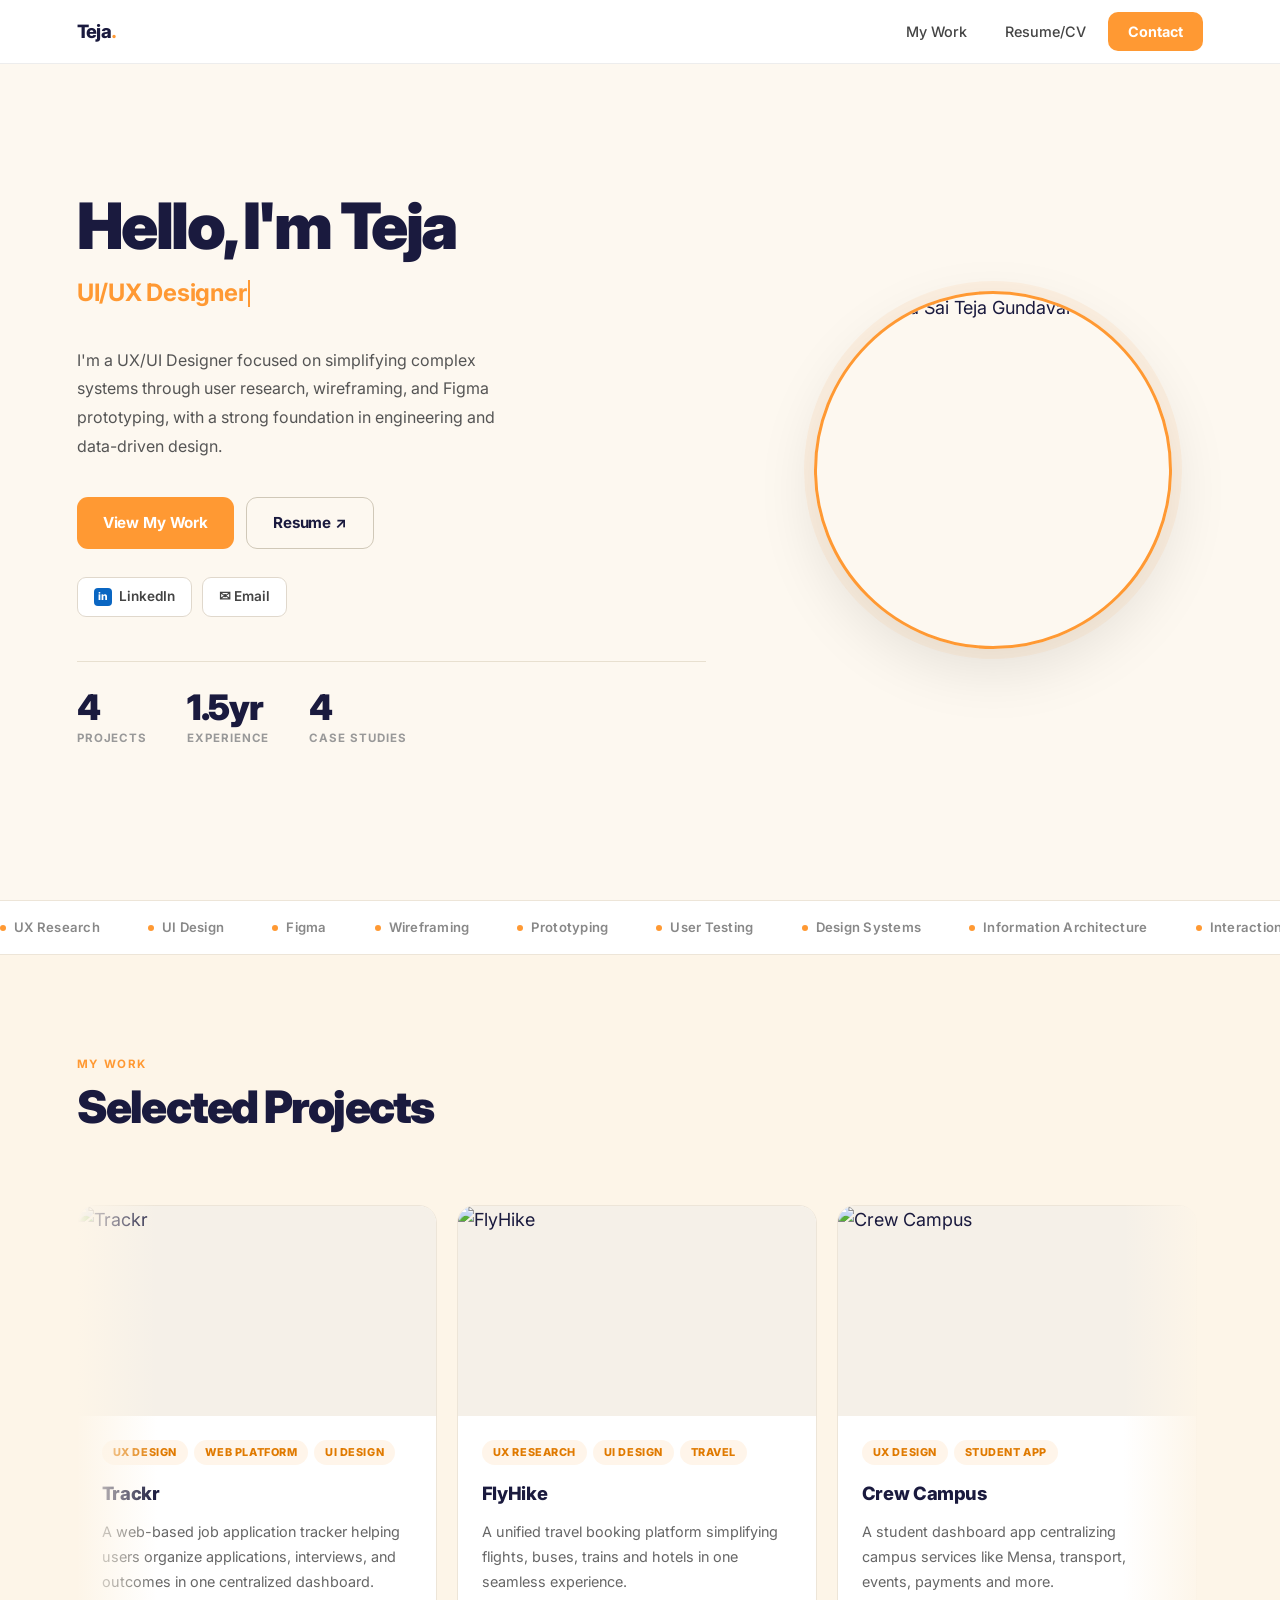
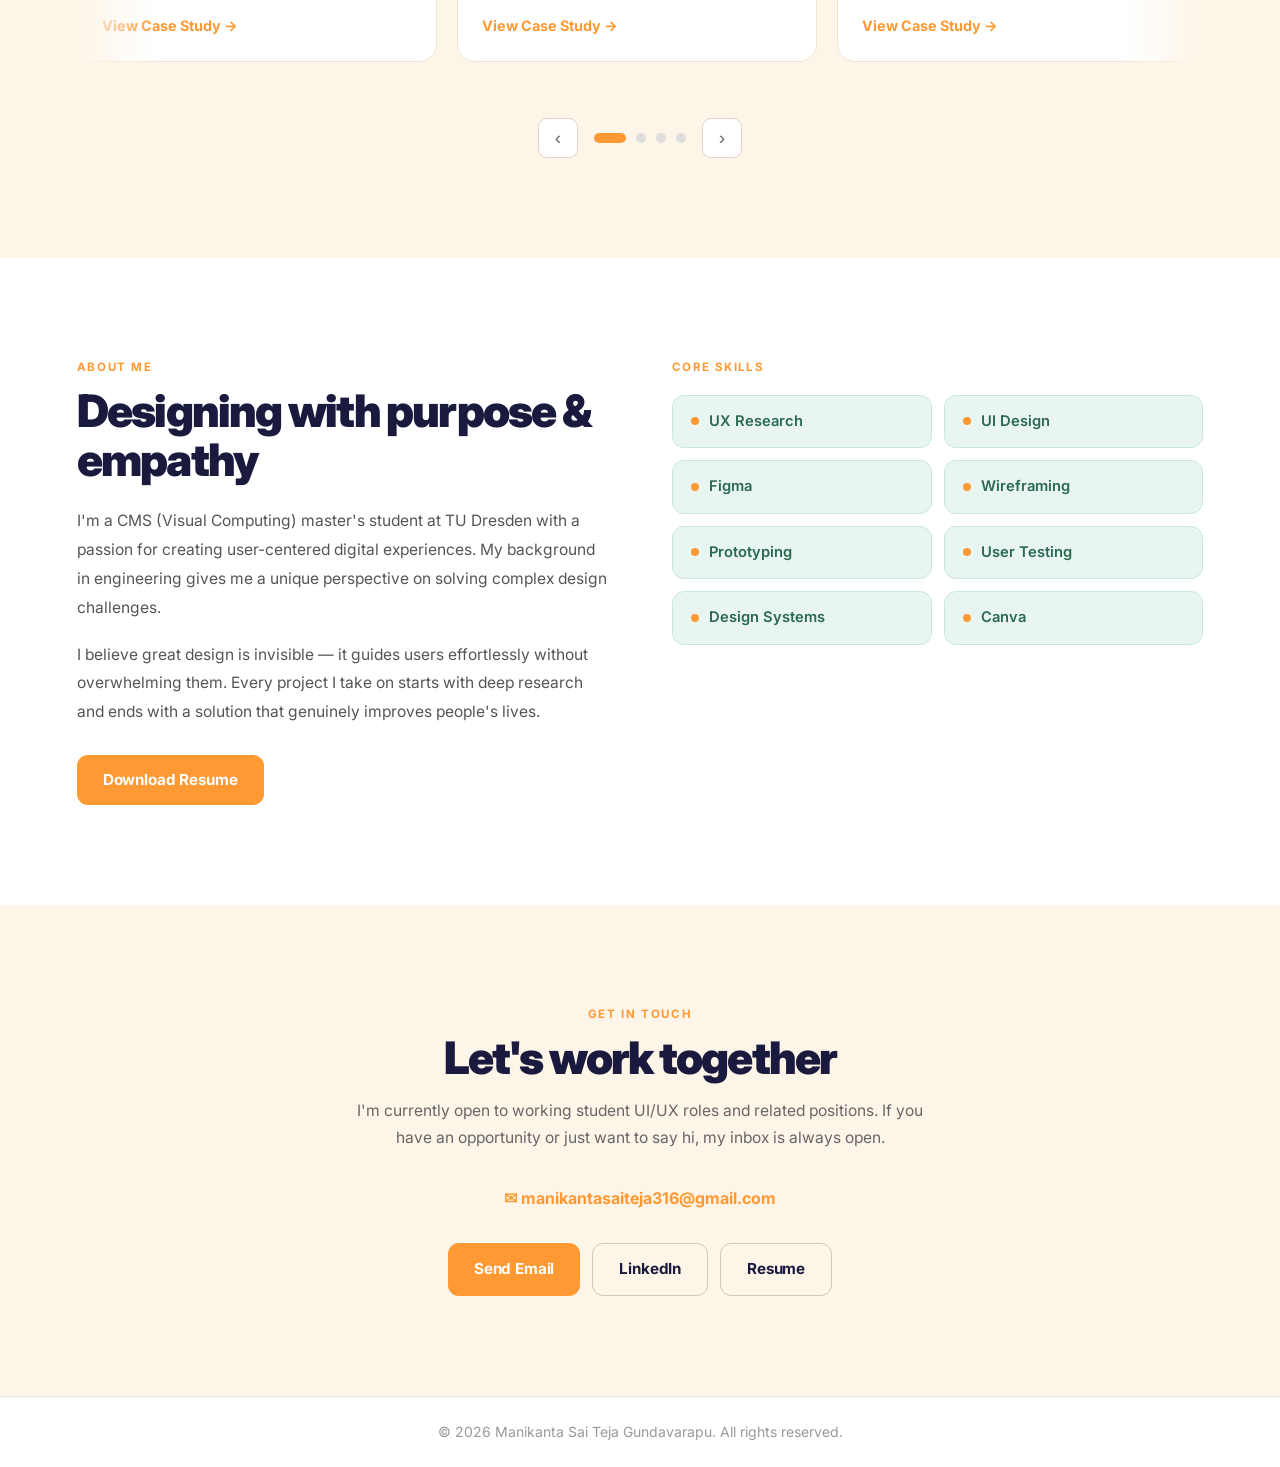
==== index.html @ d5b41d4a "Redesign portfolio: consistent light theme, new color systems for all case studies" ====
<!DOCTYPE html>
<html lang="en">
<head>
  <meta charset="UTF-8" />
  <meta name="viewport" content="width=device-width, initial-scale=1.0" />
  <title>Sai Teja — UX/UI Designer</title>
  <link rel="preconnect" href="https://fonts.googleapis.com" />
  <link rel="preconnect" href="https://fonts.gstatic.com" crossorigin />
  <link href="https://fonts.googleapis.com/css2?family=Inter:wght@300;400;500;600;700;800;900&display=swap" rel="stylesheet" />
  <style>
    *, *::before, *::after { box-sizing: border-box; margin: 0; padding: 0; }
    html { scroll-behavior: smooth; }
    body {
      font-family: 'Inter', sans-serif;
      font-size: 18px;
      background: #fdf8f0;
      color: #1a1a3e;
      line-height: 1.6;
      overflow-x: hidden;
    }
    a { color: inherit; text-decoration: none; }
    img { max-width: 100%; display: block; }

    /* ── NAV ── */
    nav {
      position: fixed;
      top: 0; left: 0; right: 0;
      z-index: 100;
      display: flex;
      align-items: center;
      justify-content: space-between;
      padding: 0 6%;
      height: 64px;
      background: #ffffff;
      border-bottom: 1px solid rgba(0,0,0,0.07);
      transition: box-shadow 0.25s ease;
    }
    nav.scrolled { box-shadow: 0 2px 20px rgba(0,0,0,0.08); }
    .nav-brand {
      font-weight: 800;
      font-size: 1.15rem;
      letter-spacing: -0.04em;
      color: #1a1a3e;
    }
    .nav-brand span { color: #FF9933; }
    .nav-links { display: flex; align-items: center; gap: 6px; }
    .nav-links a {
      padding: 7px 16px;
      border-radius: 9px;
      font-size: 0.9rem;
      font-weight: 500;
      color: #444;
      transition: color 0.2s, background 0.2s;
    }
    .nav-links a:hover { color: #1a1a3e; background: #f5f0e8; }
    .nav-links a.btn-nav {
      background: #FF9933;
      color: #fff;
      font-weight: 700;
      padding: 8px 20px;
      border-radius: 10px;
    }
    .nav-links a.btn-nav:hover { background: #e07a00; }
    .nav-hamburger {
      display: none;
      flex-direction: column;
      gap: 5px;
      cursor: pointer;
      padding: 4px;
      background: none;
      border: none;
    }
    .nav-hamburger span {
      display: block; width: 22px; height: 2px;
      background: #444; border-radius: 2px; transition: 0.25s;
    }

    /* ── HERO ── */
    .hero {
      min-height: 100vh;
      display: flex;
      align-items: center;
      padding: 100px 6% 60px;
      background: #fdf8f0;
      position: relative;
      overflow: hidden;
    }
    .hero-inner {
      max-width: 1400px;
      margin: 0 auto;
      width: 100%;
      display: grid;
      grid-template-columns: 1fr minmax(280px, 420px);
      gap: clamp(40px, 6vw, 100px);
      align-items: center;
    }
    .hero-heading {
      font-size: clamp(2.6rem, 5vw, 4.2rem);
      font-weight: 900;
      letter-spacing: -0.04em;
      line-height: 1.05;
      color: #1a1a3e;
      margin-bottom: 14px;
    }
    .hero-subtitle {
      font-size: clamp(1.1rem, 2.2vw, 1.5rem);
      color: #FF9933;
      font-weight: 700;
      margin-bottom: 24px;
      min-height: 2em;
      letter-spacing: -0.01em;
    }
    .typing-text { color: #FF9933; }
    .cursor {
      display: inline-block;
      width: 2px; height: 1.1em;
      background: #FF9933;
      margin-left: 2px;
      vertical-align: text-bottom;
      animation: blink 1s step-end infinite;
    }
    @keyframes blink { 0%,100%{opacity:1;} 50%{opacity:0;} }
    .hero-bio {
      font-size: 1rem;
      color: #555;
      max-width: 460px;
      margin-bottom: 36px;
      line-height: 1.8;
    }
    .hero-cta { display: flex; gap: 12px; flex-wrap: wrap; margin-bottom: 28px; }
    .btn {
      display: inline-flex;
      align-items: center;
      gap: 8px;
      padding: 13px 26px;
      border-radius: 11px;
      font-size: 0.95rem;
      font-weight: 700;
      cursor: pointer;
      transition: all 0.22s ease;
      border: none;
      font-family: inherit;
      letter-spacing: -0.01em;
    }
    .btn-primary { background: #FF9933; color: #fff; }
    .btn-primary:hover { background: #e07a00; transform: translateY(-2px); box-shadow: 0 8px 24px rgba(255,153,51,0.3); }
    .btn-secondary {
      background: transparent;
      color: #1a1a3e;
      border: 1.5px solid #d0c8b8;
    }
    .btn-secondary:hover { background: #f5f0e8; border-color: #FF9933; transform: translateY(-2px); }
    .hero-socials { display: flex; gap: 10px; align-items: center; margin-bottom: 44px; }
    .social-badge {
      display: inline-flex;
      align-items: center;
      gap: 7px;
      padding: 8px 16px;
      border-radius: 9px;
      background: #fff;
      border: 1px solid #e0d8cc;
      font-size: 0.85rem;
      font-weight: 600;
      color: #444;
      transition: all 0.2s;
    }
    .social-badge:hover { color: #FF9933; border-color: #FF9933; transform: translateY(-2px); }
    .li-icon {
      width: 18px; height: 18px;
      background: #0a66c2;
      border-radius: 4px;
      display: flex; align-items: center; justify-content: center;
      color: #fff; font-size: 0.65rem; font-weight: 800; flex-shrink: 0;
    }
    .hero-stats {
      display: flex;
      gap: 40px;
      padding-top: 28px;
      border-top: 1px solid #e8e0d0;
    }
    .stat-num {
      font-size: 2.2rem;
      font-weight: 900;
      color: #1a1a3e;
      letter-spacing: -0.04em;
      line-height: 1;
    }
    .stat-label {
      font-size: 0.72rem;
      color: #999;
      font-weight: 700;
      text-transform: uppercase;
      letter-spacing: 0.08em;
      margin-top: 4px;
    }
    .hero-image-wrap {
      position: relative;
      display: flex;
      justify-content: center;
      align-items: center;
    }
    .hero-img {
      width: clamp(220px, 28vw, 400px);
      height: clamp(220px, 28vw, 400px);
      border-radius: 50%;
      object-fit: cover;
      object-position: top center;
      border: 3px solid #FF9933;
      box-shadow: 0 0 0 10px rgba(255,153,51,0.08), 0 20px 60px rgba(0,0,0,0.1);
      transition: transform 0.3s ease, box-shadow 0.3s ease;
    }
    .hero-img:hover {
      transform: scale(1.03);
      box-shadow: 0 0 0 14px rgba(255,153,51,0.12), 0 24px 70px rgba(0,0,0,0.15);
    }

    /* ── MARQUEE ── */
    .marquee-wrap {
      overflow: hidden;
      border-top: 1px solid #ede5d8;
      border-bottom: 1px solid #ede5d8;
      padding: 16px 0;
      background: #fff;
    }
    .marquee-track {
      display: flex;
      gap: 48px;
      animation: marquee 30s linear infinite;
      width: max-content;
    }
    .marquee-wrap:hover .marquee-track { animation-play-state: paused; }
    @keyframes marquee { from{transform:translateX(0);} to{transform:translateX(-50%);} }
    .marquee-item {
      display: flex;
      align-items: center;
      gap: 8px;
      font-size: 0.82rem;
      font-weight: 600;
      color: #888;
      white-space: nowrap;
      letter-spacing: 0.02em;
    }
    .marquee-item::before {
      content: '';
      width: 6px; height: 6px;
      border-radius: 50%;
      background: #FF9933;
      flex-shrink: 0;
    }

    /* ── SECTIONS ── */
    section { padding: 100px 6%; }
    .section-inner { max-width: 1400px; margin: 0 auto; width: 100%; }
    .section-label {
      font-size: 0.72rem;
      font-weight: 700;
      letter-spacing: 0.14em;
      color: #FF9933;
      text-transform: uppercase;
      margin-bottom: 10px;
    }
    .section-heading {
      font-size: clamp(2rem, 3.5vw, 3rem);
      font-weight: 900;
      letter-spacing: -0.04em;
      margin-bottom: 52px;
      line-height: 1.1;
      color: #1a1a3e;
    }

    /* ── PROJECTS ── */
    #projects { background: #fdf5e8; }
    .projects-carousel-wrap {
      overflow: hidden;
      position: relative;
      padding: 20px 0;
    }
    .projects-carousel-wrap::before,
    .projects-carousel-wrap::after {
      content: '';
      position: absolute;
      top: 0; bottom: 0;
      width: 80px;
      z-index: 2;
      pointer-events: none;
    }
    .projects-carousel-wrap::before { left: 0; background: linear-gradient(90deg, #fdf5e8, transparent); }
    .projects-carousel-wrap::after  { right: 0; background: linear-gradient(270deg, #fdf5e8, transparent); }
    .projects-track {
      display: flex;
      gap: 20px;
      animation: scroll-projects 40s linear infinite;
      width: max-content;
      transition: transform 0.5s ease;
    }
    .projects-carousel-wrap:hover .projects-track { animation-play-state: paused; }
    .projects-track.manual-control { animation: none; }
    @keyframes scroll-projects { from{transform:translateX(0);} to{transform:translateX(-50%);} }
    .project-card {
      flex: 0 0 360px;
      background: #fff;
      border-radius: 18px;
      border: 1px solid #ede5d8;
      overflow: hidden;
      transition: transform 0.28s ease, box-shadow 0.28s ease;
      display: flex;
      flex-direction: column;
      position: relative;
    }
    .project-card:hover {
      transform: translateY(-8px);
      box-shadow: 0 20px 48px rgba(0,0,0,0.1);
    }
    .project-img-wrap { overflow: hidden; height: 210px; background: #f5f0e8; }
    .project-img-wrap img {
      width: 100%; height: 100%;
      object-fit: cover;
      transition: transform 0.5s ease;
    }
    .project-card:hover .project-img-wrap img { transform: scale(1.06); }
    .project-body { padding: 24px; flex: 1; display: flex; flex-direction: column; }
    .project-tags { display: flex; flex-wrap: wrap; gap: 6px; margin-bottom: 14px; }
    .tag {
      font-size: 0.68rem;
      font-weight: 800;
      padding: 4px 11px;
      border-radius: 100px;
      background: rgba(255,153,51,0.1);
      color: #e07a00;
      letter-spacing: 0.05em;
      text-transform: uppercase;
    }
    .project-title {
      font-size: 1.15rem;
      font-weight: 800;
      margin-bottom: 10px;
      letter-spacing: -0.02em;
      color: #1a1a3e;
    }
    .project-desc {
      font-size: 0.9rem;
      color: #666;
      line-height: 1.75;
      flex: 1;
      margin-bottom: 20px;
    }
    .project-link {
      display: inline-flex;
      align-items: center;
      gap: 6px;
      font-size: 0.9rem;
      font-weight: 700;
      color: #FF9933;
      transition: gap 0.2s;
    }
    .project-link:hover { gap: 12px; }
    .carousel-controls {
      display: flex;
      justify-content: center;
      align-items: center;
      gap: 16px;
      margin-top: 36px;
    }
    .carousel-nav { display: flex; gap: 10px; align-items: center; }
    .carousel-dot {
      width: 10px; height: 10px;
      border-radius: 50%;
      background: #ddd;
      border: 2px solid #ddd;
      cursor: pointer;
      transition: all 0.2s;
    }
    .carousel-dot:hover { background: #bbb; border-color: #bbb; }
    .carousel-dot.active { background: #FF9933; border-color: #FF9933; width: 32px; border-radius: 5px; }
    .carousel-btn {
      background: #fff;
      border: 1px solid #e0d8cc;
      border-radius: 9px;
      width: 40px; height: 40px;
      display: flex; align-items: center; justify-content: center;
      cursor: pointer;
      font-size: 1.2rem;
      color: #666;
      transition: all 0.2s;
    }
    .carousel-btn:hover { background: #FF9933; color: #fff; border-color: #FF9933; }

    /* ── ABOUT ── */
    #about { background: #fff; }
    .about-grid {
      display: grid;
      grid-template-columns: 1fr 1fr;
      gap: clamp(40px, 5vw, 80px);
      align-items: start;
    }
    .about-text h2 {
      font-size: clamp(2rem, 3.5vw, 2.8rem);
      font-weight: 900;
      letter-spacing: -0.04em;
      margin-bottom: 22px;
      line-height: 1.1;
      color: #1a1a3e;
    }
    .about-text p {
      font-size: 0.975rem;
      color: #555;
      line-height: 1.85;
      margin-bottom: 18px;
    }
    .about-text p a { color: #FF9933; font-weight: 600; }
    .skills-label {
      font-size: 0.72rem;
      font-weight: 700;
      letter-spacing: 0.12em;
      color: #FF9933;
      text-transform: uppercase;
      margin-bottom: 18px;
    }
    .skills-grid {
      display: grid;
      grid-template-columns: 1fr 1fr;
      gap: 12px;
    }
    .skill-item {
      display: flex;
      align-items: center;
      gap: 10px;
      padding: 14px 18px;
      border-radius: 12px;
      background: #e8f5f0;
      border: 1px solid #c8e8dc;
      font-size: 0.92rem;
      font-weight: 600;
      color: #2a6a50;
      transition: all 0.2s;
    }
    .skill-item:hover {
      background: #d4ede5;
      transform: translateX(4px);
    }
    .skill-dot {
      width: 8px; height: 8px;
      border-radius: 50%;
      background: #FF9933;
      flex-shrink: 0;
    }

    /* ── CONTACT ── */
    #contact { background: #fdf5e8; text-align: center; }
    .contact-inner { max-width: 600px; margin: 0 auto; }
    .contact-inner .section-heading { margin-bottom: 14px; }
    .contact-sub {
      color: #666;
      margin-bottom: 32px;
      font-size: 0.975rem;
      line-height: 1.75;
    }
    .contact-email {
      display: inline-flex;
      align-items: center;
      gap: 8px;
      font-size: 1rem;
      font-weight: 700;
      color: #FF9933;
      margin-bottom: 32px;
      transition: opacity 0.2s;
    }
    .contact-email:hover { opacity: 0.75; }
    .contact-buttons { display: flex; gap: 12px; justify-content: center; flex-wrap: wrap; }

    /* ── FOOTER ── */
    footer {
      padding: 24px 6%;
      text-align: center;
      border-top: 1px solid #ede5d8;
      font-size: 0.875rem;
      color: #999;
      background: #fff;
    }

    /* ── ANIMATIONS ── */
    @keyframes fadeUp { from{opacity:0;transform:translateY(28px);} to{opacity:1;transform:translateY(0);} }
    @keyframes fadeRight { from{opacity:0;transform:translateX(28px);} to{opacity:1;transform:translateX(0);} }
    @keyframes floatY { 0%,100%{transform:translateY(0);} 50%{transform:translateY(-12px);} }

    .hero-heading { animation: fadeUp 0.6s 0.1s ease both; }
    .hero-subtitle { animation: fadeUp 0.6s 0.2s ease both; }
    .hero-bio { animation: fadeUp 0.6s 0.3s ease both; }
    .hero-cta { animation: fadeUp 0.6s 0.4s ease both; }
    .hero-socials { animation: fadeUp 0.6s 0.5s ease both; }
    .hero-stats { animation: fadeUp 0.6s 0.6s ease both; }
    .hero-image-wrap { animation: fadeRight 0.8s 0.2s ease both; }
    .hero-img { animation: floatY 5s ease-in-out infinite; }

    .reveal { opacity: 0; transform: translateY(24px); transition: opacity 0.6s ease, transform 0.6s ease; }
    .reveal.visible { opacity: 1; transform: translateY(0); }
    .reveal-left { opacity: 0; transform: translateX(-24px); transition: opacity 0.6s ease, transform 0.6s ease; }
    .reveal-left.visible { opacity: 1; transform: translateX(0); }
    .reveal-right { opacity: 0; transform: translateX(24px); transition: opacity 0.6s ease, transform 0.6s ease; }
    .reveal-right.visible { opacity: 1; transform: translateX(0); }
    .stagger > * { opacity: 0; transform: translateY(20px); transition: opacity 0.5s ease, transform 0.5s ease; }
    .stagger.visible > *:nth-child(1) { opacity:1; transform:none; transition-delay:.05s; }
    .stagger.visible > *:nth-child(2) { opacity:1; transform:none; transition-delay:.12s; }
    .stagger.visible > *:nth-child(3) { opacity:1; transform:none; transition-delay:.19s; }
    .stagger.visible > *:nth-child(4) { opacity:1; transform:none; transition-delay:.26s; }
    .stagger.visible > *:nth-child(5) { opacity:1; transform:none; transition-delay:.33s; }
    .stagger.visible > *:nth-child(6) { opacity:1; transform:none; transition-delay:.40s; }
    .stagger.visible > *:nth-child(7) { opacity:1; transform:none; transition-delay:.47s; }
    .stagger.visible > *:nth-child(8) { opacity:1; transform:none; transition-delay:.54s; }

    /* ── RESPONSIVE ── */
    @media (max-width: 900px) {
      .hero-inner { grid-template-columns: 1fr; gap: 48px; }
      .hero-image-wrap { order: -1; }
      .hero-img { width: clamp(180px, 45vw, 280px); height: clamp(180px, 45vw, 280px); }
      .about-grid { grid-template-columns: 1fr; gap: 44px; }
    }
    @media (max-width: 640px) {
      .nav-hamburger { display: flex; }
      .nav-links {
        display: none;
        position: fixed;
        top: 64px; left: 0; right: 0;
        background: #fff;
        border-bottom: 1px solid #ede5d8;
        flex-direction: column;
        padding: 16px 6%;
        gap: 4px;
      }
      .nav-links.open { display: flex; }
      .nav-links a { width: 100%; padding: 12px 16px; }
      .hero-stats { gap: 24px; flex-wrap: wrap; }
      .hero-cta { flex-direction: column; }
      .btn { justify-content: center; }
      .skills-grid { grid-template-columns: 1fr; }
    }
  </style>
</head>
<body>

  <!-- NAV -->
  <nav id="mainNav">
    <a href="#" class="nav-brand">Teja<span>.</span></a>
    <button class="nav-hamburger" id="hamburger" aria-label="Toggle menu">
      <span></span><span></span><span></span>
    </button>
    <div class="nav-links" id="nav-links">
      <a href="#projects">My Work</a>
      <a href="https://drive.google.com/file/d/1WfQl97TthRZkP6kutEcEHhvJuOFtfp_x/view?usp=sharing" target="_blank" rel="noopener">Resume/CV</a>
      <a href="contact-page.html" class="btn-nav">Contact</a>
    </div>
  </nav>

  <!-- HERO -->
  <section class="hero" id="home">
    <div class="hero-inner">
      <div class="hero-content">
        <h1 class="hero-heading">Hello, I'm Teja</h1>
        <p class="hero-subtitle"><span class="typing-text" id="typing"></span><span class="cursor"></span></p>
        <p class="hero-bio">I'm a UX/UI Designer focused on simplifying complex systems through user research, wireframing, and Figma prototyping, with a strong foundation in engineering and data-driven design.</p>
        <div class="hero-cta">
          <a href="#projects" class="btn btn-primary">View My Work</a>
          <a href="https://drive.google.com/file/d/1WfQl97TthRZkP6kutEcEHhvJuOFtfp_x/view?usp=sharing" target="_blank" rel="noopener" class="btn btn-secondary">Resume &#8599;</a>
        </div>
        <div class="hero-socials">
          <a href="https://www.linkedin.com/in/saiteja191" target="_blank" rel="noopener" class="social-badge">
            <span class="li-icon">in</span> LinkedIn
          </a>
          <a href="mailto:manikantasaiteja316@gmail.com" class="social-badge">&#9993; Email</a>
        </div>
        <div class="hero-stats">
          <div class="stat">
            <div class="stat-num">4</div>
            <div class="stat-label">Projects</div>
          </div>
          <div class="stat">
            <div class="stat-num">1.5yr</div>
            <div class="stat-label">Experience</div>
          </div>
          <div class="stat">
            <div class="stat-num">4</div>
            <div class="stat-label">Case Studies</div>
          </div>
        </div>
      </div>
      <div class="hero-image-wrap">
        <img src="https://lh3.googleusercontent.com/d/1yKQyTbh4qRWd8DdRZ279RbUvQQ3BJUXC" alt="Manikanta Sai Teja Gundavarapu" class="hero-img" loading="eager" />
      </div>
    </div>
  </section>

  <!-- MARQUEE -->
  <div class="marquee-wrap" aria-hidden="true">
    <div class="marquee-track">
      <span class="marquee-item">UX Research</span>
      <span class="marquee-item">UI Design</span>
      <span class="marquee-item">Figma</span>
      <span class="marquee-item">Wireframing</span>
      <span class="marquee-item">Prototyping</span>
      <span class="marquee-item">User Testing</span>
      <span class="marquee-item">Design Systems</span>
      <span class="marquee-item">Information Architecture</span>
      <span class="marquee-item">Interaction Design</span>
      <span class="marquee-item">Visual Design</span>
      <span class="marquee-item">UX Research</span>
      <span class="marquee-item">UI Design</span>
      <span class="marquee-item">Figma</span>
      <span class="marquee-item">Wireframing</span>
      <span class="marquee-item">Prototyping</span>
      <span class="marquee-item">User Testing</span>
      <span class="marquee-item">Design Systems</span>
      <span class="marquee-item">Information Architecture</span>
      <span class="marquee-item">Interaction Design</span>
      <span class="marquee-item">Visual Design</span>
    </div>
  </div>

  <!-- PROJECTS -->
  <section id="projects">
    <div class="section-inner">
      <div class="section-label reveal">MY WORK</div>
      <h2 class="section-heading reveal">Selected Projects</h2>
      <div class="projects-carousel-wrap">
        <div class="projects-track" id="projectsTrack"></div>
      </div>
      <div class="carousel-controls">
        <button class="carousel-btn" id="prevBtn" aria-label="Previous project">&#8249;</button>
        <div class="carousel-nav" id="carouselNav"></div>
        <button class="carousel-btn" id="nextBtn" aria-label="Next project">&#8250;</button>
      </div>
    </div>
  </section>

  <!-- ABOUT -->
  <section id="about">
    <div class="section-inner">
      <div class="about-grid">
        <div class="about-text reveal-left">
          <div class="section-label">ABOUT ME</div>
          <h2>Designing with purpose &amp; empathy</h2>
          <p>I'm a CMS (Visual Computing) master's student at TU Dresden with a passion for creating user-centered digital experiences. My background in engineering gives me a unique perspective on solving complex design challenges.</p>
          <p>I believe great design is invisible — it guides users effortlessly without overwhelming them. Every project I take on starts with deep research and ends with a solution that genuinely improves people's lives.</p>
          <div style="margin-top: 28px;">
            <a href="https://drive.google.com/file/d/1WfQl97TthRZkP6kutEcEHhvJuOFtfp_x/view?usp=sharing" target="_blank" rel="noopener" class="btn btn-primary">Download Resume</a>
          </div>
        </div>
        <div class="about-skills reveal-right">
          <div class="skills-label">Core Skills</div>
          <div class="skills-grid stagger">
            <div class="skill-item"><span class="skill-dot"></span>UX Research</div>
            <div class="skill-item"><span class="skill-dot"></span>UI Design</div>
            <div class="skill-item"><span class="skill-dot"></span>Figma</div>
            <div class="skill-item"><span class="skill-dot"></span>Wireframing</div>
            <div class="skill-item"><span class="skill-dot"></span>Prototyping</div>
            <div class="skill-item"><span class="skill-dot"></span>User Testing</div>
            <div class="skill-item"><span class="skill-dot"></span>Design Systems</div>
            <div class="skill-item"><span class="skill-dot"></span>Canva</div>
          </div>
        </div>
      </div>
    </div>
  </section>

  <!-- CONTACT -->
  <section id="contact">
    <div class="section-inner">
      <div class="contact-inner reveal">
        <div class="section-label">GET IN TOUCH</div>
        <h2 class="section-heading">Let's work together</h2>
        <p class="contact-sub">I'm currently open to working student UI/UX roles and related positions. If you have an opportunity or just want to say hi, my inbox is always open.</p>
        <a href="mailto:manikantasaiteja316@gmail.com" class="contact-email">&#9993; manikantasaiteja316@gmail.com</a>
        <div class="contact-buttons">
          <a href="mailto:manikantasaiteja316@gmail.com" class="btn btn-primary">Send Email</a>
          <a href="https://www.linkedin.com/in/saiteja191" target="_blank" rel="noopener" class="btn btn-secondary">LinkedIn</a>
          <a href="https://drive.google.com/file/d/1WfQl97TthRZkP6kutEcEHhvJuOFtfp_x/view?usp=sharing" target="_blank" rel="noopener" class="btn btn-secondary">Resume</a>
        </div>
      </div>
    </div>
  </section>

  <!-- FOOTER -->
  <footer>
    <p>&copy; 2026 Manikanta Sai Teja Gundavarapu. All rights reserved.</p>
  </footer>

  <script>
    // ── Projects data ──
    const caseStudies = [
      {
        title: 'Trackr',
        image: 'trackr/images/trackrimagestrackr-hero.png.png',
        tags: ['UX Design', 'Web Platform', 'UI Design'],
        description: 'A web-based job application tracker helping users organize applications, interviews, and outcomes in one centralized dashboard.',
        link: 'trackr/index.html'
      },
      {
        title: 'FlyHike',
        image: 'flyhigh/images/flyhike-hero.png.png',
        tags: ['UX Research', 'UI Design', 'Travel'],
        description: 'A unified travel booking platform simplifying flights, buses, trains and hotels in one seamless experience.',
        link: 'flyhigh/index.html'
      },
      {
        title: 'Crew Campus',
        image: 'crew-campus/images/v92_35.png',
        tags: ['UX Design', 'Student App'],
        description: 'A student dashboard app centralizing campus services like Mensa, transport, events, payments and more.',
        link: 'crew-campus/index.html'
      },
      {
        title: 'Smart Water Management',
        image: 'watermanagement/images/water-hero.png.jpg',
        tags: ['IoT', 'UX Design', 'Research'],
        description: 'An IoT-based system monitoring water flow, detecting leaks and providing real-time quality insights.',
        link: 'watermanagement/index.html'
      }
    ];

    // ── Build carousel ──
    const projectsTrack = document.getElementById('projectsTrack');
    const carouselNav = document.getElementById('carouselNav');
    let currentIndex = 0;
    let manualTimeout;

    function createCard(project) {
      const card = document.createElement('article');
      card.className = 'project-card';
      card.innerHTML = `
        <div class="project-img-wrap"><img src="${project.image}" alt="${project.title}" loading="lazy" /></div>
        <div class="project-body">
          <div class="project-tags">${project.tags.map(t=>`<span class="tag">${t}</span>`).join('')}</div>
          <h3 class="project-title">${project.title}</h3>
          <p class="project-desc">${project.description}</p>
          <a href="${project.link}" class="project-link">View Case Study &#8594;</a>
        </div>`;
      return card;
    }

    // Duplicate for seamless loop
    [...caseStudies, ...caseStudies].forEach(p => projectsTrack.appendChild(createCard(p)));

    // Dots
    caseStudies.forEach((_, i) => {
      const dot = document.createElement('button');
      dot.className = 'carousel-dot' + (i === 0 ? ' active' : '');
      dot.setAttribute('aria-label', `Go to project ${i + 1}`);
      dot.addEventListener('click', () => { currentIndex = i; updateCarousel(); activateManual(); });
      carouselNav.appendChild(dot);
    });

    function updateCarousel() {
      const offset = -(currentIndex * (360 + 20));
      projectsTrack.style.transform = `translateX(${offset}px)`;
      document.querySelectorAll('.carousel-dot').forEach((d, i) => d.classList.toggle('active', i === currentIndex));
    }

    function activateManual() {
      projectsTrack.classList.add('manual-control');
      clearTimeout(manualTimeout);
      manualTimeout = setTimeout(() => projectsTrack.classList.remove('manual-control'), 10000);
    }

    document.getElementById('prevBtn').addEventListener('click', () => {
      currentIndex = (currentIndex - 1 + caseStudies.length) % caseStudies.length;
      updateCarousel(); activateManual();
    });
    document.getElementById('nextBtn').addEventListener('click', () => {
      currentIndex = (currentIndex + 1) % caseStudies.length;
      updateCarousel(); activateManual();
    });
    document.addEventListener('keydown', e => {
      if (e.key === 'ArrowLeft') document.getElementById('prevBtn').click();
      if (e.key === 'ArrowRight') document.getElementById('nextBtn').click();
    });

    // ── Scroll reveal ──
    const obs = new IntersectionObserver(entries => {
      entries.forEach(e => { if (e.isIntersecting) { e.target.classList.add('visible'); obs.unobserve(e.target); } });
    }, { threshold: 0.12 });
    document.querySelectorAll('.reveal, .reveal-left, .reveal-right, .stagger').forEach(el => obs.observe(el));

    // ── Nav scroll shadow ──
    window.addEventListener('scroll', () => {
      document.getElementById('mainNav').classList.toggle('scrolled', window.scrollY > 40);
    }, { passive: true });

    // ── Hamburger ──
    const hamburger = document.getElementById('hamburger');
    const navLinks = document.getElementById('nav-links');
    hamburger.addEventListener('click', () => navLinks.classList.toggle('open'));
    navLinks.querySelectorAll('a').forEach(a => a.addEventListener('click', () => navLinks.classList.remove('open')));

    // ── Typing animation ──
    const roles = ['UI/UX Designer', 'UX Researcher', 'UI/UX Developer', 'Product Designer'];
    let ri = 0, ci = 0, del = false;
    const typingEl = document.getElementById('typing');
    function type() {
      const cur = roles[ri];
      if (!del) {
        typingEl.textContent = cur.slice(0, ++ci);
        if (ci === cur.length) { del = true; setTimeout(type, 1800); return; }
      } else {
        typingEl.textContent = cur.slice(0, --ci);
        if (ci === 0) { del = false; ri = (ri + 1) % roles.length; setTimeout(type, 400); return; }
      }
      setTimeout(type, del ? 60 : 90);
    }
    type();

    // ── Smooth scroll ──
    document.querySelectorAll('a[href^="#"]').forEach(a => {
      a.addEventListener('click', e => {
        const t = document.querySelector(a.getAttribute('href'));
        if (t) { e.preventDefault(); t.scrollIntoView({ behavior: 'smooth' }); }
      });
    });
  </script>
</body>
</html>
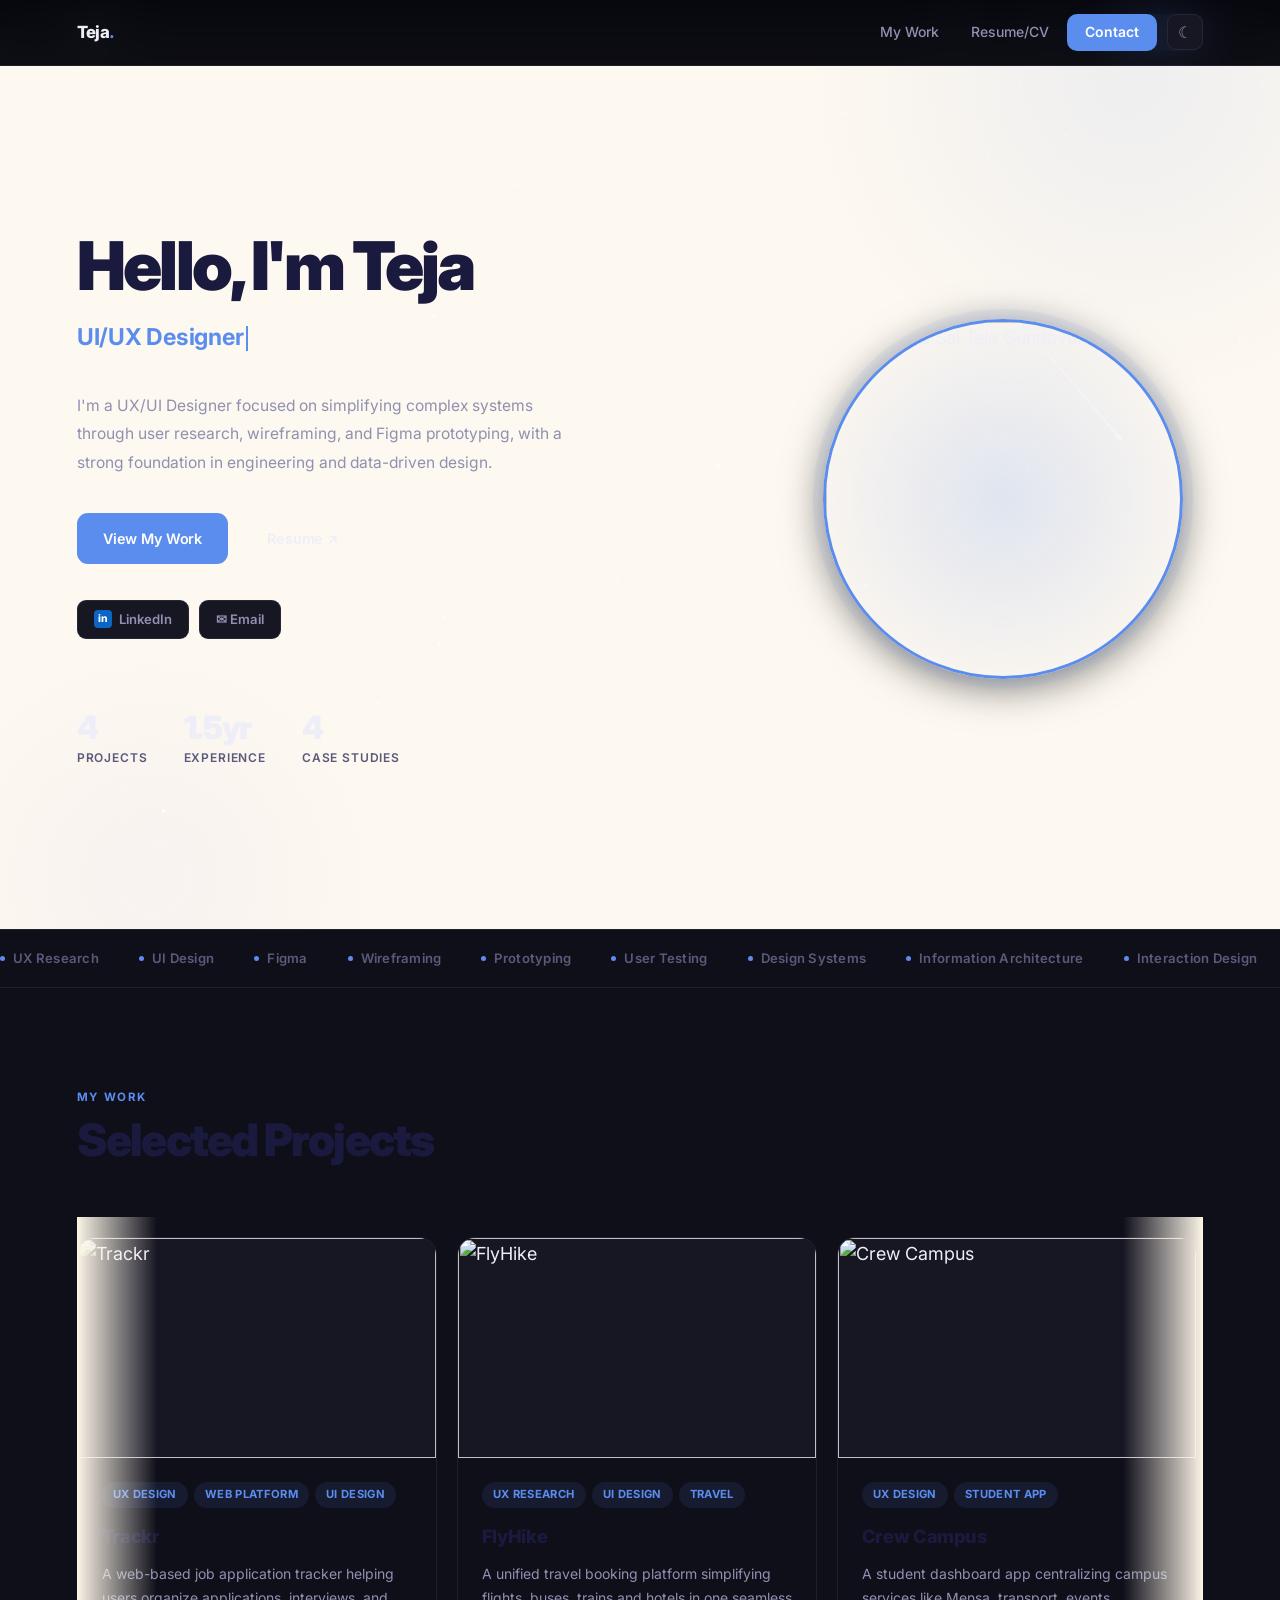
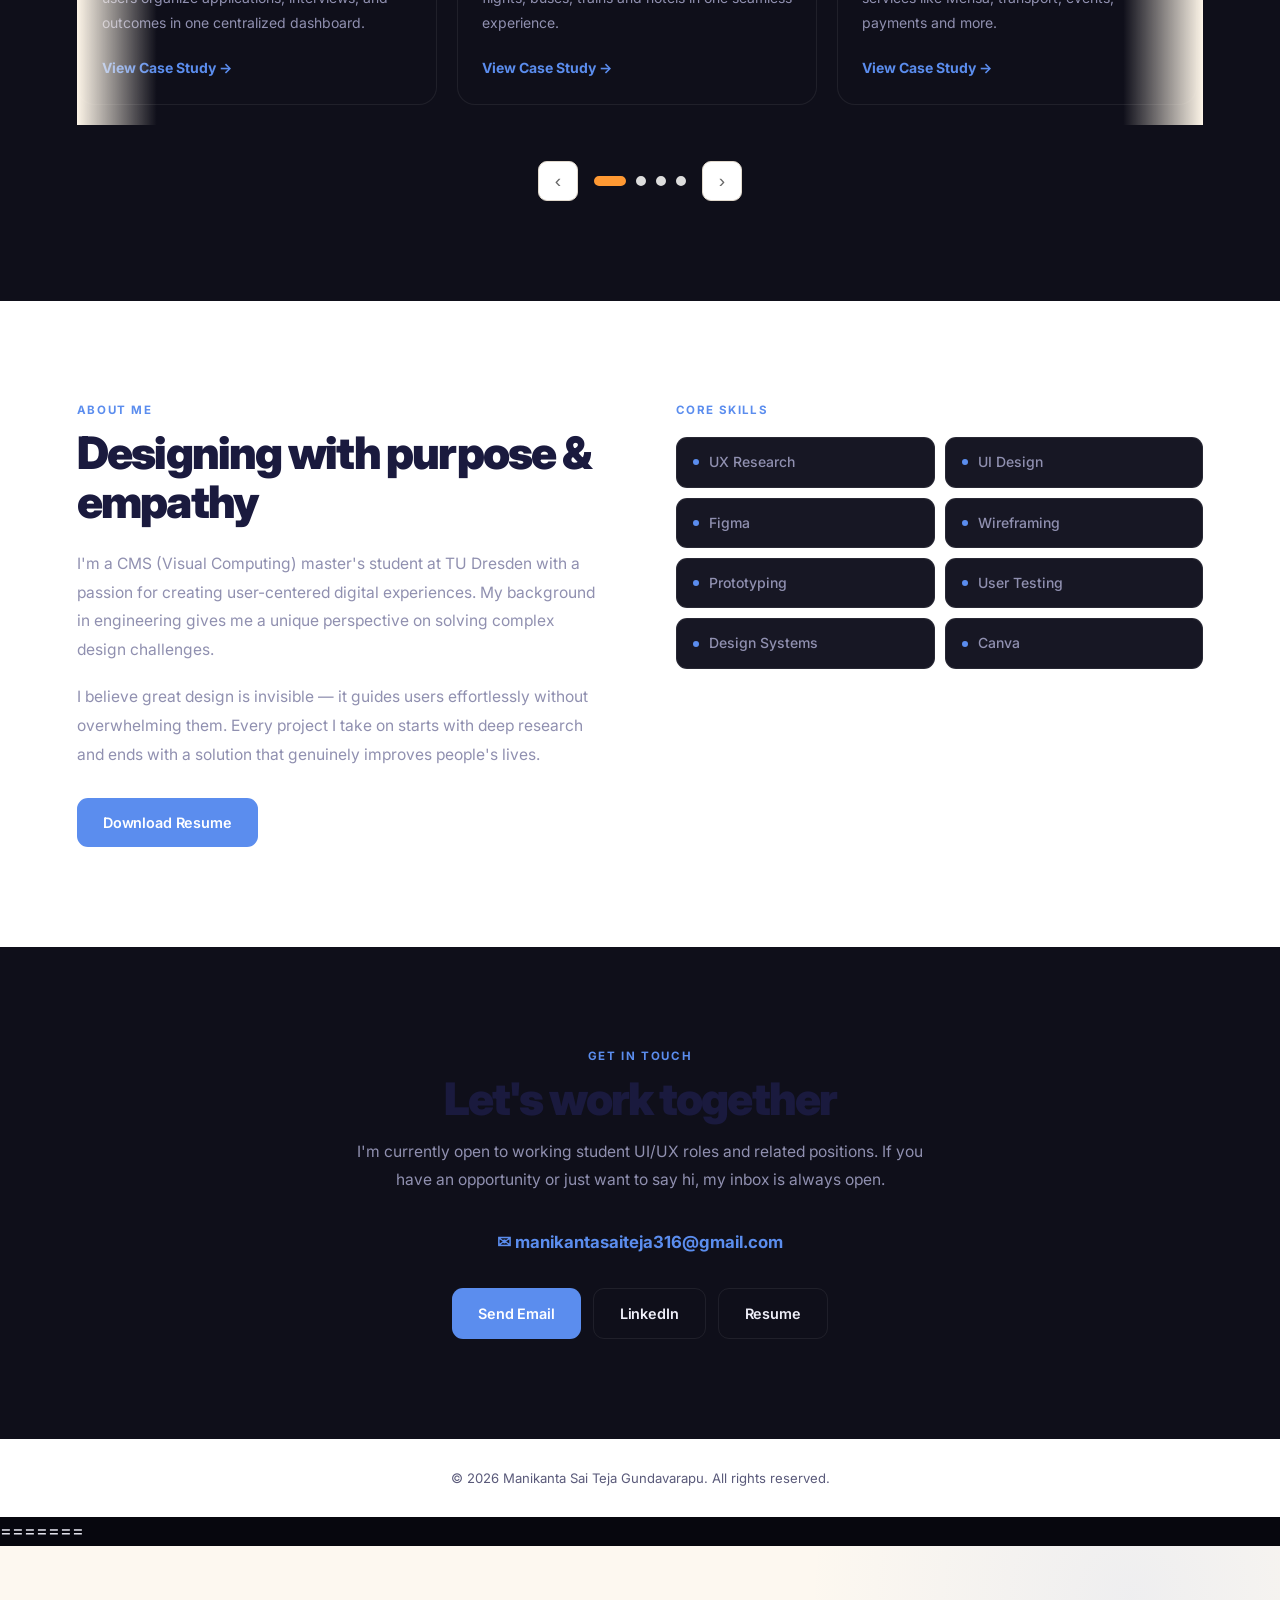
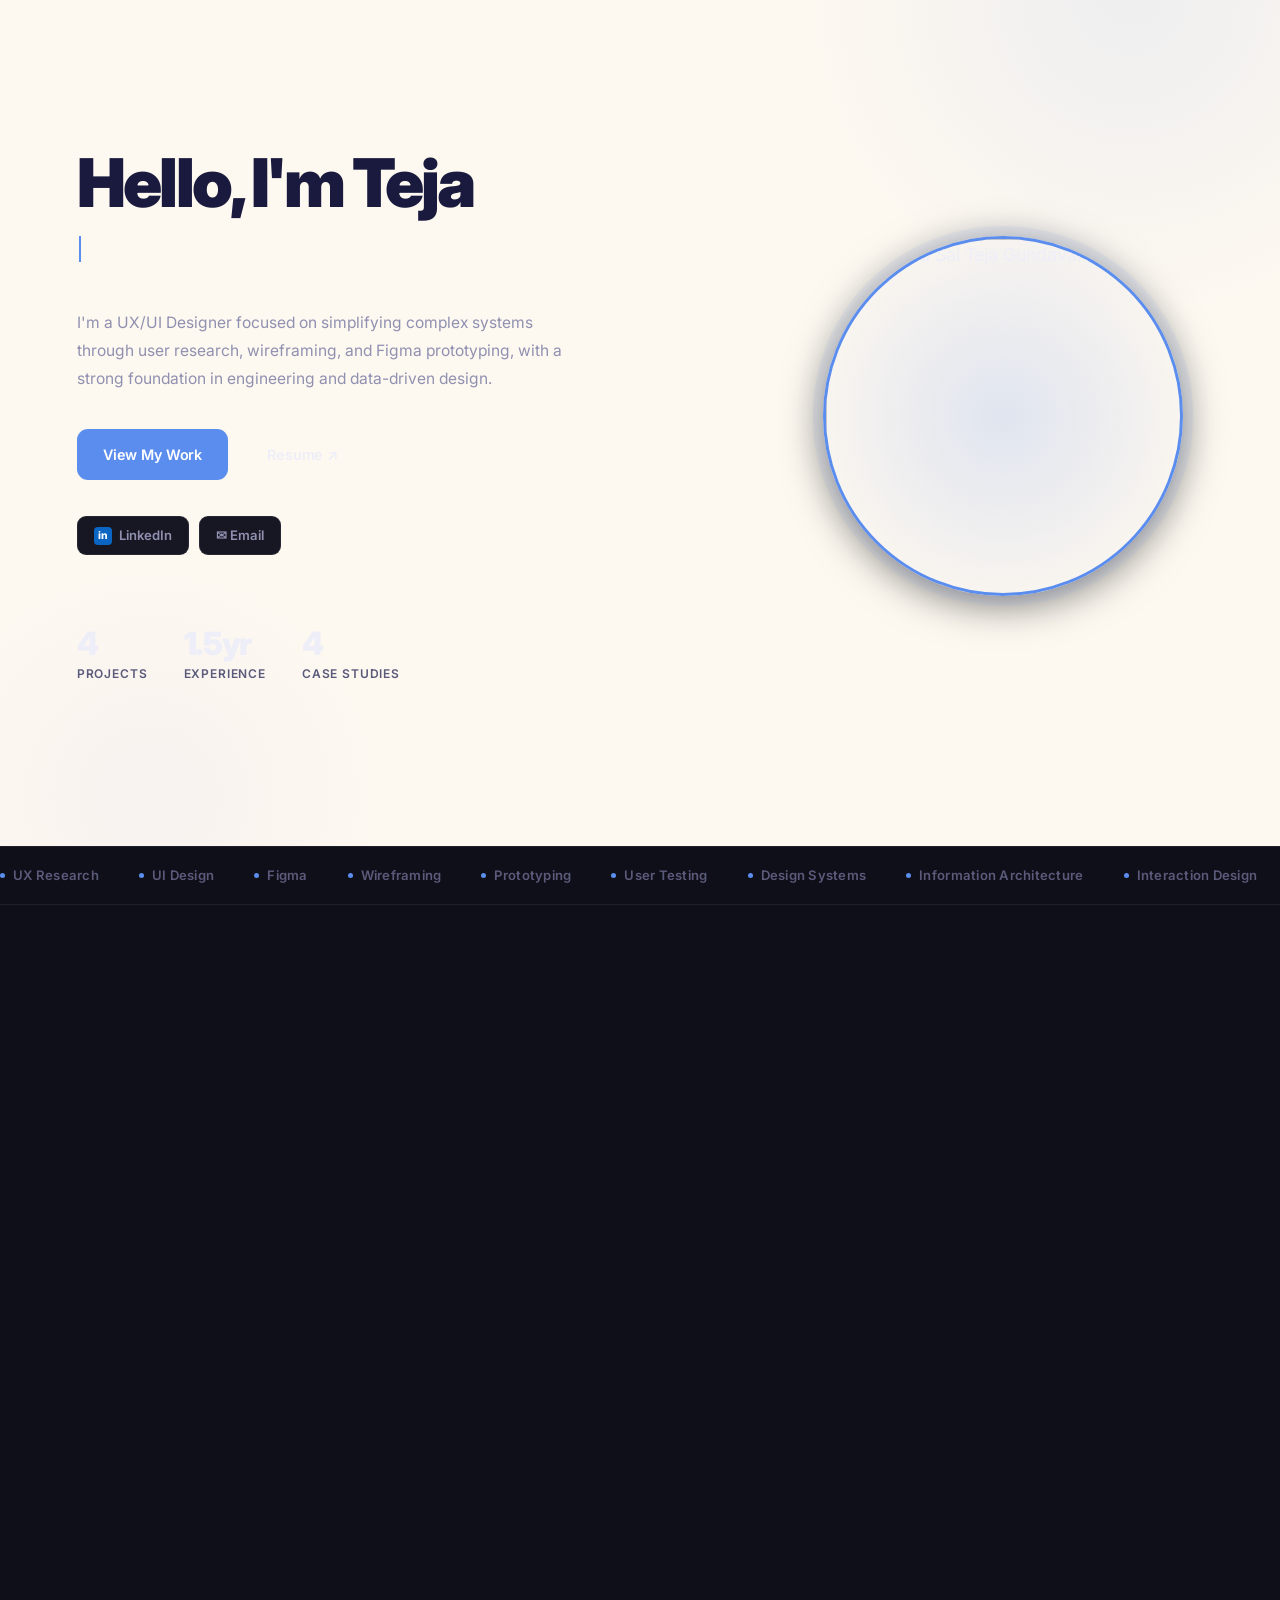
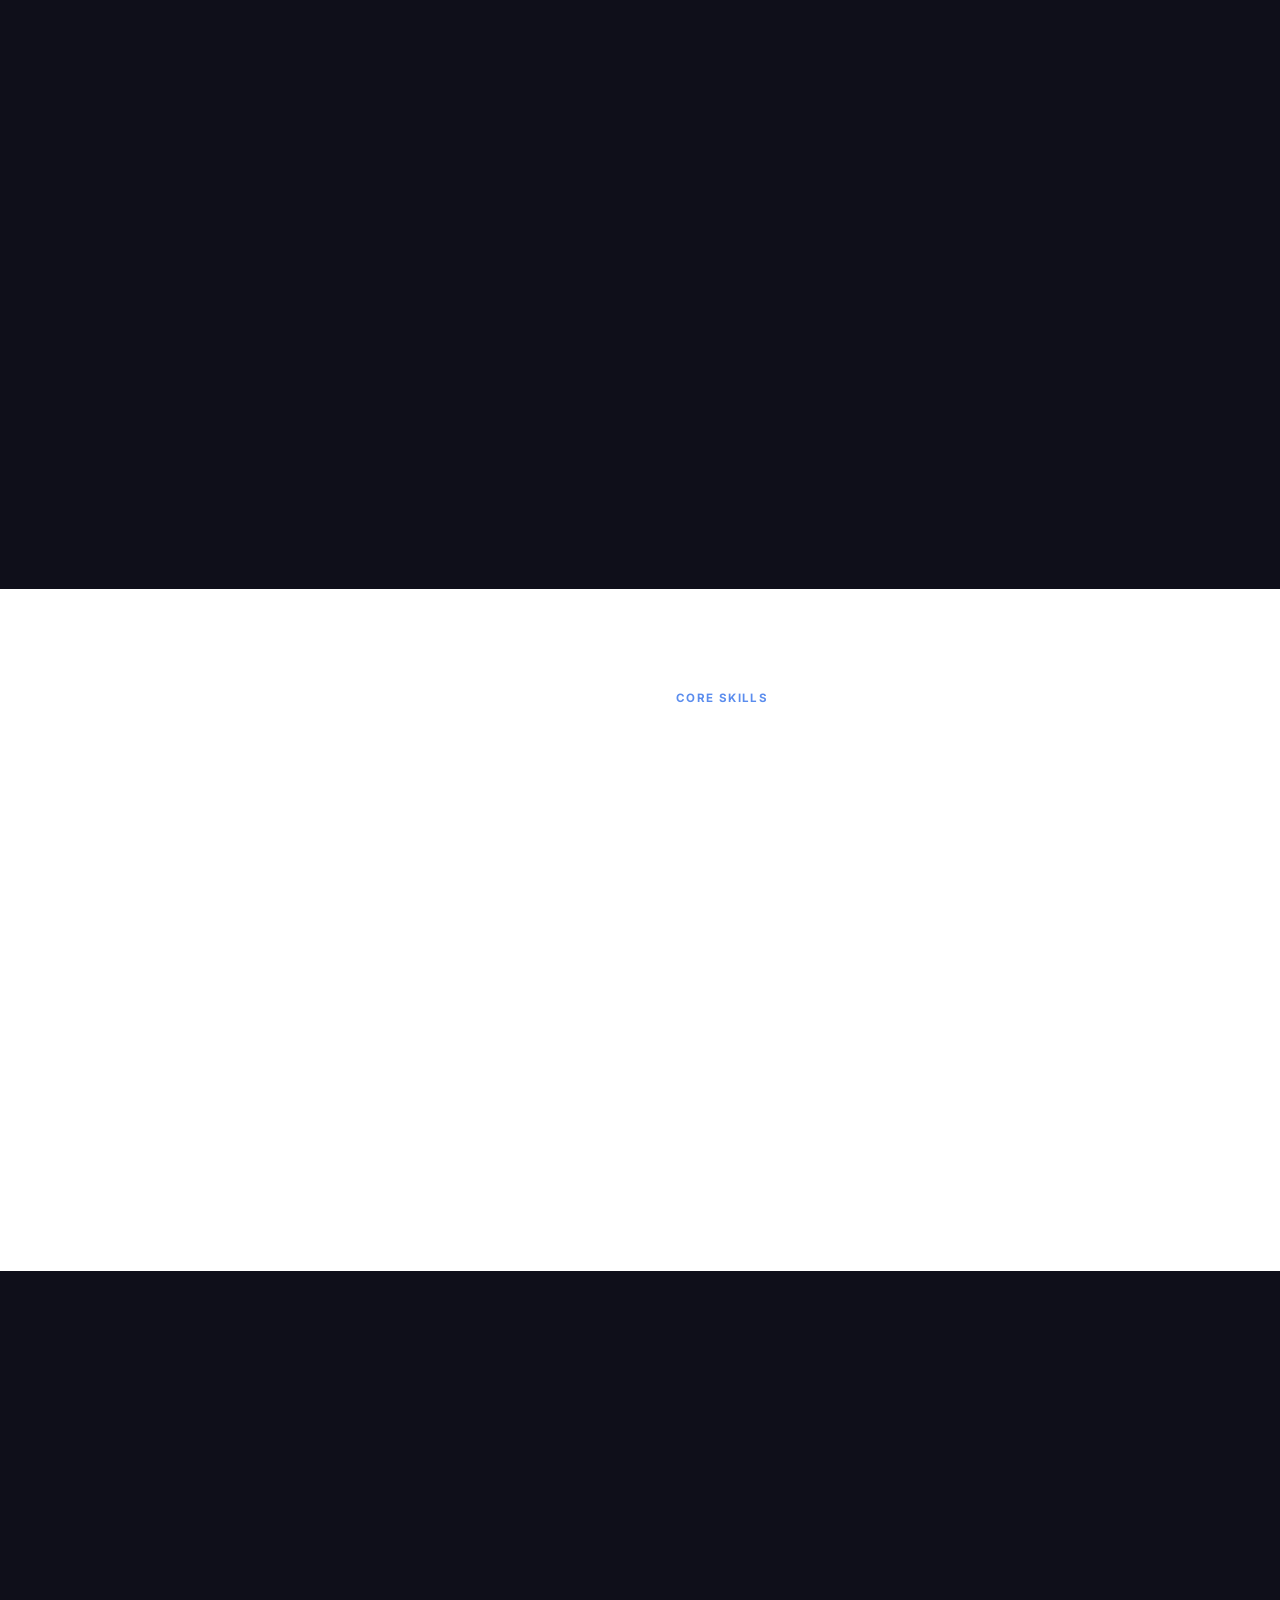
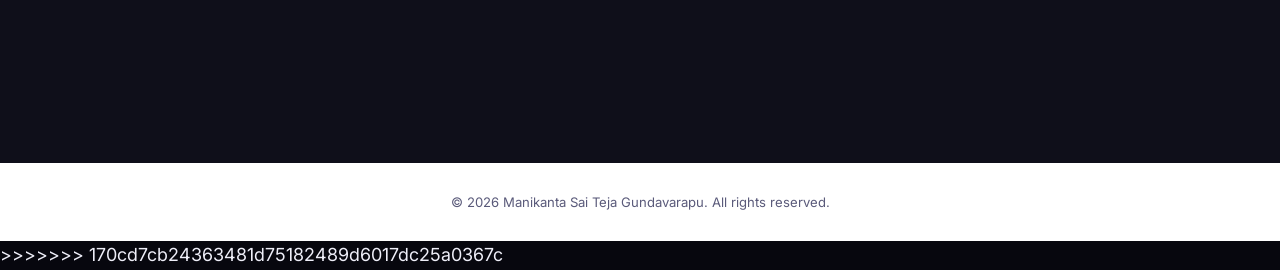
==== commit b10d94ca: "updates" ====
--- a/index.html
+++ b/index.html
@@ -1,3 +1,4 @@
+<<<<<<< HEAD
 <!DOCTYPE html>
 <html lang="en">
 <head>
@@ -817,3 +818,408 @@
   </script>
 </body>
 </html>
+=======
+﻿<!DOCTYPE html>
+<html lang="en" data-theme="dark">
+<head>
+  <meta charset="UTF-8" />
+  <meta name="viewport" content="width=device-width, initial-scale=1.0" />
+  <title>Sai Teja — UX/UI Designer</title>
+  <link rel="preconnect" href="https://fonts.googleapis.com" />
+  <link rel="preconnect" href="https://fonts.gstatic.com" crossorigin />
+  <link href="https://fonts.googleapis.com/css2?family=Inter:wght@300;400;500;600;700;800;900&display=swap" rel="stylesheet" />
+  <style>
+    :root{--bg:#07070e;--bg2:#0f0f1a;--bg3:#171724;--border:rgba(255,255,255,0.07);--accent:#5b8dee;--accent2:#4070d4;--accent-glow:rgba(91,141,238,0.25);--text:#eeeef8;--text2:#9090b0;--text3:#5a5a7a;--card:#0f0f1a;--shadow:0 8px 40px rgba(0,0,0,0.5);--radius:18px;--transition:0.28s cubic-bezier(0.4,0,0.2,1);}
+    [data-theme="light"]{--bg:#fffdf8;--bg2:#fff5e6;--bg3:#e8f5e9;--border:rgba(19,136,8,0.15);--accent:#FF9933;--accent2:#e07a00;--accent-glow:rgba(255,153,51,0.25);--text:#000080;--text2:#1a4a1a;--text3:#5a8a5a;--card:#ffffff;--shadow:0 8px 40px rgba(255,153,51,0.12);}
+    *,*::before,*::after{box-sizing:border-box;margin:0;padding:0;}
+    html{scroll-behavior:smooth;}
+    body{font-family:'Inter',sans-serif;background:var(--bg);color:var(--text);line-height:1.6;transition:background var(--transition),color var(--transition);overflow-x:hidden;}
+    a{color:inherit;text-decoration:none;}
+    img{max-width:100%;display:block;}
+    nav{position:fixed;top:0;left:0;right:0;z-index:100;display:flex;align-items:center;justify-content:space-between;padding:0 6%;height:66px;background:rgba(7,7,14,0.82);backdrop-filter:blur(20px);-webkit-backdrop-filter:blur(20px);border-bottom:1px solid var(--border);transition:background var(--transition);}
+    [data-theme="light"] nav{background:rgba(255,253,248,0.93);border-bottom:2px solid rgba(255,153,51,0.3);}
+    .nav-brand{font-weight:800;font-size:1.05rem;letter-spacing:-0.04em;color:var(--text);}
+    .nav-brand span{color:var(--accent);}
+    .nav-links{display:flex;align-items:center;gap:4px;}
+    .nav-links a{padding:7px 14px;border-radius:9px;font-size:0.875rem;font-weight:500;color:var(--text2);transition:color var(--transition),background var(--transition);}
+    .nav-links a:hover{color:var(--text);background:var(--bg3);}
+    .nav-links a.btn-nav{background:var(--accent);color:#fff;padding:7px 18px;font-weight:600;}
+    .nav-links a.btn-nav:hover{background:var(--accent2);}
+    .theme-toggle{background:var(--bg3);border:1px solid var(--border);border-radius:9px;width:36px;height:36px;display:flex;align-items:center;justify-content:center;cursor:pointer;font-size:1rem;color:var(--text2);transition:background var(--transition),color var(--transition);margin-left:6px;}
+    .theme-toggle:hover{background:var(--bg2);color:var(--text);}
+    .nav-hamburger{display:none;flex-direction:column;gap:5px;cursor:pointer;padding:4px;background:none;border:none;}
+    .nav-hamburger span{display:block;width:22px;height:2px;background:var(--text2);border-radius:2px;transition:var(--transition);}
+    .hero{min-height:100vh;display:flex;align-items:center;padding:100px 6% 60px;position:relative;overflow:hidden;}
+    .hero::before{content:'';position:absolute;top:-300px;right:-200px;width:700px;height:700px;border-radius:50%;background:radial-gradient(circle,rgba(91,141,238,0.09) 0%,transparent 65%);pointer-events:none;z-index:0;}
+    .hero::after{content:'';position:absolute;bottom:-200px;left:-100px;width:500px;height:500px;border-radius:50%;background:radial-gradient(circle,rgba(167,139,250,0.06) 0%,transparent 65%);pointer-events:none;z-index:0;}
+    .hero-inner{max-width:1200px;margin:0 auto;width:100%;display:grid;grid-template-columns:1fr 400px;gap:64px;align-items:center;position:relative;z-index:1;}
+    .hero-badge{display:inline-flex;align-items:center;gap:8px;background:rgba(34,197,94,0.1);border:1px solid rgba(34,197,94,0.25);color:#22c55e;border-radius:100px;padding:6px 16px;font-size:0.78rem;font-weight:700;letter-spacing:0.04em;margin-bottom:28px;text-transform:uppercase;}
+    .hero-badge::before{content:'';width:7px;height:7px;border-radius:50%;background:#22c55e;animation:pulse 2s infinite;}
+    @keyframes pulse{0%,100%{opacity:1;transform:scale(1);}50%{opacity:0.4;transform:scale(1.4);}}
+    .hero-heading{font-size:clamp(2.6rem,5.5vw,4.2rem);font-weight:900;letter-spacing:-0.04em;line-height:1.05;margin-bottom:18px;}
+    .hero-heading .wave{display:inline-block;animation:wave 2.5s infinite;transform-origin:70% 70%;}
+    @keyframes wave{0%,60%,100%{transform:rotate(0deg);}10%,30%{transform:rotate(20deg);}20%{transform:rotate(-10deg);}40%{transform:rotate(15deg);}50%{transform:rotate(-5deg);}}
+    .hero-subtitle{font-size:clamp(1.1rem,2.5vw,1.45rem);color:var(--text2);margin-bottom:22px;min-height:2.2em;font-weight:400;letter-spacing:-0.01em;}
+    .typing-text{color:var(--accent);font-weight:700;}
+    .cursor{display:inline-block;width:2px;height:1.1em;background:var(--accent);margin-left:2px;vertical-align:text-bottom;animation:blink 1s step-end infinite;}
+    @keyframes blink{0%,100%{opacity:1;}50%{opacity:0;}}
+    .hero-bio{font-size:0.975rem;color:var(--text2);max-width:500px;margin-bottom:36px;line-height:1.8;}
+    .hero-cta{display:flex;gap:12px;flex-wrap:wrap;margin-bottom:36px;}
+    .btn{display:inline-flex;align-items:center;gap:8px;padding:13px 26px;border-radius:11px;font-size:0.9rem;font-weight:600;cursor:pointer;transition:all var(--transition);border:none;font-family:inherit;letter-spacing:-0.01em;}
+    .btn-primary{background:var(--accent);color:#fff;}
+    .btn-primary:hover{background:var(--accent2);transform:translateY(-2px);box-shadow:0 8px 28px var(--accent-glow);}
+    .btn-secondary{background:transparent;color:var(--text);border:1.5px solid var(--border);}
+    .btn-secondary:hover{background:var(--bg3);border-color:var(--accent);transform:translateY(-2px);}
+    .hero-socials{display:flex;gap:10px;align-items:center;margin-bottom:44px;}
+    .social-badge{display:inline-flex;align-items:center;gap:7px;padding:8px 16px;border-radius:9px;background:var(--bg3);border:1px solid var(--border);font-size:0.82rem;font-weight:600;color:var(--text2);transition:all var(--transition);}
+    .social-badge:hover{color:var(--accent);border-color:var(--accent);transform:translateY(-2px);}
+    .li-icon{width:18px;height:18px;background:#0a66c2;border-radius:4px;display:flex;align-items:center;justify-content:center;color:#fff;font-size:0.65rem;font-weight:800;flex-shrink:0;}
+    .hero-stats{display:flex;gap:36px;padding-top:28px;border-top:1px solid var(--border);}
+    .stat-num{font-size:2rem;font-weight:900;color:var(--text);letter-spacing:-0.04em;line-height:1;}
+    .stat-label{font-size:0.75rem;color:var(--text3);font-weight:600;text-transform:uppercase;letter-spacing:0.07em;margin-top:4px;}
+    .hero-image-wrap{position:relative;display:flex;justify-content:center;align-items:center;}
+    .hero-image-wrap::before{content:'';position:absolute;inset:-24px;border-radius:50%;background:radial-gradient(circle,rgba(91,141,238,0.18) 0%,transparent 70%);}
+    .hero-img{width:360px;height:360px;border-radius:50%;object-fit:cover;object-position:top center;border:3px solid var(--accent);box-shadow:0 0 0 10px rgba(91,141,238,0.08),var(--shadow);position:relative;z-index:1;transition:transform var(--transition),box-shadow var(--transition);}
+    .hero-img:hover{transform:scale(1.03);box-shadow:0 0 0 14px rgba(91,141,238,0.12),var(--shadow);}
+    .marquee-wrap{overflow:hidden;border-top:1px solid var(--border);border-bottom:1px solid var(--border);padding:18px 0;background:var(--bg2);}
+    .marquee-track{display:flex;gap:40px;animation:marquee 28s linear infinite;width:max-content;}
+    .marquee-wrap:hover .marquee-track{animation-play-state:paused;}
+    @keyframes marquee{from{transform:translateX(0);}to{transform:translateX(-50%);}}
+    .marquee-item{display:flex;align-items:center;gap:8px;font-size:0.82rem;font-weight:600;color:var(--text3);white-space:nowrap;letter-spacing:0.02em;}
+    .marquee-item::before{content:'';width:5px;height:5px;border-radius:50%;background:var(--accent);flex-shrink:0;}
+    section{padding:100px 6%;}
+    .section-inner{max-width:1200px;margin:0 auto;}
+    .section-label{font-size:0.72rem;font-weight:700;letter-spacing:0.14em;color:var(--accent);text-transform:uppercase;margin-bottom:10px;}
+    .section-heading{font-size:clamp(1.9rem,3.5vw,2.8rem);font-weight:900;letter-spacing:-0.04em;margin-bottom:52px;line-height:1.1;}
+    #projects{background:var(--bg2);}
+    .projects-grid{display:grid;grid-template-columns:repeat(3,1fr);gap:20px;}
+    .project-card{background:var(--card);border-radius:var(--radius);border:1px solid var(--border);overflow:hidden;transition:transform var(--transition),box-shadow var(--transition),border-color var(--transition);display:flex;flex-direction:column;}
+    .project-card:hover{transform:translateY(-8px);box-shadow:0 24px 56px rgba(0,0,0,0.35);border-color:rgba(91,141,238,0.4);}
+    .project-img-wrap{overflow:hidden;height:220px;background:var(--bg3);}
+    .project-img-wrap img{width:100%;height:100%;object-fit:cover;transition:transform 0.55s ease;}
+    .project-card:hover .project-img-wrap img{transform:scale(1.07);}
+    .project-body{padding:24px;flex:1;display:flex;flex-direction:column;}
+    .project-tags{display:flex;flex-wrap:wrap;gap:6px;margin-bottom:14px;}
+    .tag{font-size:0.7rem;font-weight:700;padding:4px 11px;border-radius:100px;background:rgba(91,141,238,0.1);color:var(--accent);letter-spacing:0.03em;text-transform:uppercase;}
+    [data-theme="light"] .tag{background:rgba(255,153,51,0.12);color:#e07a00;}
+    .project-title{font-size:1.15rem;font-weight:800;margin-bottom:10px;letter-spacing:-0.02em;}
+    .project-desc{font-size:0.875rem;color:var(--text2);line-height:1.75;flex:1;margin-bottom:22px;}
+    .project-link{display:inline-flex;align-items:center;gap:6px;font-size:0.875rem;font-weight:700;color:var(--accent);transition:gap var(--transition);}
+    .project-link:hover{gap:12px;}
+    .about-grid{display:grid;grid-template-columns:1fr 1fr;gap:72px;align-items:start;}
+    .about-text h2{font-size:clamp(1.9rem,3.5vw,2.8rem);font-weight:900;letter-spacing:-0.04em;margin-bottom:22px;line-height:1.1;}
+    .about-text p{font-size:0.975rem;color:var(--text2);line-height:1.85;margin-bottom:18px;}
+    .skills-label{font-size:0.72rem;font-weight:700;letter-spacing:0.12em;color:var(--accent);text-transform:uppercase;margin-bottom:18px;}
+    .skills-grid{display:grid;grid-template-columns:1fr 1fr;gap:10px;}
+    .skill-item{display:flex;align-items:center;gap:10px;padding:13px 16px;border-radius:11px;background:var(--bg3);border:1px solid var(--border);font-size:0.875rem;font-weight:500;color:var(--text2);transition:all var(--transition);}
+    .skill-item:hover{color:var(--text);border-color:var(--accent);background:var(--bg2);transform:translateX(4px);}
+    .skill-dot{width:6px;height:6px;border-radius:50%;background:var(--accent);flex-shrink:0;}
+    #contact{background:var(--bg2);text-align:center;}
+    .contact-inner{max-width:580px;margin:0 auto;}
+    .contact-inner .section-heading{margin-bottom:14px;}
+    .contact-sub{color:var(--text2);margin-bottom:36px;font-size:0.975rem;line-height:1.75;}
+    .contact-email{display:inline-flex;align-items:center;gap:8px;font-size:1.05rem;font-weight:700;color:var(--accent);margin-bottom:32px;transition:opacity var(--transition);}
+    .contact-email:hover{opacity:0.75;}
+    .contact-buttons{display:flex;gap:12px;justify-content:center;flex-wrap:wrap;}
+    footer{padding:28px 6%;text-align:center;border-top:1px solid var(--border);font-size:0.82rem;color:var(--text3);}
+    @media(max-width:900px){.hero-inner{grid-template-columns:1fr;gap:48px;}.hero-image-wrap{order:-1;}.hero-img{width:240px;height:240px;}.projects-grid{grid-template-columns:1fr 1fr;}.about-grid{grid-template-columns:1fr;gap:44px;}}
+    @media(max-width:640px){.nav-hamburger{display:flex;}.nav-links{display:none;position:fixed;top:66px;left:0;right:0;background:var(--bg2);border-bottom:1px solid var(--border);flex-direction:column;padding:16px 6%;gap:4px;}.nav-links.open{display:flex;}.nav-links a{width:100%;padding:12px 16px;}.projects-grid{grid-template-columns:1fr;}.hero-stats{gap:20px;flex-wrap:wrap;}.hero-cta{flex-direction:column;}.btn{justify-content:center;}.skills-grid{grid-template-columns:1fr;}}
+  
+    /* ── ENTRANCE ANIMATIONS ── */
+    @keyframes fadeUp{from{opacity:0;transform:translateY(32px);}to{opacity:1;transform:translateY(0);}}
+    @keyframes fadeRight{from{opacity:0;transform:translateX(28px);}to{opacity:1;transform:translateX(0);}}
+    @keyframes floatY{0%,100%{transform:translateY(0);}50%{transform:translateY(-12px);}}
+    @keyframes shimmer{0%{background-position:-200% 0;}100%{background-position:200% 0;}}
+
+    .hero-badge{animation:fadeUp .6s ease both;}
+    .hero-heading{animation:fadeUp .7s .1s ease both;}
+    .hero-subtitle{animation:fadeUp .7s .2s ease both;}
+    .hero-bio{animation:fadeUp .7s .3s ease both;}
+    .hero-cta{animation:fadeUp .7s .4s ease both;}
+    .hero-socials{animation:fadeUp .7s .5s ease both;}
+    .hero-stats{animation:fadeUp .7s .6s ease both;}
+    .hero-image-wrap{animation:fadeRight .9s .2s ease both;}
+    .hero-img{animation:floatY 5s ease-in-out infinite;}
+
+    .reveal{opacity:0;transform:translateY(28px);transition:opacity .65s ease,transform .65s ease;}
+    .reveal.visible{opacity:1;transform:translateY(0);}
+    .reveal-left{opacity:0;transform:translateX(-28px);transition:opacity .65s ease,transform .65s ease;}
+    .reveal-left.visible{opacity:1;transform:translateX(0);}
+    .reveal-right{opacity:0;transform:translateX(28px);transition:opacity .65s ease,transform .65s ease;}
+    .reveal-right.visible{opacity:1;transform:translateX(0);}
+
+    .stagger>*{opacity:0;transform:translateY(24px);transition:opacity .55s ease,transform .55s ease;}
+    .stagger.visible>*:nth-child(1){opacity:1;transform:none;transition-delay:.05s;}
+    .stagger.visible>*:nth-child(2){opacity:1;transform:none;transition-delay:.15s;}
+    .stagger.visible>*:nth-child(3){opacity:1;transform:none;transition-delay:.25s;}
+    .stagger.visible>*:nth-child(4){opacity:1;transform:none;transition-delay:.35s;}
+    .stagger.visible>*:nth-child(5){opacity:1;transform:none;transition-delay:.45s;}
+
+    .project-card::after{content:'';position:absolute;top:0;left:-100%;width:60%;height:100%;background:linear-gradient(90deg,transparent,rgba(255,255,255,0.04),transparent);transform:skewX(-20deg);transition:left .6s ease;}
+    .project-card:hover::after{left:150%;}
+    .project-card{position:relative;overflow:hidden;}
+
+    .skill-item::before{content:'';position:absolute;left:0;top:0;bottom:0;width:3px;background:var(--accent);transform:scaleY(0);transform-origin:bottom;transition:transform .3s ease;}
+    .skill-item:hover::before{transform:scaleY(1);}
+    .skill-item{position:relative;overflow:hidden;}
+
+    .stat:hover .stat-num{color:var(--accent);}
+    nav.scrolled{background:rgba(7,7,14,0.97)!important;}
+    [data-theme="light"] nav.scrolled{background:rgba(255,253,248,0.99)!important;}
+  </style>
+</head>
+<body>
+  <nav>
+    <a href="#" class="nav-brand">Teja<span>.</span></a>
+    <div class="nav-hamburger" id="hamburger" aria-label="Toggle menu" role="button" tabindex="0">
+      <span></span><span></span><span></span>
+    </div>
+    <div class="nav-links" id="nav-links">
+      <a href="#projects">My Work</a>
+      <a href="https://drive.google.com/file/d/1WfQl97TthRZkP6kutEcEHhvJuOFtfp_x/view?usp=sharing" target="_blank" rel="noopener">Resume/CV</a>
+      <a href="contact.html" class="btn-nav">Contact</a>
+      <button class="theme-toggle" id="themeToggle" aria-label="Toggle theme">&#9790;</button>
+    </div>
+  </nav>
+
+  <section class="hero" id="home">
+    <div class="hero-inner">
+      <div class="hero-content">
+        <h1 class="hero-heading">Hello, I'm Teja</h1>
+        <p class="hero-subtitle"><span class="typing-text" id="typing"></span><span class="cursor"></span></p>
+        <p class="hero-bio">I'm a UX/UI Designer focused on simplifying complex systems through user research, wireframing, and Figma prototyping, with a strong foundation in engineering and data-driven design.</p>
+        <div class="hero-cta">
+          <a href="#projects" class="btn btn-primary">View My Work</a>
+          <a href="https://drive.google.com/file/d/1WfQl97TthRZkP6kutEcEHhvJuOFtfp_x/view?usp=sharing" target="_blank" rel="noopener" class="btn btn-secondary">Resume &#8599;</a>
+        </div>
+        <div class="hero-socials">
+          <a href="https://www.linkedin.com/in/saiteja191" target="_blank" rel="noopener" class="social-badge">
+            <span class="li-icon">in</span> LinkedIn
+          </a>
+          <a href="mailto:manikantasaiteja316@gmail.com" class="social-badge">&#9993; Email</a>
+        </div>
+        <div class="hero-stats">
+          <div class="stat"><div class="stat-num">4</div><div class="stat-label">Projects</div></div>
+          <div class="stat"><div class="stat-num">1.5yr</div><div class="stat-label">Experience</div></div>
+          <div class="stat"><div class="stat-num">4</div><div class="stat-label">Case Studies</div></div>
+        </div>
+      </div>
+      <div class="hero-image-wrap">
+        <img src="https://lh3.googleusercontent.com/d/1yKQyTbh4qRWd8DdRZ279RbUvQQ3BJUXC" alt="Manikanta Sai Teja Gundavarapu" class="hero-img" loading="eager" />
+      </div>
+    </div>
+  </section>
+
+  <div class="marquee-wrap" aria-hidden="true">
+    <div class="marquee-track">
+      <span class="marquee-item">UX Research</span><span class="marquee-item">UI Design</span><span class="marquee-item">Figma</span><span class="marquee-item">Wireframing</span><span class="marquee-item">Prototyping</span><span class="marquee-item">User Testing</span><span class="marquee-item">Design Systems</span><span class="marquee-item">Information Architecture</span><span class="marquee-item">Interaction Design</span><span class="marquee-item">Visual Design</span>
+      <span class="marquee-item">UX Research</span><span class="marquee-item">UI Design</span><span class="marquee-item">Figma</span><span class="marquee-item">Wireframing</span><span class="marquee-item">Prototyping</span><span class="marquee-item">User Testing</span><span class="marquee-item">Design Systems</span><span class="marquee-item">Information Architecture</span><span class="marquee-item">Interaction Design</span><span class="marquee-item">Visual Design</span>
+    </div>
+  </div>
+
+  <section id="projects">
+    <div class="section-inner">
+      <div class="section-label reveal">MY WORK</div>
+      <h2 class="section-heading reveal">Selected Projects</h2>
+      <div class="projects-grid stagger">
+        <article class="project-card">
+          <div class="project-img-wrap"><img src="trackr/images/trackrimagestrackr-hero.png.png" alt="Trackr" loading="lazy" /></div>
+          <div class="project-body">
+            <div class="project-tags"><span class="tag">UX Design</span><span class="tag">Web Platform</span><span class="tag">UI Design</span></div>
+            <h3 class="project-title">Trackr</h3>
+            <p class="project-desc">A web-based job application tracker helping users organize applications, interviews, and outcomes in one centralized dashboard.</p>
+            <a href="trackr/index.html" class="project-link">View Case Study &#8594;</a>
+          </div>
+        </article>
+        <article class="project-card">
+          <div class="project-img-wrap"><img src="flyhigh/images/flyhike-hero.png.png" alt="FlyHike" loading="lazy" /></div>
+          <div class="project-body">
+            <div class="project-tags"><span class="tag">UX Research</span><span class="tag">UI Design</span><span class="tag">Travel</span></div>
+            <h3 class="project-title">FlyHike</h3>
+            <p class="project-desc">A unified travel booking platform simplifying flights, buses, trains and hotels in one seamless experience.</p>
+            <a href="flyhigh/index.html" class="project-link">View Case Study &#8594;</a>
+          </div>
+        </article>
+        <article class="project-card">
+          <div class="project-img-wrap"><img src="crew-campus/images/v92_35.png" alt="Crew Campus" loading="lazy" /></div>
+          <div class="project-body">
+            <div class="project-tags"><span class="tag">UX Design</span><span class="tag">Student App</span></div>
+            <h3 class="project-title">Crew Campus</h3>
+            <p class="project-desc">A student dashboard app centralizing campus services like Mensa, transport, events, payments and more.</p>
+            <a href="crew-campus/index.html" class="project-link">View Case Study &#8594;</a>
+          </div>
+        </article>
+        <article class="project-card">
+          <div class="project-img-wrap"><img src="watermanagement/images/water-hero.png.jpg" alt="Smart Water Management" loading="lazy" /></div>
+          <div class="project-body">
+            <div class="project-tags"><span class="tag">IoT</span><span class="tag">UX Design</span><span class="tag">Research</span></div>
+            <h3 class="project-title">Smart Water Management</h3>
+            <p class="project-desc">An IoT-based system monitoring water flow, detecting leaks and providing real-time quality insights.</p>
+            <a href="watermanagement/index.html" class="project-link">View Case Study &#8594;</a>
+          </div>
+        </article>
+      </div>
+    </div>
+  </section>
+
+  <section id="about">
+    <div class="section-inner">
+      <div class="about-grid">
+        <div class="about-text reveal-left">
+          <div class="section-label reveal">ABOUT ME</div>
+          <h2>Designing with purpose &amp; empathy</h2>
+          <p>I'm a CMS (Visual Computing) master's student at TU Dresden with a passion for creating user-centered digital experiences. My background in engineering gives me a unique perspective on solving complex design challenges.</p>
+          <p>I believe great design is invisible — it guides users effortlessly without overwhelming them. Every project I take on starts with deep research and ends with a solution that genuinely improves people's lives.</p>
+          <div class="hero-cta" style="margin-top:28px;">
+            <a href="https://drive.google.com/file/d/1WfQl97TthRZkP6kutEcEHhvJuOFtfp_x/view?usp=sharing" target="_blank" rel="noopener" class="btn btn-primary">Download Resume</a>
+          </div>
+        </div>
+        <div class="about-skills">
+          <div class="skills-label">Core Skills</div>
+          <div class="skills-grid stagger">
+            <div class="skill-item"><span class="skill-dot"></span>UX Research</div>
+            <div class="skill-item"><span class="skill-dot"></span>UI Design</div>
+            <div class="skill-item"><span class="skill-dot"></span>Figma</div>
+            <div class="skill-item"><span class="skill-dot"></span>Wireframing</div>
+            <div class="skill-item"><span class="skill-dot"></span>Prototyping</div>
+            <div class="skill-item"><span class="skill-dot"></span>User Testing</div>
+            <div class="skill-item"><span class="skill-dot"></span>Design Systems</div>
+            <div class="skill-item"><span class="skill-dot"></span>Canva</div>
+          </div>
+        </div>
+      </div>
+    </div>
+  </section>
+
+  <section id="contact">
+    <div class="section-inner">
+      <div class="contact-inner reveal">
+        <div class="section-label reveal">GET IN TOUCH</div>
+        <h2 class="section-heading">Let's work together</h2>
+        <p class="contact-sub">I'm currently open to working student UI/UX roles and related positions. If you have an opportunity or just want to say hi, my inbox is always open.</p>
+        <a href="mailto:manikantasaiteja316@gmail.com" class="contact-email">&#9993; manikantasaiteja316@gmail.com</a>
+        <div class="contact-buttons">
+          <a href="mailto:manikantasaiteja316@gmail.com" class="btn btn-primary">Send Email</a>
+          <a href="https://www.linkedin.com/in/saiteja191" target="_blank" rel="noopener" class="btn btn-secondary">LinkedIn</a>
+          <a href="https://drive.google.com/file/d/1WfQl97TthRZkP6kutEcEHhvJuOFtfp_x/view?usp=sharing" target="_blank" rel="noopener" class="btn btn-secondary">Resume</a>
+        </div>
+      </div>
+    </div>
+  </section>
+
+  <footer>
+    <p>&copy; 2026 Manikanta Sai Teja Gundavarapu. All rights reserved.</p>
+  </footer>
+
+  <script>
+    const html = document.documentElement;
+    const toggle = document.getElementById('themeToggle');
+    
+    // Scroll reveal
+    const obs = new IntersectionObserver((entries) => {
+      entries.forEach(e => { if(e.isIntersecting){ e.target.classList.add('visible'); obs.unobserve(e.target); }});
+    }, {threshold: 0.12});
+    document.querySelectorAll('.reveal,.reveal-left,.reveal-right,.stagger').forEach(el => obs.observe(el));
+
+    // Nav scroll effect
+    window.addEventListener('scroll', () => {
+      document.querySelector('nav').classList.toggle('scrolled', window.scrollY > 40);
+    }, {passive: true});
+    const saved = localStorage.getItem('theme') || 'dark';
+    html.setAttribute('data-theme', saved);
+    toggle.innerHTML = saved === 'dark' ? '&#9790;' : '&#9728;';
+    toggle.addEventListener('click', () => {
+      const next = html.getAttribute('data-theme') === 'dark' ? 'light' : 'dark';
+      html.setAttribute('data-theme', next);
+      localStorage.setItem('theme', next);
+      toggle.innerHTML = next === 'dark' ? '&#9790;' : '&#9728;';
+    });
+    const hamburger = document.getElementById('hamburger');
+    const navLinks = document.getElementById('nav-links');
+    hamburger.addEventListener('click', () => navLinks.classList.toggle('open'));
+    hamburger.addEventListener('keydown', e => { if(e.key==='Enter'||e.key===' ') navLinks.classList.toggle('open'); });
+    navLinks.querySelectorAll('a').forEach(a => a.addEventListener('click', () => navLinks.classList.remove('open')));
+    const roles = ['UI/UX Designer','UX Researcher','UI/UX Developer','Product Designer'];
+    let ri=0,ci=0,del=false;
+    const el = document.getElementById('typing');
+    function type(){
+      const cur=roles[ri];
+      if(!del){el.textContent=cur.slice(0,++ci);if(ci===cur.length){del=true;setTimeout(type,1800);return;}}
+      else{el.textContent=cur.slice(0,--ci);if(ci===0){del=false;ri=(ri+1)%roles.length;setTimeout(type,400);return;}}
+      setTimeout(type,del?60:90);
+    }
+    type();
+    document.querySelectorAll('a[href^="#"]').forEach(a=>{
+      a.addEventListener('click',e=>{const t=document.querySelector(a.getAttribute('href'));if(t){e.preventDefault();t.scrollIntoView({behavior:'smooth'});}});
+    });
+  </script>
+
+  <!-- Stars canvas -->
+  <canvas id="stars" style="position:fixed;top:0;left:0;width:100%;height:100%;pointer-events:none;z-index:0;opacity:0;transition:opacity 1s ease;"></canvas>
+  <script>
+    const canvas = document.getElementById('stars');
+    const ctx = canvas.getContext('2d');
+    let stars = [];
+    function resize(){ canvas.width=window.innerWidth; canvas.height=window.innerHeight; }
+    function initStars(){
+      stars=[];
+      const n=Math.floor((canvas.width*canvas.height)/5000);
+      for(let i=0;i<n;i++) stars.push({x:Math.random()*canvas.width,y:Math.random()*canvas.height,r:Math.random()*1.3+0.2,a:Math.random(),s:Math.random()*0.008+0.003,d:Math.random()>0.5?1:-1});
+    }
+    // Shooting stars
+    let shooters = [];
+    function spawnShooter(){
+      shooters.push({
+        x: Math.random()*canvas.width*0.8,
+        y: Math.random()*canvas.height*0.4,
+        len: Math.random()*120+60,
+        speed: Math.random()*8+6,
+        angle: Math.PI/4 + (Math.random()-0.5)*0.3,
+        alpha: 1,
+        width: Math.random()*1.5+0.5
+      });
+    }
+    setInterval(()=>{ if(document.documentElement.getAttribute("data-theme")!=="light") spawnShooter(); }, 2200);
+
+    function draw(){
+      ctx.clearRect(0,0,canvas.width,canvas.height);
+      // Twinkling stars
+      stars.forEach(s=>{
+        s.a+=s.s*s.d; if(s.a>=1||s.a<=0) s.d*=-1;
+        ctx.beginPath(); ctx.arc(s.x,s.y,s.r,0,Math.PI*2);
+        ctx.fillStyle=`rgba(255,255,255,${s.a})`; ctx.fill();
+      });
+      // Shooting stars
+      shooters = shooters.filter(s=>s.alpha>0);
+      shooters.forEach(s=>{
+        const tx = s.x + Math.cos(s.angle)*s.len;
+        const ty = s.y + Math.sin(s.angle)*s.len;
+        const grad = ctx.createLinearGradient(s.x,s.y,tx,ty);
+        grad.addColorStop(0,`rgba(255,255,255,0)`);
+        grad.addColorStop(0.3,`rgba(255,255,255,${s.alpha*0.6})`);
+        grad.addColorStop(1,`rgba(255,255,255,${s.alpha})`);
+        ctx.beginPath();
+        ctx.moveTo(s.x,s.y);
+        ctx.lineTo(tx,ty);
+        ctx.strokeStyle=grad;
+        ctx.lineWidth=s.width;
+        ctx.stroke();
+        // Bright head dot
+        ctx.beginPath();
+        ctx.arc(tx,ty,s.width*1.2,0,Math.PI*2);
+        ctx.fillStyle=`rgba(255,255,255,${s.alpha})`;
+        ctx.fill();
+        s.x += Math.cos(s.angle)*s.speed;
+        s.y += Math.sin(s.angle)*s.speed;
+        s.alpha -= 0.018;
+      });
+      requestAnimationFrame(draw);
+    }
+    function updateVisibility(){ canvas.style.opacity=document.documentElement.getAttribute('data-theme')!=='light'?'1':'0'; }
+    resize(); initStars(); draw(); updateVisibility();
+    window.addEventListener('resize',()=>{resize();initStars();},{passive:true});
+    new MutationObserver(updateVisibility).observe(document.documentElement,{attributes:true,attributeFilter:['data-theme']});
+  </script>
+</body>
+</html>
+>>>>>>> 170cd7cb24363481d75182489d6017dc25a0367c
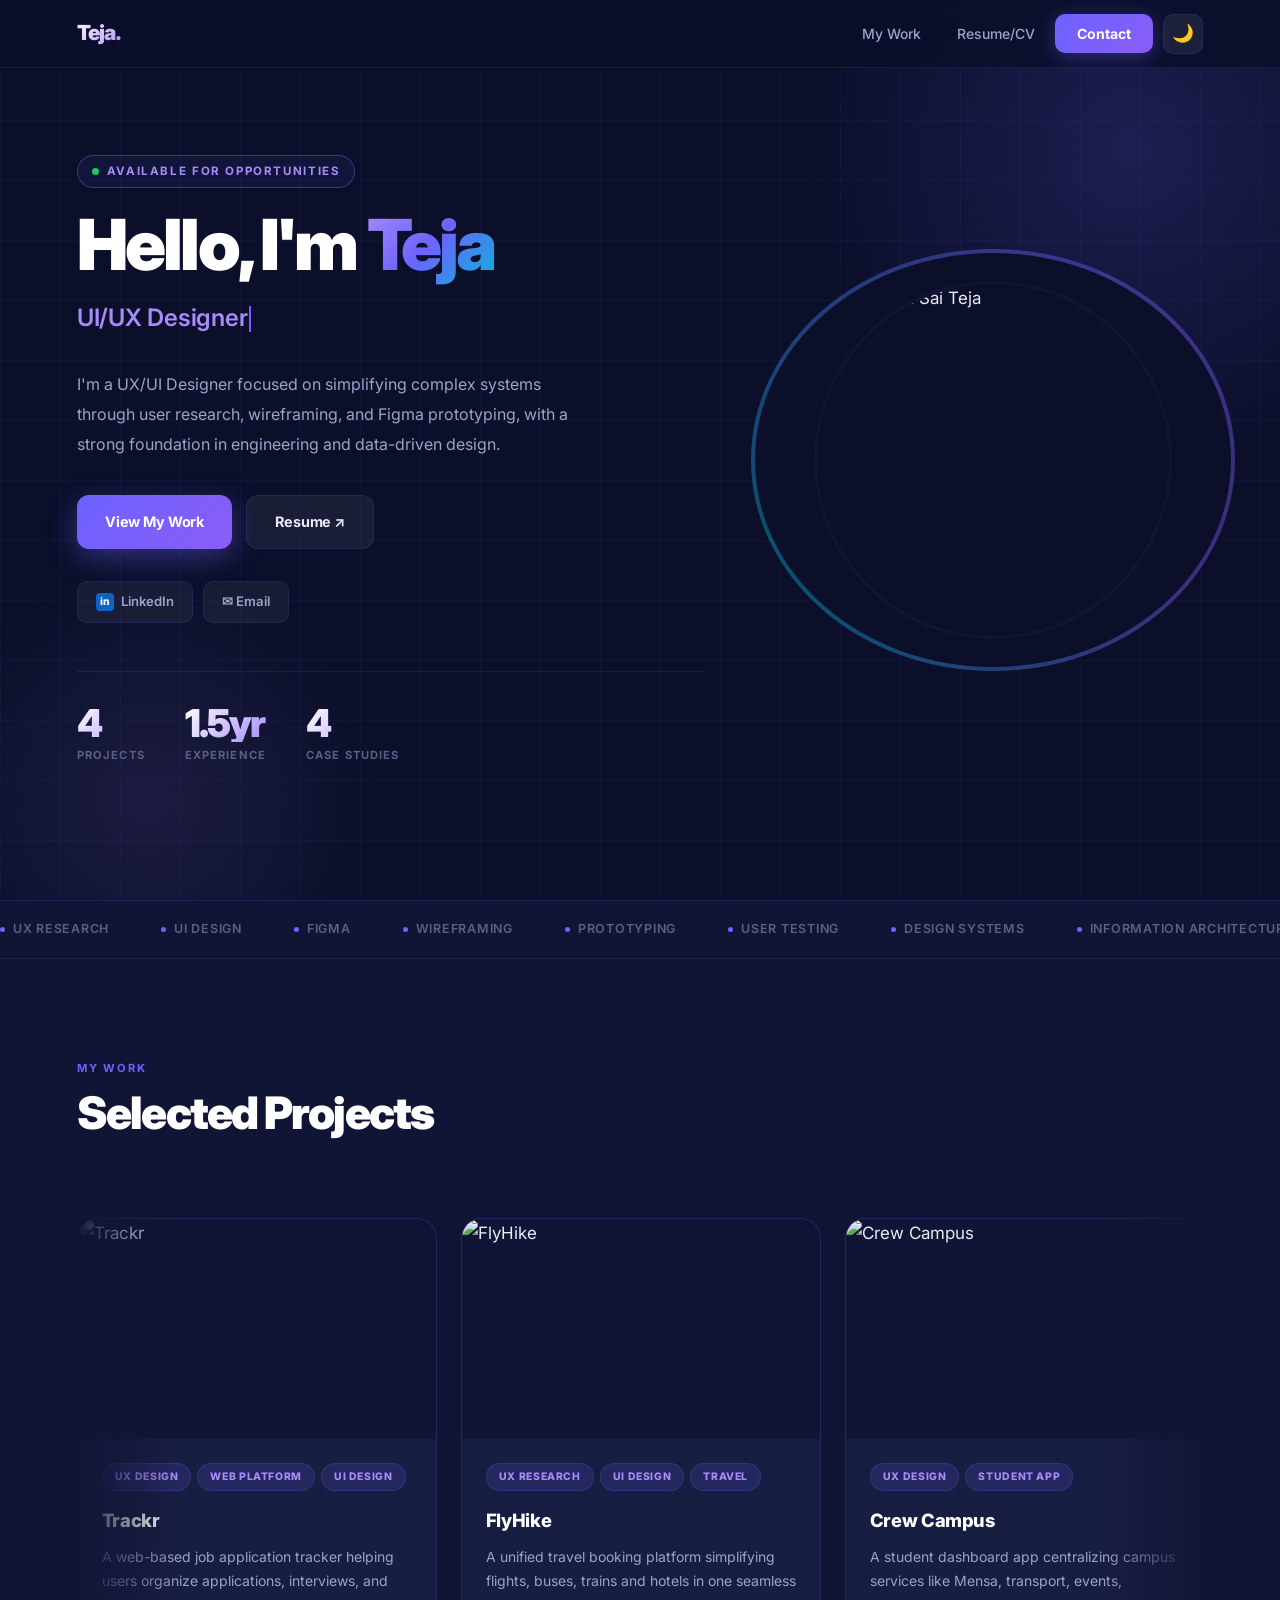
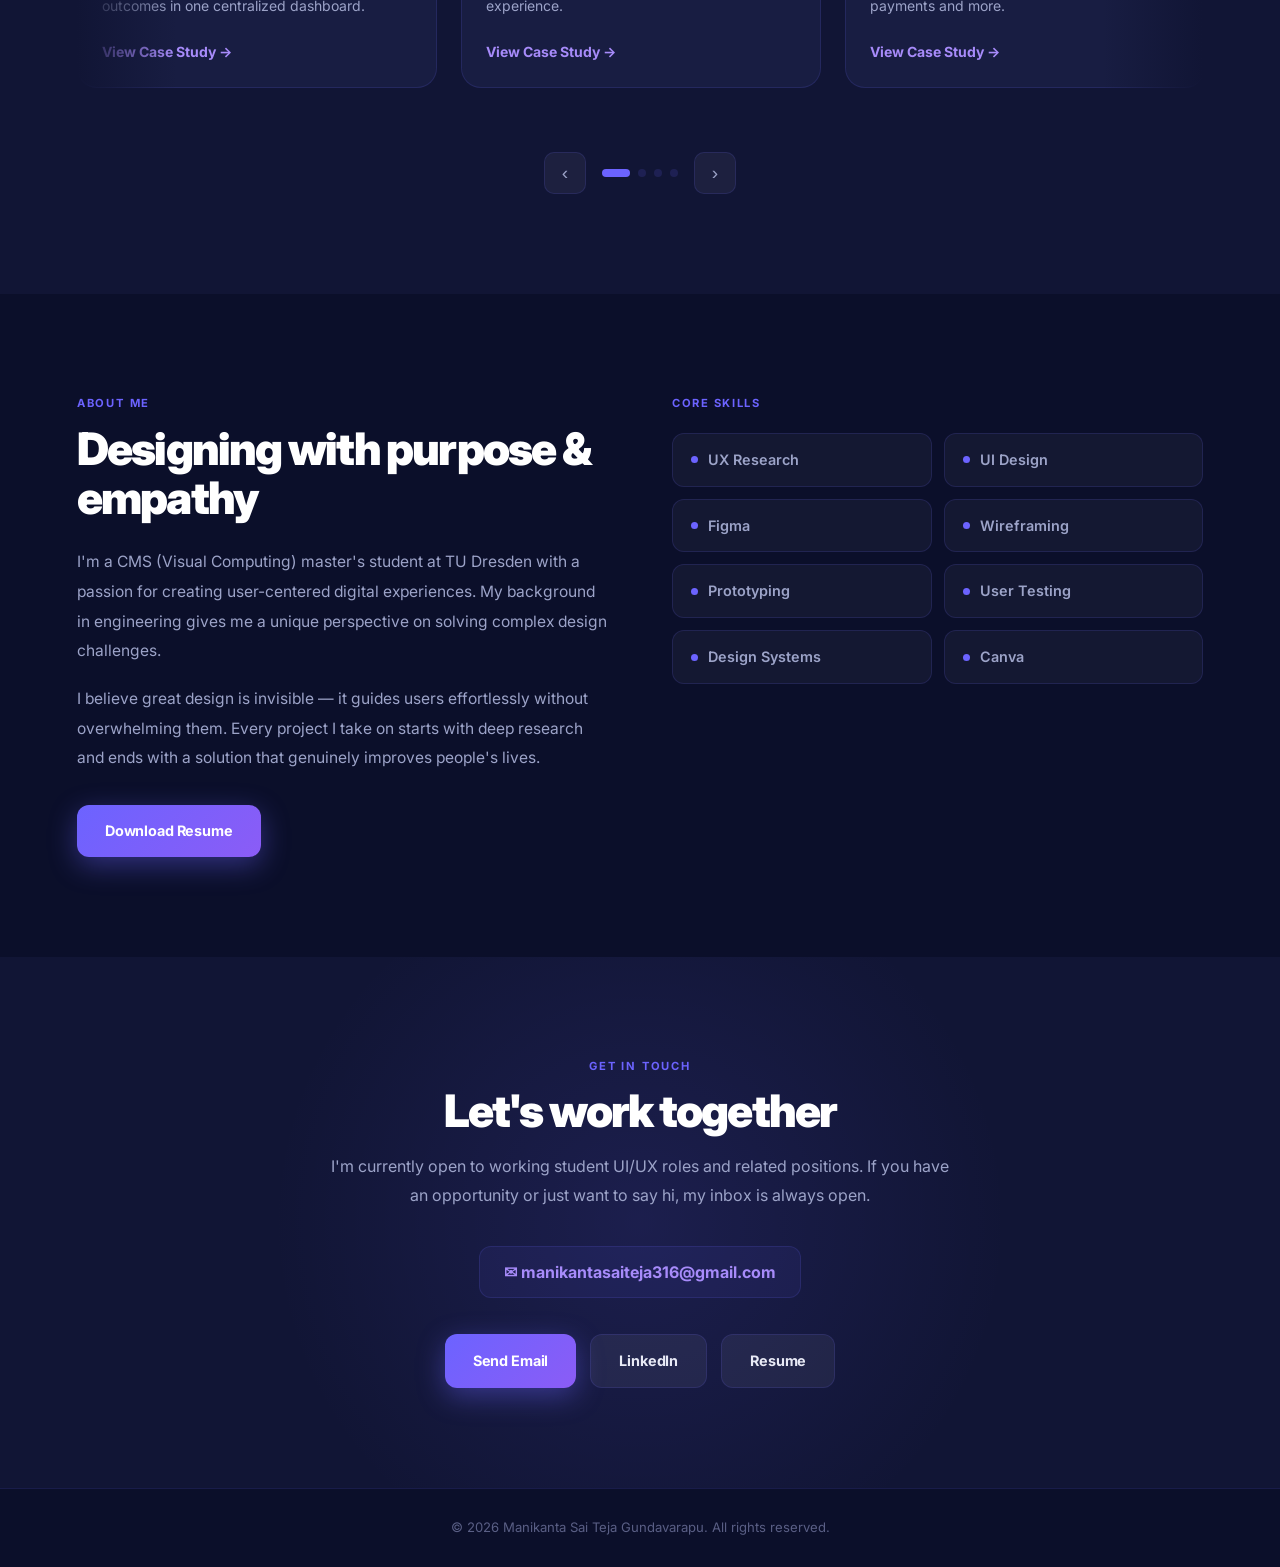
==== commit 1b59c11a: "error changes" ====
--- a/index.html
+++ b/index.html
@@ -1,4 +1,3 @@
-<<<<<<< HEAD
 <!DOCTYPE html>
 <html lang="en">
 <head>
@@ -9,20 +8,98 @@
   <link rel="preconnect" href="https://fonts.gstatic.com" crossorigin />
   <link href="https://fonts.googleapis.com/css2?family=Inter:wght@300;400;500;600;700;800;900&display=swap" rel="stylesheet" />
   <style>
+    :root {
+      --navy:   #0b0f2a;
+      --navy2:  #111535;
+      --navy3:  #181d42;
+      --accent: #6c63ff;
+      --accent2:#a78bfa;
+      --gold:   #f59e0b;
+      --text:   #e8eaf6;
+      --text2:  #9ca3c8;
+      --text3:  #5a5f85;
+      --border: rgba(108,99,255,0.15);
+      --card:   rgba(255,255,255,0.04);
+      --radius: 16px;
+      --tr:     0.25s cubic-bezier(0.4,0,0.2,1);
+    }
+    [data-theme="light"] {
+      --navy:   #f8f8ff;
+      --navy2:  #f0f0fa;
+      --navy3:  #e8e8f5;
+      --accent: #6c63ff;
+      --accent2:#5b52e0;
+      --gold:   #f59e0b;
+      --text:   #0d0f2a;
+      --text2:  #3a3d60;
+      --text3:  #8a8db0;
+      --border: rgba(108,99,255,0.18);
+      --card:   rgba(108,99,255,0.05);
+    }
     *, *::before, *::after { box-sizing: border-box; margin: 0; padding: 0; }
     html { scroll-behavior: smooth; }
     body {
       font-family: 'Inter', sans-serif;
-      font-size: 18px;
-      background: #fdf8f0;
-      color: #1a1a3e;
-      line-height: 1.6;
+      font-size: 17px;
+      background: var(--navy);
+      color: var(--text);
+      line-height: 1.65;
       overflow-x: hidden;
     }
     a { color: inherit; text-decoration: none; }
     img { max-width: 100%; display: block; }
 
-    /* ── NAV ── */
+    /* ── THEME TOGGLE ── */
+    .theme-toggle {
+      background: rgba(255,255,255,0.07);
+      border: 1px solid var(--border);
+      border-radius: 10px;
+      width: 40px; height: 40px;
+      display: flex; align-items: center; justify-content: center;
+      cursor: pointer;
+      font-size: 1.1rem;
+      color: var(--text2);
+      transition: all var(--tr);
+      margin-left: 6px;
+      flex-shrink: 0;
+    }
+    .theme-toggle:hover { background: rgba(108,99,255,0.15); color: var(--text); }
+
+    /* light mode — hero grid bg uses lighter tint */
+    [data-theme="light"] .hero::before {
+      background-image:
+        linear-gradient(rgba(108,99,255,0.08) 1px, transparent 1px),
+        linear-gradient(90deg, rgba(108,99,255,0.08) 1px, transparent 1px);
+    }
+    [data-theme="light"] .hero::after {
+      background: radial-gradient(circle, rgba(108,99,255,0.12) 0%, transparent 65%);
+    }
+    [data-theme="light"] .hero-glow2 {
+      background: radial-gradient(circle, rgba(167,139,250,0.08) 0%, transparent 65%);
+    }
+    [data-theme="light"] .hero-heading { color: var(--text); }
+    [data-theme="light"] .hero-image-wrap::after { background: var(--navy); }
+    [data-theme="light"] .project-title { color: var(--text); }
+    [data-theme="light"] .section-heading { color: var(--text); }
+    [data-theme="light"] .about-text h2 { color: var(--text); }
+    [data-theme="light"] nav { background: rgba(248,248,255,0.92); }
+    [data-theme="light"] nav.scrolled { background: rgba(248,248,255,0.99); box-shadow: 0 4px 24px rgba(108,99,255,0.1); }
+    [data-theme="light"] .nav-brand {
+      background: linear-gradient(135deg, var(--text) 0%, var(--accent) 100%);
+      -webkit-background-clip: text;
+      -webkit-text-fill-color: transparent;
+      background-clip: text;
+    }
+    [data-theme="light"] .nav-links { background: transparent; }
+    [data-theme="light"] .nav-links.open { background: var(--navy2); }
+    [data-theme="light"] .marquee-wrap { background: var(--navy2); }
+    [data-theme="light"] .stat-num {
+      background: linear-gradient(135deg, var(--text) 0%, var(--accent) 100%);
+      -webkit-background-clip: text;
+      -webkit-text-fill-color: transparent;
+      background-clip: text;
+    }
+    [data-theme="light"] footer { background: var(--navy2); }
     nav {
       position: fixed;
       top: 0; left: 0; right: 0;
@@ -31,37 +108,47 @@
       align-items: center;
       justify-content: space-between;
       padding: 0 6%;
-      height: 64px;
-      background: #ffffff;
-      border-bottom: 1px solid rgba(0,0,0,0.07);
-      transition: box-shadow 0.25s ease;
-    }
-    nav.scrolled { box-shadow: 0 2px 20px rgba(0,0,0,0.08); }
+      height: 68px;
+      background: rgba(11,15,42,0.85);
+      backdrop-filter: blur(20px);
+      -webkit-backdrop-filter: blur(20px);
+      border-bottom: 1px solid var(--border);
+      transition: background var(--tr), box-shadow var(--tr);
+    }
+    nav.scrolled {
+      background: rgba(11,15,42,0.97);
+      box-shadow: 0 4px 32px rgba(0,0,0,0.4);
+    }
     .nav-brand {
-      font-weight: 800;
-      font-size: 1.15rem;
-      letter-spacing: -0.04em;
-      color: #1a1a3e;
-    }
-    .nav-brand span { color: #FF9933; }
-    .nav-links { display: flex; align-items: center; gap: 6px; }
+      font-weight: 900;
+      font-size: 1.3rem;
+      letter-spacing: -0.05em;
+      background: linear-gradient(135deg, #fff 0%, var(--accent2) 100%);
+      -webkit-background-clip: text;
+      -webkit-text-fill-color: transparent;
+      background-clip: text;
+    }
+    .nav-links { display: flex; align-items: center; gap: 4px; }
     .nav-links a {
-      padding: 7px 16px;
-      border-radius: 9px;
-      font-size: 0.9rem;
+      padding: 8px 16px;
+      border-radius: 10px;
+      font-size: 0.875rem;
       font-weight: 500;
-      color: #444;
-      transition: color 0.2s, background 0.2s;
-    }
-    .nav-links a:hover { color: #1a1a3e; background: #f5f0e8; }
+      color: var(--text2);
+      transition: color var(--tr), background var(--tr);
+    }
+    .nav-links a:hover { color: var(--text); background: rgba(108,99,255,0.12); }
     .nav-links a.btn-nav {
-      background: #FF9933;
+      background: linear-gradient(135deg, var(--accent) 0%, #8b5cf6 100%);
       color: #fff;
       font-weight: 700;
-      padding: 8px 20px;
-      border-radius: 10px;
-    }
-    .nav-links a.btn-nav:hover { background: #e07a00; }
+      padding: 8px 22px;
+      box-shadow: 0 4px 20px rgba(108,99,255,0.35);
+    }
+    .nav-links a.btn-nav:hover {
+      transform: translateY(-1px);
+      box-shadow: 0 6px 28px rgba(108,99,255,0.5);
+    }
     .nav-hamburger {
       display: none;
       flex-direction: column;
@@ -73,7 +160,7 @@
     }
     .nav-hamburger span {
       display: block; width: 22px; height: 2px;
-      background: #444; border-radius: 2px; transition: 0.25s;
+      background: var(--text2); border-radius: 2px; transition: var(--tr);
     }
 
     /* ── HERO ── */
@@ -81,41 +168,100 @@
       min-height: 100vh;
       display: flex;
       align-items: center;
-      padding: 100px 6% 60px;
-      background: #fdf8f0;
+      padding: 100px 6% 80px;
       position: relative;
       overflow: hidden;
+      background: var(--navy);
+    }
+    /* grid bg */
+    .hero::before {
+      content: '';
+      position: absolute;
+      inset: 0;
+      background-image:
+        linear-gradient(rgba(108,99,255,0.06) 1px, transparent 1px),
+        linear-gradient(90deg, rgba(108,99,255,0.06) 1px, transparent 1px);
+      background-size: 60px 60px;
+      pointer-events: none;
+    }
+    /* glow orbs */
+    .hero::after {
+      content: '';
+      position: absolute;
+      top: -200px; right: -200px;
+      width: 700px; height: 700px;
+      border-radius: 50%;
+      background: radial-gradient(circle, rgba(108,99,255,0.18) 0%, transparent 65%);
+      pointer-events: none;
+    }
+    .hero-glow2 {
+      position: absolute;
+      bottom: -150px; left: -100px;
+      width: 500px; height: 500px;
+      border-radius: 50%;
+      background: radial-gradient(circle, rgba(167,139,250,0.1) 0%, transparent 65%);
+      pointer-events: none;
     }
     .hero-inner {
       max-width: 1400px;
       margin: 0 auto;
       width: 100%;
       display: grid;
-      grid-template-columns: 1fr minmax(280px, 420px);
-      gap: clamp(40px, 6vw, 100px);
-      align-items: center;
-    }
+      grid-template-columns: 1fr minmax(300px, 420px);
+      gap: clamp(48px, 6vw, 100px);
+      align-items: center;
+      position: relative;
+      z-index: 1;
+    }
+    .hero-eyebrow {
+      display: inline-flex;
+      align-items: center;
+      gap: 8px;
+      font-size: 0.72rem;
+      font-weight: 700;
+      letter-spacing: 0.14em;
+      text-transform: uppercase;
+      color: var(--accent2);
+      margin-bottom: 20px;
+      padding: 6px 14px;
+      border-radius: 100px;
+      border: 1px solid rgba(167,139,250,0.3);
+      background: rgba(108,99,255,0.08);
+    }
+    .hero-eyebrow::before {
+      content: '';
+      width: 7px; height: 7px;
+      border-radius: 50%;
+      background: #22c55e;
+      animation: pulse 2s infinite;
+    }
+    @keyframes pulse { 0%,100%{opacity:1;transform:scale(1);} 50%{opacity:0.4;transform:scale(1.5);} }
     .hero-heading {
-      font-size: clamp(2.6rem, 5vw, 4.2rem);
+      font-size: clamp(2.8rem, 5.5vw, 5rem);
       font-weight: 900;
       letter-spacing: -0.04em;
       line-height: 1.05;
-      color: #1a1a3e;
-      margin-bottom: 14px;
+      color: #fff;
+      margin-bottom: 16px;
+    }
+    .hero-heading .grad {
+      background: linear-gradient(135deg, var(--accent2) 0%, var(--accent) 50%, #06b6d4 100%);
+      -webkit-background-clip: text;
+      -webkit-text-fill-color: transparent;
+      background-clip: text;
     }
     .hero-subtitle {
       font-size: clamp(1.1rem, 2.2vw, 1.5rem);
-      color: #FF9933;
-      font-weight: 700;
+      font-weight: 600;
+      color: var(--accent2);
       margin-bottom: 24px;
       min-height: 2em;
       letter-spacing: -0.01em;
     }
-    .typing-text { color: #FF9933; }
     .cursor {
       display: inline-block;
       width: 2px; height: 1.1em;
-      background: #FF9933;
+      background: var(--accent);
       margin-left: 2px;
       vertical-align: text-bottom;
       animation: blink 1s step-end infinite;
@@ -123,110 +269,144 @@
     @keyframes blink { 0%,100%{opacity:1;} 50%{opacity:0;} }
     .hero-bio {
       font-size: 1rem;
-      color: #555;
-      max-width: 460px;
+      color: var(--text2);
+      max-width: 500px;
       margin-bottom: 36px;
-      line-height: 1.8;
-    }
-    .hero-cta { display: flex; gap: 12px; flex-wrap: wrap; margin-bottom: 28px; }
+      line-height: 1.85;
+    }
+    .hero-cta { display: flex; gap: 14px; flex-wrap: wrap; margin-bottom: 32px; }
     .btn {
       display: inline-flex;
       align-items: center;
       gap: 8px;
-      padding: 13px 26px;
-      border-radius: 11px;
-      font-size: 0.95rem;
+      padding: 14px 28px;
+      border-radius: 12px;
+      font-size: 0.9rem;
       font-weight: 700;
       cursor: pointer;
-      transition: all 0.22s ease;
+      transition: all var(--tr);
       border: none;
       font-family: inherit;
       letter-spacing: -0.01em;
     }
-    .btn-primary { background: #FF9933; color: #fff; }
-    .btn-primary:hover { background: #e07a00; transform: translateY(-2px); box-shadow: 0 8px 24px rgba(255,153,51,0.3); }
+    .btn-primary {
+      background: linear-gradient(135deg, var(--accent) 0%, #8b5cf6 100%);
+      color: #fff;
+      box-shadow: 0 8px 28px rgba(108,99,255,0.4);
+    }
+    .btn-primary:hover {
+      transform: translateY(-2px);
+      box-shadow: 0 12px 36px rgba(108,99,255,0.55);
+    }
     .btn-secondary {
-      background: transparent;
-      color: #1a1a3e;
-      border: 1.5px solid #d0c8b8;
-    }
-    .btn-secondary:hover { background: #f5f0e8; border-color: #FF9933; transform: translateY(-2px); }
-    .hero-socials { display: flex; gap: 10px; align-items: center; margin-bottom: 44px; }
+      background: rgba(255,255,255,0.06);
+      color: var(--text);
+      border: 1px solid var(--border);
+    }
+    .btn-secondary:hover {
+      background: rgba(108,99,255,0.12);
+      border-color: rgba(108,99,255,0.4);
+      transform: translateY(-2px);
+    }
+    .hero-socials { display: flex; gap: 10px; margin-bottom: 48px; }
     .social-badge {
       display: inline-flex;
       align-items: center;
       gap: 7px;
-      padding: 8px 16px;
-      border-radius: 9px;
-      background: #fff;
-      border: 1px solid #e0d8cc;
-      font-size: 0.85rem;
+      padding: 9px 18px;
+      border-radius: 10px;
+      background: rgba(255,255,255,0.05);
+      border: 1px solid var(--border);
+      font-size: 0.82rem;
       font-weight: 600;
-      color: #444;
-      transition: all 0.2s;
-    }
-    .social-badge:hover { color: #FF9933; border-color: #FF9933; transform: translateY(-2px); }
+      color: var(--text2);
+      transition: all var(--tr);
+    }
+    .social-badge:hover { color: var(--accent2); border-color: rgba(108,99,255,0.4); transform: translateY(-2px); }
     .li-icon {
       width: 18px; height: 18px;
       background: #0a66c2;
       border-radius: 4px;
       display: flex; align-items: center; justify-content: center;
-      color: #fff; font-size: 0.65rem; font-weight: 800; flex-shrink: 0;
+      color: #fff; font-size: 0.65rem; font-weight: 800;
     }
     .hero-stats {
       display: flex;
       gap: 40px;
-      padding-top: 28px;
-      border-top: 1px solid #e8e0d0;
+      padding-top: 32px;
+      border-top: 1px solid var(--border);
     }
     .stat-num {
-      font-size: 2.2rem;
+      font-size: 2.4rem;
       font-weight: 900;
-      color: #1a1a3e;
-      letter-spacing: -0.04em;
+      color: #fff;
+      letter-spacing: -0.05em;
       line-height: 1;
+      background: linear-gradient(135deg, #fff 0%, var(--accent2) 100%);
+      -webkit-background-clip: text;
+      -webkit-text-fill-color: transparent;
+      background-clip: text;
     }
     .stat-label {
-      font-size: 0.72rem;
-      color: #999;
+      font-size: 0.7rem;
+      color: var(--text3);
       font-weight: 700;
       text-transform: uppercase;
-      letter-spacing: 0.08em;
+      letter-spacing: 0.1em;
       margin-top: 4px;
     }
+
+    /* hero image */
     .hero-image-wrap {
       position: relative;
       display: flex;
       justify-content: center;
       align-items: center;
     }
+    .hero-image-wrap::before {
+      content: '';
+      position: absolute;
+      inset: -32px;
+      border-radius: 50%;
+      background: conic-gradient(from 0deg, var(--accent), #8b5cf6, #06b6d4, var(--accent));
+      animation: spin 8s linear infinite;
+      opacity: 0.4;
+    }
+    .hero-image-wrap::after {
+      content: '';
+      position: absolute;
+      inset: -28px;
+      border-radius: 50%;
+      background: var(--navy);
+    }
+    @keyframes spin { to { transform: rotate(360deg); } }
     .hero-img {
-      width: clamp(220px, 28vw, 400px);
-      height: clamp(220px, 28vw, 400px);
+      width: clamp(240px, 28vw, 380px);
+      height: clamp(240px, 28vw, 380px);
       border-radius: 50%;
       object-fit: cover;
       object-position: top center;
-      border: 3px solid #FF9933;
-      box-shadow: 0 0 0 10px rgba(255,153,51,0.08), 0 20px 60px rgba(0,0,0,0.1);
-      transition: transform 0.3s ease, box-shadow 0.3s ease;
-    }
-    .hero-img:hover {
-      transform: scale(1.03);
-      box-shadow: 0 0 0 14px rgba(255,153,51,0.12), 0 24px 70px rgba(0,0,0,0.15);
-    }
+      position: relative;
+      z-index: 1;
+      border: 3px solid var(--navy2);
+      transition: transform var(--tr);
+      animation: floatY 5s ease-in-out infinite;
+    }
+    .hero-img:hover { transform: scale(1.04); animation-play-state: paused; }
+    @keyframes floatY { 0%,100%{transform:translateY(0);} 50%{transform:translateY(-14px);} }
 
     /* ── MARQUEE ── */
     .marquee-wrap {
       overflow: hidden;
-      border-top: 1px solid #ede5d8;
-      border-bottom: 1px solid #ede5d8;
-      padding: 16px 0;
-      background: #fff;
+      border-top: 1px solid var(--border);
+      border-bottom: 1px solid var(--border);
+      padding: 18px 0;
+      background: var(--navy2);
     }
     .marquee-track {
       display: flex;
-      gap: 48px;
-      animation: marquee 30s linear infinite;
+      gap: 52px;
+      animation: marquee 28s linear infinite;
       width: max-content;
     }
     .marquee-wrap:hover .marquee-track { animation-play-state: paused; }
@@ -235,17 +415,18 @@
       display: flex;
       align-items: center;
       gap: 8px;
-      font-size: 0.82rem;
+      font-size: 0.78rem;
       font-weight: 600;
-      color: #888;
+      color: var(--text3);
       white-space: nowrap;
-      letter-spacing: 0.02em;
+      letter-spacing: 0.06em;
+      text-transform: uppercase;
     }
     .marquee-item::before {
       content: '';
-      width: 6px; height: 6px;
+      width: 5px; height: 5px;
       border-radius: 50%;
-      background: #FF9933;
+      background: var(--accent);
       flex-shrink: 0;
     }
 
@@ -253,43 +434,43 @@
     section { padding: 100px 6%; }
     .section-inner { max-width: 1400px; margin: 0 auto; width: 100%; }
     .section-label {
-      font-size: 0.72rem;
+      font-size: 0.7rem;
       font-weight: 700;
-      letter-spacing: 0.14em;
-      color: #FF9933;
+      letter-spacing: 0.16em;
+      color: var(--accent);
       text-transform: uppercase;
-      margin-bottom: 10px;
+      margin-bottom: 12px;
     }
     .section-heading {
       font-size: clamp(2rem, 3.5vw, 3rem);
       font-weight: 900;
       letter-spacing: -0.04em;
-      margin-bottom: 52px;
+      margin-bottom: 56px;
       line-height: 1.1;
-      color: #1a1a3e;
+      color: #fff;
     }
 
     /* ── PROJECTS ── */
-    #projects { background: #fdf5e8; }
+    #projects { background: var(--navy2); }
     .projects-carousel-wrap {
       overflow: hidden;
       position: relative;
-      padding: 20px 0;
+      padding: 24px 0;
     }
     .projects-carousel-wrap::before,
     .projects-carousel-wrap::after {
       content: '';
       position: absolute;
       top: 0; bottom: 0;
-      width: 80px;
+      width: 100px;
       z-index: 2;
       pointer-events: none;
     }
-    .projects-carousel-wrap::before { left: 0; background: linear-gradient(90deg, #fdf5e8, transparent); }
-    .projects-carousel-wrap::after  { right: 0; background: linear-gradient(270deg, #fdf5e8, transparent); }
+    .projects-carousel-wrap::before { left: 0; background: linear-gradient(90deg, var(--navy2), transparent); }
+    .projects-carousel-wrap::after  { right: 0; background: linear-gradient(270deg, var(--navy2), transparent); }
     .projects-track {
       display: flex;
-      gap: 20px;
+      gap: 24px;
       animation: scroll-projects 40s linear infinite;
       width: max-content;
       transition: transform 0.5s ease;
@@ -297,125 +478,142 @@
     .projects-carousel-wrap:hover .projects-track { animation-play-state: paused; }
     .projects-track.manual-control { animation: none; }
     @keyframes scroll-projects { from{transform:translateX(0);} to{transform:translateX(-50%);} }
+
     .project-card {
       flex: 0 0 360px;
-      background: #fff;
-      border-radius: 18px;
-      border: 1px solid #ede5d8;
+      background: var(--navy3);
+      border-radius: 20px;
+      border: 1px solid var(--border);
       overflow: hidden;
-      transition: transform 0.28s ease, box-shadow 0.28s ease;
+      transition: transform var(--tr), box-shadow var(--tr), border-color var(--tr);
       display: flex;
       flex-direction: column;
       position: relative;
     }
+    .project-card::before {
+      content: '';
+      position: absolute;
+      top: 0; left: 0; right: 0;
+      height: 2px;
+      background: linear-gradient(90deg, var(--accent), #8b5cf6, #06b6d4);
+      opacity: 0;
+      transition: opacity var(--tr);
+    }
     .project-card:hover {
-      transform: translateY(-8px);
-      box-shadow: 0 20px 48px rgba(0,0,0,0.1);
-    }
-    .project-img-wrap { overflow: hidden; height: 210px; background: #f5f0e8; }
+      transform: translateY(-10px);
+      box-shadow: 0 24px 60px rgba(0,0,0,0.4), 0 0 0 1px rgba(108,99,255,0.3);
+      border-color: rgba(108,99,255,0.3);
+    }
+    .project-card:hover::before { opacity: 1; }
+    .project-img-wrap { overflow: hidden; height: 220px; background: var(--navy2); }
     .project-img-wrap img {
       width: 100%; height: 100%;
       object-fit: cover;
-      transition: transform 0.5s ease;
-    }
-    .project-card:hover .project-img-wrap img { transform: scale(1.06); }
+      transition: transform 0.55s ease;
+    }
+    .project-card:hover .project-img-wrap img { transform: scale(1.08); }
     .project-body { padding: 24px; flex: 1; display: flex; flex-direction: column; }
     .project-tags { display: flex; flex-wrap: wrap; gap: 6px; margin-bottom: 14px; }
     .tag {
-      font-size: 0.68rem;
+      font-size: 0.65rem;
       font-weight: 800;
-      padding: 4px 11px;
+      padding: 4px 12px;
       border-radius: 100px;
-      background: rgba(255,153,51,0.1);
-      color: #e07a00;
-      letter-spacing: 0.05em;
+      background: rgba(108,99,255,0.15);
+      color: var(--accent2);
+      letter-spacing: 0.06em;
       text-transform: uppercase;
+      border: 1px solid rgba(108,99,255,0.2);
     }
     .project-title {
       font-size: 1.15rem;
       font-weight: 800;
       margin-bottom: 10px;
       letter-spacing: -0.02em;
-      color: #1a1a3e;
+      color: #fff;
     }
     .project-desc {
-      font-size: 0.9rem;
-      color: #666;
+      font-size: 0.875rem;
+      color: var(--text2);
       line-height: 1.75;
       flex: 1;
-      margin-bottom: 20px;
+      margin-bottom: 22px;
     }
     .project-link {
       display: inline-flex;
       align-items: center;
       gap: 6px;
-      font-size: 0.9rem;
+      font-size: 0.875rem;
       font-weight: 700;
-      color: #FF9933;
-      transition: gap 0.2s;
-    }
-    .project-link:hover { gap: 12px; }
+      color: var(--accent2);
+      transition: gap var(--tr), color var(--tr);
+    }
+    .project-link:hover { gap: 12px; color: #fff; }
+
     .carousel-controls {
       display: flex;
       justify-content: center;
       align-items: center;
       gap: 16px;
-      margin-top: 36px;
-    }
-    .carousel-nav { display: flex; gap: 10px; align-items: center; }
+      margin-top: 40px;
+    }
+    .carousel-nav { display: flex; gap: 8px; align-items: center; }
     .carousel-dot {
-      width: 10px; height: 10px;
+      width: 8px; height: 8px;
       border-radius: 50%;
-      background: #ddd;
-      border: 2px solid #ddd;
+      background: var(--border);
+      border: none;
       cursor: pointer;
-      transition: all 0.2s;
-    }
-    .carousel-dot:hover { background: #bbb; border-color: #bbb; }
-    .carousel-dot.active { background: #FF9933; border-color: #FF9933; width: 32px; border-radius: 5px; }
+      transition: all var(--tr);
+    }
+    .carousel-dot:hover { background: var(--text3); }
+    .carousel-dot.active { background: var(--accent); width: 28px; border-radius: 4px; }
     .carousel-btn {
-      background: #fff;
-      border: 1px solid #e0d8cc;
-      border-radius: 9px;
-      width: 40px; height: 40px;
+      background: rgba(255,255,255,0.05);
+      border: 1px solid var(--border);
+      border-radius: 10px;
+      width: 42px; height: 42px;
       display: flex; align-items: center; justify-content: center;
       cursor: pointer;
       font-size: 1.2rem;
-      color: #666;
-      transition: all 0.2s;
-    }
-    .carousel-btn:hover { background: #FF9933; color: #fff; border-color: #FF9933; }
+      color: var(--text2);
+      transition: all var(--tr);
+    }
+    .carousel-btn:hover {
+      background: var(--accent);
+      color: #fff;
+      border-color: var(--accent);
+    }
 
     /* ── ABOUT ── */
-    #about { background: #fff; }
+    #about { background: var(--navy); }
     .about-grid {
       display: grid;
       grid-template-columns: 1fr 1fr;
-      gap: clamp(40px, 5vw, 80px);
+      gap: clamp(48px, 5vw, 88px);
       align-items: start;
     }
     .about-text h2 {
       font-size: clamp(2rem, 3.5vw, 2.8rem);
       font-weight: 900;
       letter-spacing: -0.04em;
-      margin-bottom: 22px;
+      margin-bottom: 24px;
       line-height: 1.1;
-      color: #1a1a3e;
+      color: #fff;
     }
     .about-text p {
       font-size: 0.975rem;
-      color: #555;
-      line-height: 1.85;
+      color: var(--text2);
+      line-height: 1.9;
       margin-bottom: 18px;
     }
-    .about-text p a { color: #FF9933; font-weight: 600; }
     .skills-label {
-      font-size: 0.72rem;
+      font-size: 0.7rem;
       font-weight: 700;
-      letter-spacing: 0.12em;
-      color: #FF9933;
+      letter-spacing: 0.14em;
+      color: var(--accent);
       text-transform: uppercase;
-      margin-bottom: 18px;
+      margin-bottom: 20px;
     }
     .skills-grid {
       display: grid;
@@ -428,33 +626,58 @@
       gap: 10px;
       padding: 14px 18px;
       border-radius: 12px;
-      background: #e8f5f0;
-      border: 1px solid #c8e8dc;
-      font-size: 0.92rem;
+      background: var(--card);
+      border: 1px solid var(--border);
+      font-size: 0.9rem;
       font-weight: 600;
-      color: #2a6a50;
-      transition: all 0.2s;
-    }
-    .skill-item:hover {
-      background: #d4ede5;
-      transform: translateX(4px);
-    }
+      color: var(--text2);
+      transition: all var(--tr);
+      position: relative;
+      overflow: hidden;
+    }
+    .skill-item::before {
+      content: '';
+      position: absolute;
+      left: 0; top: 0; bottom: 0;
+      width: 3px;
+      background: linear-gradient(180deg, var(--accent), var(--accent2));
+      transform: scaleY(0);
+      transform-origin: bottom;
+      transition: transform var(--tr);
+    }
+    .skill-item:hover { color: #fff; border-color: rgba(108,99,255,0.4); background: rgba(108,99,255,0.1); }
+    .skill-item:hover::before { transform: scaleY(1); }
     .skill-dot {
-      width: 8px; height: 8px;
+      width: 7px; height: 7px;
       border-radius: 50%;
-      background: #FF9933;
+      background: var(--accent);
       flex-shrink: 0;
     }
 
     /* ── CONTACT ── */
-    #contact { background: #fdf5e8; text-align: center; }
-    .contact-inner { max-width: 600px; margin: 0 auto; }
-    .contact-inner .section-heading { margin-bottom: 14px; }
+    #contact {
+      background: var(--navy2);
+      text-align: center;
+      position: relative;
+      overflow: hidden;
+    }
+    #contact::before {
+      content: '';
+      position: absolute;
+      top: 50%; left: 50%;
+      transform: translate(-50%, -50%);
+      width: 800px; height: 800px;
+      border-radius: 50%;
+      background: radial-gradient(circle, rgba(108,99,255,0.12) 0%, transparent 65%);
+      pointer-events: none;
+    }
+    .contact-inner { max-width: 620px; margin: 0 auto; position: relative; z-index: 1; }
+    .contact-inner .section-heading { margin-bottom: 16px; }
     .contact-sub {
-      color: #666;
-      margin-bottom: 32px;
-      font-size: 0.975rem;
-      line-height: 1.75;
+      color: var(--text2);
+      margin-bottom: 36px;
+      font-size: 1rem;
+      line-height: 1.8;
     }
     .contact-email {
       display: inline-flex;
@@ -462,77 +685,84 @@
       gap: 8px;
       font-size: 1rem;
       font-weight: 700;
-      color: #FF9933;
-      margin-bottom: 32px;
-      transition: opacity 0.2s;
-    }
-    .contact-email:hover { opacity: 0.75; }
-    .contact-buttons { display: flex; gap: 12px; justify-content: center; flex-wrap: wrap; }
+      color: var(--accent2);
+      margin-bottom: 36px;
+      padding: 12px 24px;
+      border-radius: 12px;
+      border: 1px solid var(--border);
+      background: rgba(108,99,255,0.08);
+      transition: all var(--tr);
+    }
+    .contact-email:hover {
+      background: rgba(108,99,255,0.16);
+      border-color: rgba(108,99,255,0.4);
+      transform: translateY(-2px);
+    }
+    .contact-buttons { display: flex; gap: 14px; justify-content: center; flex-wrap: wrap; }
 
     /* ── FOOTER ── */
     footer {
-      padding: 24px 6%;
+      padding: 28px 6%;
       text-align: center;
-      border-top: 1px solid #ede5d8;
-      font-size: 0.875rem;
-      color: #999;
-      background: #fff;
+      border-top: 1px solid var(--border);
+      font-size: 0.82rem;
+      color: var(--text3);
+      background: var(--navy);
     }
 
     /* ── ANIMATIONS ── */
-    @keyframes fadeUp { from{opacity:0;transform:translateY(28px);} to{opacity:1;transform:translateY(0);} }
-    @keyframes fadeRight { from{opacity:0;transform:translateX(28px);} to{opacity:1;transform:translateX(0);} }
-    @keyframes floatY { 0%,100%{transform:translateY(0);} 50%{transform:translateY(-12px);} }
-
-    .hero-heading { animation: fadeUp 0.6s 0.1s ease both; }
-    .hero-subtitle { animation: fadeUp 0.6s 0.2s ease both; }
-    .hero-bio { animation: fadeUp 0.6s 0.3s ease both; }
-    .hero-cta { animation: fadeUp 0.6s 0.4s ease both; }
-    .hero-socials { animation: fadeUp 0.6s 0.5s ease both; }
-    .hero-stats { animation: fadeUp 0.6s 0.6s ease both; }
-    .hero-image-wrap { animation: fadeRight 0.8s 0.2s ease both; }
-    .hero-img { animation: floatY 5s ease-in-out infinite; }
-
-    .reveal { opacity: 0; transform: translateY(24px); transition: opacity 0.6s ease, transform 0.6s ease; }
-    .reveal.visible { opacity: 1; transform: translateY(0); }
-    .reveal-left { opacity: 0; transform: translateX(-24px); transition: opacity 0.6s ease, transform 0.6s ease; }
-    .reveal-left.visible { opacity: 1; transform: translateX(0); }
-    .reveal-right { opacity: 0; transform: translateX(24px); transition: opacity 0.6s ease, transform 0.6s ease; }
-    .reveal-right.visible { opacity: 1; transform: translateX(0); }
-    .stagger > * { opacity: 0; transform: translateY(20px); transition: opacity 0.5s ease, transform 0.5s ease; }
-    .stagger.visible > *:nth-child(1) { opacity:1; transform:none; transition-delay:.05s; }
-    .stagger.visible > *:nth-child(2) { opacity:1; transform:none; transition-delay:.12s; }
-    .stagger.visible > *:nth-child(3) { opacity:1; transform:none; transition-delay:.19s; }
-    .stagger.visible > *:nth-child(4) { opacity:1; transform:none; transition-delay:.26s; }
-    .stagger.visible > *:nth-child(5) { opacity:1; transform:none; transition-delay:.33s; }
-    .stagger.visible > *:nth-child(6) { opacity:1; transform:none; transition-delay:.40s; }
-    .stagger.visible > *:nth-child(7) { opacity:1; transform:none; transition-delay:.47s; }
-    .stagger.visible > *:nth-child(8) { opacity:1; transform:none; transition-delay:.54s; }
+    @keyframes fadeUp   { from{opacity:0;transform:translateY(28px);}  to{opacity:1;transform:translateY(0);} }
+    @keyframes fadeRight{ from{opacity:0;transform:translateX(28px);}  to{opacity:1;transform:translateX(0);} }
+
+    .hero-eyebrow   { animation: fadeUp 0.5s 0.05s ease both; }
+    .hero-heading   { animation: fadeUp 0.6s 0.15s ease both; }
+    .hero-subtitle  { animation: fadeUp 0.6s 0.25s ease both; }
+    .hero-bio       { animation: fadeUp 0.6s 0.35s ease both; }
+    .hero-cta       { animation: fadeUp 0.6s 0.45s ease both; }
+    .hero-socials   { animation: fadeUp 0.6s 0.55s ease both; }
+    .hero-stats     { animation: fadeUp 0.6s 0.65s ease both; }
+    .hero-image-wrap{ animation: fadeRight 0.9s 0.2s ease both; }
+
+    .reveal       { opacity:0; transform:translateY(24px);  transition:opacity .65s ease,transform .65s ease; }
+    .reveal.visible{ opacity:1; transform:translateY(0); }
+    .reveal-left  { opacity:0; transform:translateX(-24px); transition:opacity .65s ease,transform .65s ease; }
+    .reveal-left.visible{ opacity:1; transform:translateX(0); }
+    .reveal-right { opacity:0; transform:translateX(24px);  transition:opacity .65s ease,transform .65s ease; }
+    .reveal-right.visible{ opacity:1; transform:translateX(0); }
+    .stagger>*{ opacity:0; transform:translateY(20px); transition:opacity .5s ease,transform .5s ease; }
+    .stagger.visible>*:nth-child(1){opacity:1;transform:none;transition-delay:.05s;}
+    .stagger.visible>*:nth-child(2){opacity:1;transform:none;transition-delay:.12s;}
+    .stagger.visible>*:nth-child(3){opacity:1;transform:none;transition-delay:.19s;}
+    .stagger.visible>*:nth-child(4){opacity:1;transform:none;transition-delay:.26s;}
+    .stagger.visible>*:nth-child(5){opacity:1;transform:none;transition-delay:.33s;}
+    .stagger.visible>*:nth-child(6){opacity:1;transform:none;transition-delay:.40s;}
+    .stagger.visible>*:nth-child(7){opacity:1;transform:none;transition-delay:.47s;}
+    .stagger.visible>*:nth-child(8){opacity:1;transform:none;transition-delay:.54s;}
 
     /* ── RESPONSIVE ── */
-    @media (max-width: 900px) {
-      .hero-inner { grid-template-columns: 1fr; gap: 48px; }
+    @media (max-width: 960px) {
+      .hero-inner   { grid-template-columns: 1fr; gap: 52px; }
       .hero-image-wrap { order: -1; }
-      .hero-img { width: clamp(180px, 45vw, 280px); height: clamp(180px, 45vw, 280px); }
-      .about-grid { grid-template-columns: 1fr; gap: 44px; }
+      .hero-img     { width: clamp(180px, 45vw, 300px); height: clamp(180px, 45vw, 300px); }
+      .about-grid   { grid-template-columns: 1fr; gap: 48px; }
     }
     @media (max-width: 640px) {
       .nav-hamburger { display: flex; }
       .nav-links {
         display: none;
         position: fixed;
-        top: 64px; left: 0; right: 0;
-        background: #fff;
-        border-bottom: 1px solid #ede5d8;
+        top: 68px; left: 0; right: 0;
+        background: var(--navy2);
+        border-bottom: 1px solid var(--border);
         flex-direction: column;
         padding: 16px 6%;
         gap: 4px;
       }
       .nav-links.open { display: flex; }
       .nav-links a { width: 100%; padding: 12px 16px; }
-      .hero-stats { gap: 24px; flex-wrap: wrap; }
-      .hero-cta { flex-direction: column; }
-      .btn { justify-content: center; }
+      .hero-stats  { gap: 24px; flex-wrap: wrap; }
+      .hero-cta    { flex-direction: column; }
+      .btn         { justify-content: center; }
       .skills-grid { grid-template-columns: 1fr; }
     }
   </style>
@@ -541,7 +771,7 @@
 
   <!-- NAV -->
   <nav id="mainNav">
-    <a href="#" class="nav-brand">Teja<span>.</span></a>
+    <a href="#" class="nav-brand">Teja.</a>
     <button class="nav-hamburger" id="hamburger" aria-label="Toggle menu">
       <span></span><span></span><span></span>
     </button>
@@ -549,15 +779,18 @@
       <a href="#projects">My Work</a>
       <a href="https://drive.google.com/file/d/1WfQl97TthRZkP6kutEcEHhvJuOFtfp_x/view?usp=sharing" target="_blank" rel="noopener">Resume/CV</a>
       <a href="contact-page.html" class="btn-nav">Contact</a>
+      <button class="theme-toggle" id="themeToggle" aria-label="Toggle theme">🌙</button>
     </div>
   </nav>
 
   <!-- HERO -->
   <section class="hero" id="home">
+    <div class="hero-glow2"></div>
     <div class="hero-inner">
       <div class="hero-content">
-        <h1 class="hero-heading">Hello, I'm Teja</h1>
-        <p class="hero-subtitle"><span class="typing-text" id="typing"></span><span class="cursor"></span></p>
+        <div class="hero-eyebrow">Available for opportunities</div>
+        <h1 class="hero-heading">Hello, I'm <span class="grad">Teja</span></h1>
+        <p class="hero-subtitle"><span id="typing"></span><span class="cursor"></span></p>
         <p class="hero-bio">I'm a UX/UI Designer focused on simplifying complex systems through user research, wireframing, and Figma prototyping, with a strong foundation in engineering and data-driven design.</p>
         <div class="hero-cta">
           <a href="#projects" class="btn btn-primary">View My Work</a>
@@ -570,22 +803,13 @@
           <a href="mailto:manikantasaiteja316@gmail.com" class="social-badge">&#9993; Email</a>
         </div>
         <div class="hero-stats">
-          <div class="stat">
-            <div class="stat-num">4</div>
-            <div class="stat-label">Projects</div>
-          </div>
-          <div class="stat">
-            <div class="stat-num">1.5yr</div>
-            <div class="stat-label">Experience</div>
-          </div>
-          <div class="stat">
-            <div class="stat-num">4</div>
-            <div class="stat-label">Case Studies</div>
-          </div>
+          <div class="stat"><div class="stat-num">4</div><div class="stat-label">Projects</div></div>
+          <div class="stat"><div class="stat-num">1.5yr</div><div class="stat-label">Experience</div></div>
+          <div class="stat"><div class="stat-num">4</div><div class="stat-label">Case Studies</div></div>
         </div>
       </div>
       <div class="hero-image-wrap">
-        <img src="https://lh3.googleusercontent.com/d/1yKQyTbh4qRWd8DdRZ279RbUvQQ3BJUXC" alt="Manikanta Sai Teja Gundavarapu" class="hero-img" loading="eager" />
+        <img src="https://lh3.googleusercontent.com/d/1yKQyTbh4qRWd8DdRZ279RbUvQQ3BJUXC" alt="Manikanta Sai Teja" class="hero-img" loading="eager" />
       </div>
     </div>
   </section>
@@ -593,26 +817,8 @@
   <!-- MARQUEE -->
   <div class="marquee-wrap" aria-hidden="true">
     <div class="marquee-track">
-      <span class="marquee-item">UX Research</span>
-      <span class="marquee-item">UI Design</span>
-      <span class="marquee-item">Figma</span>
-      <span class="marquee-item">Wireframing</span>
-      <span class="marquee-item">Prototyping</span>
-      <span class="marquee-item">User Testing</span>
-      <span class="marquee-item">Design Systems</span>
-      <span class="marquee-item">Information Architecture</span>
-      <span class="marquee-item">Interaction Design</span>
-      <span class="marquee-item">Visual Design</span>
-      <span class="marquee-item">UX Research</span>
-      <span class="marquee-item">UI Design</span>
-      <span class="marquee-item">Figma</span>
-      <span class="marquee-item">Wireframing</span>
-      <span class="marquee-item">Prototyping</span>
-      <span class="marquee-item">User Testing</span>
-      <span class="marquee-item">Design Systems</span>
-      <span class="marquee-item">Information Architecture</span>
-      <span class="marquee-item">Interaction Design</span>
-      <span class="marquee-item">Visual Design</span>
+      <span class="marquee-item">UX Research</span><span class="marquee-item">UI Design</span><span class="marquee-item">Figma</span><span class="marquee-item">Wireframing</span><span class="marquee-item">Prototyping</span><span class="marquee-item">User Testing</span><span class="marquee-item">Design Systems</span><span class="marquee-item">Information Architecture</span><span class="marquee-item">Interaction Design</span><span class="marquee-item">Visual Design</span>
+      <span class="marquee-item">UX Research</span><span class="marquee-item">UI Design</span><span class="marquee-item">Figma</span><span class="marquee-item">Wireframing</span><span class="marquee-item">Prototyping</span><span class="marquee-item">User Testing</span><span class="marquee-item">Design Systems</span><span class="marquee-item">Information Architecture</span><span class="marquee-item">Interaction Design</span><span class="marquee-item">Visual Design</span>
     </div>
   </div>
 
@@ -625,9 +831,9 @@
         <div class="projects-track" id="projectsTrack"></div>
       </div>
       <div class="carousel-controls">
-        <button class="carousel-btn" id="prevBtn" aria-label="Previous project">&#8249;</button>
+        <button class="carousel-btn" id="prevBtn" aria-label="Previous">&#8249;</button>
         <div class="carousel-nav" id="carouselNav"></div>
-        <button class="carousel-btn" id="nextBtn" aria-label="Next project">&#8250;</button>
+        <button class="carousel-btn" id="nextBtn" aria-label="Next">&#8250;</button>
       </div>
     </div>
   </section>
@@ -641,7 +847,7 @@
           <h2>Designing with purpose &amp; empathy</h2>
           <p>I'm a CMS (Visual Computing) master's student at TU Dresden with a passion for creating user-centered digital experiences. My background in engineering gives me a unique perspective on solving complex design challenges.</p>
           <p>I believe great design is invisible — it guides users effortlessly without overwhelming them. Every project I take on starts with deep research and ends with a solution that genuinely improves people's lives.</p>
-          <div style="margin-top: 28px;">
+          <div style="margin-top:32px;">
             <a href="https://drive.google.com/file/d/1WfQl97TthRZkP6kutEcEHhvJuOFtfp_x/view?usp=sharing" target="_blank" rel="noopener" class="btn btn-primary">Download Resume</a>
           </div>
         </div>
@@ -685,541 +891,104 @@
   </footer>
 
   <script>
-    // ── Projects data ──
     const caseStudies = [
-      {
-        title: 'Trackr',
-        image: 'trackr/images/trackrimagestrackr-hero.png.png',
-        tags: ['UX Design', 'Web Platform', 'UI Design'],
-        description: 'A web-based job application tracker helping users organize applications, interviews, and outcomes in one centralized dashboard.',
-        link: 'trackr/index.html'
-      },
-      {
-        title: 'FlyHike',
-        image: 'flyhigh/images/flyhike-hero.png.png',
-        tags: ['UX Research', 'UI Design', 'Travel'],
-        description: 'A unified travel booking platform simplifying flights, buses, trains and hotels in one seamless experience.',
-        link: 'flyhigh/index.html'
-      },
-      {
-        title: 'Crew Campus',
-        image: 'crew-campus/images/v92_35.png',
-        tags: ['UX Design', 'Student App'],
-        description: 'A student dashboard app centralizing campus services like Mensa, transport, events, payments and more.',
-        link: 'crew-campus/index.html'
-      },
-      {
-        title: 'Smart Water Management',
-        image: 'watermanagement/images/water-hero.png.jpg',
-        tags: ['IoT', 'UX Design', 'Research'],
-        description: 'An IoT-based system monitoring water flow, detecting leaks and providing real-time quality insights.',
-        link: 'watermanagement/index.html'
-      }
+      { title:'Trackr', image:'trackr/images/trackrimagestrackr-hero.png.png', tags:['UX Design','Web Platform','UI Design'], description:'A web-based job application tracker helping users organize applications, interviews, and outcomes in one centralized dashboard.', link:'trackr/index.html' },
+      { title:'FlyHike', image:'flyhigh/images/flyhike-hero.png.png', tags:['UX Research','UI Design','Travel'], description:'A unified travel booking platform simplifying flights, buses, trains and hotels in one seamless experience.', link:'flyhigh/index.html' },
+      { title:'Crew Campus', image:'crew-campus/images/v92_35.png', tags:['UX Design','Student App'], description:'A student dashboard app centralizing campus services like Mensa, transport, events, payments and more.', link:'crew-campus/index.html' },
+      { title:'Smart Water Management', image:'watermanagement/images/water-hero.png.jpg', tags:['IoT','UX Design','Research'], description:'An IoT-based system monitoring water flow, detecting leaks and providing real-time quality insights.', link:'watermanagement/index.html' }
     ];
 
-    // ── Build carousel ──
-    const projectsTrack = document.getElementById('projectsTrack');
-    const carouselNav = document.getElementById('carouselNav');
-    let currentIndex = 0;
-    let manualTimeout;
-
-    function createCard(project) {
-      const card = document.createElement('article');
-      card.className = 'project-card';
-      card.innerHTML = `
-        <div class="project-img-wrap"><img src="${project.image}" alt="${project.title}" loading="lazy" /></div>
+    const track = document.getElementById('projectsTrack');
+    const nav   = document.getElementById('carouselNav');
+    let cur = 0, timer;
+
+    function card(p) {
+      const el = document.createElement('article');
+      el.className = 'project-card';
+      el.innerHTML = `
+        <div class="project-img-wrap"><img src="${p.image}" alt="${p.title}" loading="lazy"/></div>
         <div class="project-body">
-          <div class="project-tags">${project.tags.map(t=>`<span class="tag">${t}</span>`).join('')}</div>
-          <h3 class="project-title">${project.title}</h3>
-          <p class="project-desc">${project.description}</p>
-          <a href="${project.link}" class="project-link">View Case Study &#8594;</a>
+          <div class="project-tags">${p.tags.map(t=>`<span class="tag">${t}</span>`).join('')}</div>
+          <h3 class="project-title">${p.title}</h3>
+          <p class="project-desc">${p.description}</p>
+          <a href="${p.link}" class="project-link">View Case Study &#8594;</a>
         </div>`;
-      return card;
-    }
-
-    // Duplicate for seamless loop
-    [...caseStudies, ...caseStudies].forEach(p => projectsTrack.appendChild(createCard(p)));
-
-    // Dots
-    caseStudies.forEach((_, i) => {
-      const dot = document.createElement('button');
-      dot.className = 'carousel-dot' + (i === 0 ? ' active' : '');
-      dot.setAttribute('aria-label', `Go to project ${i + 1}`);
-      dot.addEventListener('click', () => { currentIndex = i; updateCarousel(); activateManual(); });
-      carouselNav.appendChild(dot);
+      return el;
+    }
+    [...caseStudies,...caseStudies].forEach(p => track.appendChild(card(p)));
+
+    caseStudies.forEach((_,i) => {
+      const d = document.createElement('button');
+      d.className = 'carousel-dot' + (i===0?' active':'');
+      d.setAttribute('aria-label', `Project ${i+1}`);
+      d.addEventListener('click', () => { cur=i; update(); manual(); });
+      nav.appendChild(d);
     });
 
-    function updateCarousel() {
-      const offset = -(currentIndex * (360 + 20));
-      projectsTrack.style.transform = `translateX(${offset}px)`;
-      document.querySelectorAll('.carousel-dot').forEach((d, i) => d.classList.toggle('active', i === currentIndex));
-    }
-
-    function activateManual() {
-      projectsTrack.classList.add('manual-control');
-      clearTimeout(manualTimeout);
-      manualTimeout = setTimeout(() => projectsTrack.classList.remove('manual-control'), 10000);
-    }
-
-    document.getElementById('prevBtn').addEventListener('click', () => {
-      currentIndex = (currentIndex - 1 + caseStudies.length) % caseStudies.length;
-      updateCarousel(); activateManual();
+    function update() {
+      track.style.transform = `translateX(${-(cur*(360+24))}px)`;
+      document.querySelectorAll('.carousel-dot').forEach((d,i) => d.classList.toggle('active', i===cur));
+    }
+    function manual() {
+      track.classList.add('manual-control');
+      clearTimeout(timer);
+      timer = setTimeout(() => track.classList.remove('manual-control'), 10000);
+    }
+    document.getElementById('prevBtn').addEventListener('click', () => { cur=(cur-1+caseStudies.length)%caseStudies.length; update(); manual(); });
+    document.getElementById('nextBtn').addEventListener('click', () => { cur=(cur+1)%caseStudies.length; update(); manual(); });
+    document.addEventListener('keydown', e => {
+      if(e.key==='ArrowLeft') document.getElementById('prevBtn').click();
+      if(e.key==='ArrowRight') document.getElementById('nextBtn').click();
     });
-    document.getElementById('nextBtn').addEventListener('click', () => {
-      currentIndex = (currentIndex + 1) % caseStudies.length;
-      updateCarousel(); activateManual();
-    });
-    document.addEventListener('keydown', e => {
-      if (e.key === 'ArrowLeft') document.getElementById('prevBtn').click();
-      if (e.key === 'ArrowRight') document.getElementById('nextBtn').click();
-    });
-
-    // ── Scroll reveal ──
+
+    // scroll reveal
     const obs = new IntersectionObserver(entries => {
-      entries.forEach(e => { if (e.isIntersecting) { e.target.classList.add('visible'); obs.unobserve(e.target); } });
-    }, { threshold: 0.12 });
-    document.querySelectorAll('.reveal, .reveal-left, .reveal-right, .stagger').forEach(el => obs.observe(el));
-
-    // ── Nav scroll shadow ──
+      entries.forEach(e => { if(e.isIntersecting){ e.target.classList.add('visible'); obs.unobserve(e.target); } });
+    }, {threshold:0.12});
+    document.querySelectorAll('.reveal,.reveal-left,.reveal-right,.stagger').forEach(el => obs.observe(el));
+
+    // nav scroll
     window.addEventListener('scroll', () => {
       document.getElementById('mainNav').classList.toggle('scrolled', window.scrollY > 40);
-    }, { passive: true });
-
-    // ── Hamburger ──
-    const hamburger = document.getElementById('hamburger');
-    const navLinks = document.getElementById('nav-links');
-    hamburger.addEventListener('click', () => navLinks.classList.toggle('open'));
-    navLinks.querySelectorAll('a').forEach(a => a.addEventListener('click', () => navLinks.classList.remove('open')));
-
-    // ── Typing animation ──
-    const roles = ['UI/UX Designer', 'UX Researcher', 'UI/UX Developer', 'Product Designer'];
-    let ri = 0, ci = 0, del = false;
-    const typingEl = document.getElementById('typing');
+    }, {passive:true});
+
+    // hamburger
+    const hb = document.getElementById('hamburger');
+    const nl = document.getElementById('nav-links');
+    hb.addEventListener('click', () => nl.classList.toggle('open'));
+    nl.querySelectorAll('a').forEach(a => a.addEventListener('click', () => nl.classList.remove('open')));
+
+    // theme toggle
+    const themeBtn = document.getElementById('themeToggle');
+    const saved = localStorage.getItem('theme') || 'dark';
+    document.documentElement.setAttribute('data-theme', saved);
+    themeBtn.textContent = saved === 'dark' ? '🌙' : '☀️';
+    themeBtn.addEventListener('click', () => {
+      const next = document.documentElement.getAttribute('data-theme') === 'dark' ? 'light' : 'dark';
+      document.documentElement.setAttribute('data-theme', next);
+      localStorage.setItem('theme', next);
+      themeBtn.textContent = next === 'dark' ? '🌙' : '☀️';
+    });
+
+    // typing
+    const roles = ['UI/UX Designer','UX Researcher','Product Designer','UI/UX Developer'];
+    let ri=0, ci=0, del=false;
+    const el = document.getElementById('typing');
     function type() {
       const cur = roles[ri];
-      if (!del) {
-        typingEl.textContent = cur.slice(0, ++ci);
-        if (ci === cur.length) { del = true; setTimeout(type, 1800); return; }
-      } else {
-        typingEl.textContent = cur.slice(0, --ci);
-        if (ci === 0) { del = false; ri = (ri + 1) % roles.length; setTimeout(type, 400); return; }
-      }
-      setTimeout(type, del ? 60 : 90);
+      if(!del){ el.textContent=cur.slice(0,++ci); if(ci===cur.length){del=true;setTimeout(type,1800);return;} }
+      else { el.textContent=cur.slice(0,--ci); if(ci===0){del=false;ri=(ri+1)%roles.length;setTimeout(type,400);return;} }
+      setTimeout(type, del?60:90);
     }
     type();
 
-    // ── Smooth scroll ──
+    // smooth scroll
     document.querySelectorAll('a[href^="#"]').forEach(a => {
       a.addEventListener('click', e => {
         const t = document.querySelector(a.getAttribute('href'));
-        if (t) { e.preventDefault(); t.scrollIntoView({ behavior: 'smooth' }); }
+        if(t){ e.preventDefault(); t.scrollIntoView({behavior:'smooth'}); }
       });
     });
   </script>
 </body>
 </html>
-=======
-﻿<!DOCTYPE html>
-<html lang="en" data-theme="dark">
-<head>
-  <meta charset="UTF-8" />
-  <meta name="viewport" content="width=device-width, initial-scale=1.0" />
-  <title>Sai Teja — UX/UI Designer</title>
-  <link rel="preconnect" href="https://fonts.googleapis.com" />
-  <link rel="preconnect" href="https://fonts.gstatic.com" crossorigin />
-  <link href="https://fonts.googleapis.com/css2?family=Inter:wght@300;400;500;600;700;800;900&display=swap" rel="stylesheet" />
-  <style>
-    :root{--bg:#07070e;--bg2:#0f0f1a;--bg3:#171724;--border:rgba(255,255,255,0.07);--accent:#5b8dee;--accent2:#4070d4;--accent-glow:rgba(91,141,238,0.25);--text:#eeeef8;--text2:#9090b0;--text3:#5a5a7a;--card:#0f0f1a;--shadow:0 8px 40px rgba(0,0,0,0.5);--radius:18px;--transition:0.28s cubic-bezier(0.4,0,0.2,1);}
-    [data-theme="light"]{--bg:#fffdf8;--bg2:#fff5e6;--bg3:#e8f5e9;--border:rgba(19,136,8,0.15);--accent:#FF9933;--accent2:#e07a00;--accent-glow:rgba(255,153,51,0.25);--text:#000080;--text2:#1a4a1a;--text3:#5a8a5a;--card:#ffffff;--shadow:0 8px 40px rgba(255,153,51,0.12);}
-    *,*::before,*::after{box-sizing:border-box;margin:0;padding:0;}
-    html{scroll-behavior:smooth;}
-    body{font-family:'Inter',sans-serif;background:var(--bg);color:var(--text);line-height:1.6;transition:background var(--transition),color var(--transition);overflow-x:hidden;}
-    a{color:inherit;text-decoration:none;}
-    img{max-width:100%;display:block;}
-    nav{position:fixed;top:0;left:0;right:0;z-index:100;display:flex;align-items:center;justify-content:space-between;padding:0 6%;height:66px;background:rgba(7,7,14,0.82);backdrop-filter:blur(20px);-webkit-backdrop-filter:blur(20px);border-bottom:1px solid var(--border);transition:background var(--transition);}
-    [data-theme="light"] nav{background:rgba(255,253,248,0.93);border-bottom:2px solid rgba(255,153,51,0.3);}
-    .nav-brand{font-weight:800;font-size:1.05rem;letter-spacing:-0.04em;color:var(--text);}
-    .nav-brand span{color:var(--accent);}
-    .nav-links{display:flex;align-items:center;gap:4px;}
-    .nav-links a{padding:7px 14px;border-radius:9px;font-size:0.875rem;font-weight:500;color:var(--text2);transition:color var(--transition),background var(--transition);}
-    .nav-links a:hover{color:var(--text);background:var(--bg3);}
-    .nav-links a.btn-nav{background:var(--accent);color:#fff;padding:7px 18px;font-weight:600;}
-    .nav-links a.btn-nav:hover{background:var(--accent2);}
-    .theme-toggle{background:var(--bg3);border:1px solid var(--border);border-radius:9px;width:36px;height:36px;display:flex;align-items:center;justify-content:center;cursor:pointer;font-size:1rem;color:var(--text2);transition:background var(--transition),color var(--transition);margin-left:6px;}
-    .theme-toggle:hover{background:var(--bg2);color:var(--text);}
-    .nav-hamburger{display:none;flex-direction:column;gap:5px;cursor:pointer;padding:4px;background:none;border:none;}
-    .nav-hamburger span{display:block;width:22px;height:2px;background:var(--text2);border-radius:2px;transition:var(--transition);}
-    .hero{min-height:100vh;display:flex;align-items:center;padding:100px 6% 60px;position:relative;overflow:hidden;}
-    .hero::before{content:'';position:absolute;top:-300px;right:-200px;width:700px;height:700px;border-radius:50%;background:radial-gradient(circle,rgba(91,141,238,0.09) 0%,transparent 65%);pointer-events:none;z-index:0;}
-    .hero::after{content:'';position:absolute;bottom:-200px;left:-100px;width:500px;height:500px;border-radius:50%;background:radial-gradient(circle,rgba(167,139,250,0.06) 0%,transparent 65%);pointer-events:none;z-index:0;}
-    .hero-inner{max-width:1200px;margin:0 auto;width:100%;display:grid;grid-template-columns:1fr 400px;gap:64px;align-items:center;position:relative;z-index:1;}
-    .hero-badge{display:inline-flex;align-items:center;gap:8px;background:rgba(34,197,94,0.1);border:1px solid rgba(34,197,94,0.25);color:#22c55e;border-radius:100px;padding:6px 16px;font-size:0.78rem;font-weight:700;letter-spacing:0.04em;margin-bottom:28px;text-transform:uppercase;}
-    .hero-badge::before{content:'';width:7px;height:7px;border-radius:50%;background:#22c55e;animation:pulse 2s infinite;}
-    @keyframes pulse{0%,100%{opacity:1;transform:scale(1);}50%{opacity:0.4;transform:scale(1.4);}}
-    .hero-heading{font-size:clamp(2.6rem,5.5vw,4.2rem);font-weight:900;letter-spacing:-0.04em;line-height:1.05;margin-bottom:18px;}
-    .hero-heading .wave{display:inline-block;animation:wave 2.5s infinite;transform-origin:70% 70%;}
-    @keyframes wave{0%,60%,100%{transform:rotate(0deg);}10%,30%{transform:rotate(20deg);}20%{transform:rotate(-10deg);}40%{transform:rotate(15deg);}50%{transform:rotate(-5deg);}}
-    .hero-subtitle{font-size:clamp(1.1rem,2.5vw,1.45rem);color:var(--text2);margin-bottom:22px;min-height:2.2em;font-weight:400;letter-spacing:-0.01em;}
-    .typing-text{color:var(--accent);font-weight:700;}
-    .cursor{display:inline-block;width:2px;height:1.1em;background:var(--accent);margin-left:2px;vertical-align:text-bottom;animation:blink 1s step-end infinite;}
-    @keyframes blink{0%,100%{opacity:1;}50%{opacity:0;}}
-    .hero-bio{font-size:0.975rem;color:var(--text2);max-width:500px;margin-bottom:36px;line-height:1.8;}
-    .hero-cta{display:flex;gap:12px;flex-wrap:wrap;margin-bottom:36px;}
-    .btn{display:inline-flex;align-items:center;gap:8px;padding:13px 26px;border-radius:11px;font-size:0.9rem;font-weight:600;cursor:pointer;transition:all var(--transition);border:none;font-family:inherit;letter-spacing:-0.01em;}
-    .btn-primary{background:var(--accent);color:#fff;}
-    .btn-primary:hover{background:var(--accent2);transform:translateY(-2px);box-shadow:0 8px 28px var(--accent-glow);}
-    .btn-secondary{background:transparent;color:var(--text);border:1.5px solid var(--border);}
-    .btn-secondary:hover{background:var(--bg3);border-color:var(--accent);transform:translateY(-2px);}
-    .hero-socials{display:flex;gap:10px;align-items:center;margin-bottom:44px;}
-    .social-badge{display:inline-flex;align-items:center;gap:7px;padding:8px 16px;border-radius:9px;background:var(--bg3);border:1px solid var(--border);font-size:0.82rem;font-weight:600;color:var(--text2);transition:all var(--transition);}
-    .social-badge:hover{color:var(--accent);border-color:var(--accent);transform:translateY(-2px);}
-    .li-icon{width:18px;height:18px;background:#0a66c2;border-radius:4px;display:flex;align-items:center;justify-content:center;color:#fff;font-size:0.65rem;font-weight:800;flex-shrink:0;}
-    .hero-stats{display:flex;gap:36px;padding-top:28px;border-top:1px solid var(--border);}
-    .stat-num{font-size:2rem;font-weight:900;color:var(--text);letter-spacing:-0.04em;line-height:1;}
-    .stat-label{font-size:0.75rem;color:var(--text3);font-weight:600;text-transform:uppercase;letter-spacing:0.07em;margin-top:4px;}
-    .hero-image-wrap{position:relative;display:flex;justify-content:center;align-items:center;}
-    .hero-image-wrap::before{content:'';position:absolute;inset:-24px;border-radius:50%;background:radial-gradient(circle,rgba(91,141,238,0.18) 0%,transparent 70%);}
-    .hero-img{width:360px;height:360px;border-radius:50%;object-fit:cover;object-position:top center;border:3px solid var(--accent);box-shadow:0 0 0 10px rgba(91,141,238,0.08),var(--shadow);position:relative;z-index:1;transition:transform var(--transition),box-shadow var(--transition);}
-    .hero-img:hover{transform:scale(1.03);box-shadow:0 0 0 14px rgba(91,141,238,0.12),var(--shadow);}
-    .marquee-wrap{overflow:hidden;border-top:1px solid var(--border);border-bottom:1px solid var(--border);padding:18px 0;background:var(--bg2);}
-    .marquee-track{display:flex;gap:40px;animation:marquee 28s linear infinite;width:max-content;}
-    .marquee-wrap:hover .marquee-track{animation-play-state:paused;}
-    @keyframes marquee{from{transform:translateX(0);}to{transform:translateX(-50%);}}
-    .marquee-item{display:flex;align-items:center;gap:8px;font-size:0.82rem;font-weight:600;color:var(--text3);white-space:nowrap;letter-spacing:0.02em;}
-    .marquee-item::before{content:'';width:5px;height:5px;border-radius:50%;background:var(--accent);flex-shrink:0;}
-    section{padding:100px 6%;}
-    .section-inner{max-width:1200px;margin:0 auto;}
-    .section-label{font-size:0.72rem;font-weight:700;letter-spacing:0.14em;color:var(--accent);text-transform:uppercase;margin-bottom:10px;}
-    .section-heading{font-size:clamp(1.9rem,3.5vw,2.8rem);font-weight:900;letter-spacing:-0.04em;margin-bottom:52px;line-height:1.1;}
-    #projects{background:var(--bg2);}
-    .projects-grid{display:grid;grid-template-columns:repeat(3,1fr);gap:20px;}
-    .project-card{background:var(--card);border-radius:var(--radius);border:1px solid var(--border);overflow:hidden;transition:transform var(--transition),box-shadow var(--transition),border-color var(--transition);display:flex;flex-direction:column;}
-    .project-card:hover{transform:translateY(-8px);box-shadow:0 24px 56px rgba(0,0,0,0.35);border-color:rgba(91,141,238,0.4);}
-    .project-img-wrap{overflow:hidden;height:220px;background:var(--bg3);}
-    .project-img-wrap img{width:100%;height:100%;object-fit:cover;transition:transform 0.55s ease;}
-    .project-card:hover .project-img-wrap img{transform:scale(1.07);}
-    .project-body{padding:24px;flex:1;display:flex;flex-direction:column;}
-    .project-tags{display:flex;flex-wrap:wrap;gap:6px;margin-bottom:14px;}
-    .tag{font-size:0.7rem;font-weight:700;padding:4px 11px;border-radius:100px;background:rgba(91,141,238,0.1);color:var(--accent);letter-spacing:0.03em;text-transform:uppercase;}
-    [data-theme="light"] .tag{background:rgba(255,153,51,0.12);color:#e07a00;}
-    .project-title{font-size:1.15rem;font-weight:800;margin-bottom:10px;letter-spacing:-0.02em;}
-    .project-desc{font-size:0.875rem;color:var(--text2);line-height:1.75;flex:1;margin-bottom:22px;}
-    .project-link{display:inline-flex;align-items:center;gap:6px;font-size:0.875rem;font-weight:700;color:var(--accent);transition:gap var(--transition);}
-    .project-link:hover{gap:12px;}
-    .about-grid{display:grid;grid-template-columns:1fr 1fr;gap:72px;align-items:start;}
-    .about-text h2{font-size:clamp(1.9rem,3.5vw,2.8rem);font-weight:900;letter-spacing:-0.04em;margin-bottom:22px;line-height:1.1;}
-    .about-text p{font-size:0.975rem;color:var(--text2);line-height:1.85;margin-bottom:18px;}
-    .skills-label{font-size:0.72rem;font-weight:700;letter-spacing:0.12em;color:var(--accent);text-transform:uppercase;margin-bottom:18px;}
-    .skills-grid{display:grid;grid-template-columns:1fr 1fr;gap:10px;}
-    .skill-item{display:flex;align-items:center;gap:10px;padding:13px 16px;border-radius:11px;background:var(--bg3);border:1px solid var(--border);font-size:0.875rem;font-weight:500;color:var(--text2);transition:all var(--transition);}
-    .skill-item:hover{color:var(--text);border-color:var(--accent);background:var(--bg2);transform:translateX(4px);}
-    .skill-dot{width:6px;height:6px;border-radius:50%;background:var(--accent);flex-shrink:0;}
-    #contact{background:var(--bg2);text-align:center;}
-    .contact-inner{max-width:580px;margin:0 auto;}
-    .contact-inner .section-heading{margin-bottom:14px;}
-    .contact-sub{color:var(--text2);margin-bottom:36px;font-size:0.975rem;line-height:1.75;}
-    .contact-email{display:inline-flex;align-items:center;gap:8px;font-size:1.05rem;font-weight:700;color:var(--accent);margin-bottom:32px;transition:opacity var(--transition);}
-    .contact-email:hover{opacity:0.75;}
-    .contact-buttons{display:flex;gap:12px;justify-content:center;flex-wrap:wrap;}
-    footer{padding:28px 6%;text-align:center;border-top:1px solid var(--border);font-size:0.82rem;color:var(--text3);}
-    @media(max-width:900px){.hero-inner{grid-template-columns:1fr;gap:48px;}.hero-image-wrap{order:-1;}.hero-img{width:240px;height:240px;}.projects-grid{grid-template-columns:1fr 1fr;}.about-grid{grid-template-columns:1fr;gap:44px;}}
-    @media(max-width:640px){.nav-hamburger{display:flex;}.nav-links{display:none;position:fixed;top:66px;left:0;right:0;background:var(--bg2);border-bottom:1px solid var(--border);flex-direction:column;padding:16px 6%;gap:4px;}.nav-links.open{display:flex;}.nav-links a{width:100%;padding:12px 16px;}.projects-grid{grid-template-columns:1fr;}.hero-stats{gap:20px;flex-wrap:wrap;}.hero-cta{flex-direction:column;}.btn{justify-content:center;}.skills-grid{grid-template-columns:1fr;}}
-  
-    /* ── ENTRANCE ANIMATIONS ── */
-    @keyframes fadeUp{from{opacity:0;transform:translateY(32px);}to{opacity:1;transform:translateY(0);}}
-    @keyframes fadeRight{from{opacity:0;transform:translateX(28px);}to{opacity:1;transform:translateX(0);}}
-    @keyframes floatY{0%,100%{transform:translateY(0);}50%{transform:translateY(-12px);}}
-    @keyframes shimmer{0%{background-position:-200% 0;}100%{background-position:200% 0;}}
-
-    .hero-badge{animation:fadeUp .6s ease both;}
-    .hero-heading{animation:fadeUp .7s .1s ease both;}
-    .hero-subtitle{animation:fadeUp .7s .2s ease both;}
-    .hero-bio{animation:fadeUp .7s .3s ease both;}
-    .hero-cta{animation:fadeUp .7s .4s ease both;}
-    .hero-socials{animation:fadeUp .7s .5s ease both;}
-    .hero-stats{animation:fadeUp .7s .6s ease both;}
-    .hero-image-wrap{animation:fadeRight .9s .2s ease both;}
-    .hero-img{animation:floatY 5s ease-in-out infinite;}
-
-    .reveal{opacity:0;transform:translateY(28px);transition:opacity .65s ease,transform .65s ease;}
-    .reveal.visible{opacity:1;transform:translateY(0);}
-    .reveal-left{opacity:0;transform:translateX(-28px);transition:opacity .65s ease,transform .65s ease;}
-    .reveal-left.visible{opacity:1;transform:translateX(0);}
-    .reveal-right{opacity:0;transform:translateX(28px);transition:opacity .65s ease,transform .65s ease;}
-    .reveal-right.visible{opacity:1;transform:translateX(0);}
-
-    .stagger>*{opacity:0;transform:translateY(24px);transition:opacity .55s ease,transform .55s ease;}
-    .stagger.visible>*:nth-child(1){opacity:1;transform:none;transition-delay:.05s;}
-    .stagger.visible>*:nth-child(2){opacity:1;transform:none;transition-delay:.15s;}
-    .stagger.visible>*:nth-child(3){opacity:1;transform:none;transition-delay:.25s;}
-    .stagger.visible>*:nth-child(4){opacity:1;transform:none;transition-delay:.35s;}
-    .stagger.visible>*:nth-child(5){opacity:1;transform:none;transition-delay:.45s;}
-
-    .project-card::after{content:'';position:absolute;top:0;left:-100%;width:60%;height:100%;background:linear-gradient(90deg,transparent,rgba(255,255,255,0.04),transparent);transform:skewX(-20deg);transition:left .6s ease;}
-    .project-card:hover::after{left:150%;}
-    .project-card{position:relative;overflow:hidden;}
-
-    .skill-item::before{content:'';position:absolute;left:0;top:0;bottom:0;width:3px;background:var(--accent);transform:scaleY(0);transform-origin:bottom;transition:transform .3s ease;}
-    .skill-item:hover::before{transform:scaleY(1);}
-    .skill-item{position:relative;overflow:hidden;}
-
-    .stat:hover .stat-num{color:var(--accent);}
-    nav.scrolled{background:rgba(7,7,14,0.97)!important;}
-    [data-theme="light"] nav.scrolled{background:rgba(255,253,248,0.99)!important;}
-  </style>
-</head>
-<body>
-  <nav>
-    <a href="#" class="nav-brand">Teja<span>.</span></a>
-    <div class="nav-hamburger" id="hamburger" aria-label="Toggle menu" role="button" tabindex="0">
-      <span></span><span></span><span></span>
-    </div>
-    <div class="nav-links" id="nav-links">
-      <a href="#projects">My Work</a>
-      <a href="https://drive.google.com/file/d/1WfQl97TthRZkP6kutEcEHhvJuOFtfp_x/view?usp=sharing" target="_blank" rel="noopener">Resume/CV</a>
-      <a href="contact.html" class="btn-nav">Contact</a>
-      <button class="theme-toggle" id="themeToggle" aria-label="Toggle theme">&#9790;</button>
-    </div>
-  </nav>
-
-  <section class="hero" id="home">
-    <div class="hero-inner">
-      <div class="hero-content">
-        <h1 class="hero-heading">Hello, I'm Teja</h1>
-        <p class="hero-subtitle"><span class="typing-text" id="typing"></span><span class="cursor"></span></p>
-        <p class="hero-bio">I'm a UX/UI Designer focused on simplifying complex systems through user research, wireframing, and Figma prototyping, with a strong foundation in engineering and data-driven design.</p>
-        <div class="hero-cta">
-          <a href="#projects" class="btn btn-primary">View My Work</a>
-          <a href="https://drive.google.com/file/d/1WfQl97TthRZkP6kutEcEHhvJuOFtfp_x/view?usp=sharing" target="_blank" rel="noopener" class="btn btn-secondary">Resume &#8599;</a>
-        </div>
-        <div class="hero-socials">
-          <a href="https://www.linkedin.com/in/saiteja191" target="_blank" rel="noopener" class="social-badge">
-            <span class="li-icon">in</span> LinkedIn
-          </a>
-          <a href="mailto:manikantasaiteja316@gmail.com" class="social-badge">&#9993; Email</a>
-        </div>
-        <div class="hero-stats">
-          <div class="stat"><div class="stat-num">4</div><div class="stat-label">Projects</div></div>
-          <div class="stat"><div class="stat-num">1.5yr</div><div class="stat-label">Experience</div></div>
-          <div class="stat"><div class="stat-num">4</div><div class="stat-label">Case Studies</div></div>
-        </div>
-      </div>
-      <div class="hero-image-wrap">
-        <img src="https://lh3.googleusercontent.com/d/1yKQyTbh4qRWd8DdRZ279RbUvQQ3BJUXC" alt="Manikanta Sai Teja Gundavarapu" class="hero-img" loading="eager" />
-      </div>
-    </div>
-  </section>
-
-  <div class="marquee-wrap" aria-hidden="true">
-    <div class="marquee-track">
-      <span class="marquee-item">UX Research</span><span class="marquee-item">UI Design</span><span class="marquee-item">Figma</span><span class="marquee-item">Wireframing</span><span class="marquee-item">Prototyping</span><span class="marquee-item">User Testing</span><span class="marquee-item">Design Systems</span><span class="marquee-item">Information Architecture</span><span class="marquee-item">Interaction Design</span><span class="marquee-item">Visual Design</span>
-      <span class="marquee-item">UX Research</span><span class="marquee-item">UI Design</span><span class="marquee-item">Figma</span><span class="marquee-item">Wireframing</span><span class="marquee-item">Prototyping</span><span class="marquee-item">User Testing</span><span class="marquee-item">Design Systems</span><span class="marquee-item">Information Architecture</span><span class="marquee-item">Interaction Design</span><span class="marquee-item">Visual Design</span>
-    </div>
-  </div>
-
-  <section id="projects">
-    <div class="section-inner">
-      <div class="section-label reveal">MY WORK</div>
-      <h2 class="section-heading reveal">Selected Projects</h2>
-      <div class="projects-grid stagger">
-        <article class="project-card">
-          <div class="project-img-wrap"><img src="trackr/images/trackrimagestrackr-hero.png.png" alt="Trackr" loading="lazy" /></div>
-          <div class="project-body">
-            <div class="project-tags"><span class="tag">UX Design</span><span class="tag">Web Platform</span><span class="tag">UI Design</span></div>
-            <h3 class="project-title">Trackr</h3>
-            <p class="project-desc">A web-based job application tracker helping users organize applications, interviews, and outcomes in one centralized dashboard.</p>
-            <a href="trackr/index.html" class="project-link">View Case Study &#8594;</a>
-          </div>
-        </article>
-        <article class="project-card">
-          <div class="project-img-wrap"><img src="flyhigh/images/flyhike-hero.png.png" alt="FlyHike" loading="lazy" /></div>
-          <div class="project-body">
-            <div class="project-tags"><span class="tag">UX Research</span><span class="tag">UI Design</span><span class="tag">Travel</span></div>
-            <h3 class="project-title">FlyHike</h3>
-            <p class="project-desc">A unified travel booking platform simplifying flights, buses, trains and hotels in one seamless experience.</p>
-            <a href="flyhigh/index.html" class="project-link">View Case Study &#8594;</a>
-          </div>
-        </article>
-        <article class="project-card">
-          <div class="project-img-wrap"><img src="crew-campus/images/v92_35.png" alt="Crew Campus" loading="lazy" /></div>
-          <div class="project-body">
-            <div class="project-tags"><span class="tag">UX Design</span><span class="tag">Student App</span></div>
-            <h3 class="project-title">Crew Campus</h3>
-            <p class="project-desc">A student dashboard app centralizing campus services like Mensa, transport, events, payments and more.</p>
-            <a href="crew-campus/index.html" class="project-link">View Case Study &#8594;</a>
-          </div>
-        </article>
-        <article class="project-card">
-          <div class="project-img-wrap"><img src="watermanagement/images/water-hero.png.jpg" alt="Smart Water Management" loading="lazy" /></div>
-          <div class="project-body">
-            <div class="project-tags"><span class="tag">IoT</span><span class="tag">UX Design</span><span class="tag">Research</span></div>
-            <h3 class="project-title">Smart Water Management</h3>
-            <p class="project-desc">An IoT-based system monitoring water flow, detecting leaks and providing real-time quality insights.</p>
-            <a href="watermanagement/index.html" class="project-link">View Case Study &#8594;</a>
-          </div>
-        </article>
-      </div>
-    </div>
-  </section>
-
-  <section id="about">
-    <div class="section-inner">
-      <div class="about-grid">
-        <div class="about-text reveal-left">
-          <div class="section-label reveal">ABOUT ME</div>
-          <h2>Designing with purpose &amp; empathy</h2>
-          <p>I'm a CMS (Visual Computing) master's student at TU Dresden with a passion for creating user-centered digital experiences. My background in engineering gives me a unique perspective on solving complex design challenges.</p>
-          <p>I believe great design is invisible — it guides users effortlessly without overwhelming them. Every project I take on starts with deep research and ends with a solution that genuinely improves people's lives.</p>
-          <div class="hero-cta" style="margin-top:28px;">
-            <a href="https://drive.google.com/file/d/1WfQl97TthRZkP6kutEcEHhvJuOFtfp_x/view?usp=sharing" target="_blank" rel="noopener" class="btn btn-primary">Download Resume</a>
-          </div>
-        </div>
-        <div class="about-skills">
-          <div class="skills-label">Core Skills</div>
-          <div class="skills-grid stagger">
-            <div class="skill-item"><span class="skill-dot"></span>UX Research</div>
-            <div class="skill-item"><span class="skill-dot"></span>UI Design</div>
-            <div class="skill-item"><span class="skill-dot"></span>Figma</div>
-            <div class="skill-item"><span class="skill-dot"></span>Wireframing</div>
-            <div class="skill-item"><span class="skill-dot"></span>Prototyping</div>
-            <div class="skill-item"><span class="skill-dot"></span>User Testing</div>
-            <div class="skill-item"><span class="skill-dot"></span>Design Systems</div>
-            <div class="skill-item"><span class="skill-dot"></span>Canva</div>
-          </div>
-        </div>
-      </div>
-    </div>
-  </section>
-
-  <section id="contact">
-    <div class="section-inner">
-      <div class="contact-inner reveal">
-        <div class="section-label reveal">GET IN TOUCH</div>
-        <h2 class="section-heading">Let's work together</h2>
-        <p class="contact-sub">I'm currently open to working student UI/UX roles and related positions. If you have an opportunity or just want to say hi, my inbox is always open.</p>
-        <a href="mailto:manikantasaiteja316@gmail.com" class="contact-email">&#9993; manikantasaiteja316@gmail.com</a>
-        <div class="contact-buttons">
-          <a href="mailto:manikantasaiteja316@gmail.com" class="btn btn-primary">Send Email</a>
-          <a href="https://www.linkedin.com/in/saiteja191" target="_blank" rel="noopener" class="btn btn-secondary">LinkedIn</a>
-          <a href="https://drive.google.com/file/d/1WfQl97TthRZkP6kutEcEHhvJuOFtfp_x/view?usp=sharing" target="_blank" rel="noopener" class="btn btn-secondary">Resume</a>
-        </div>
-      </div>
-    </div>
-  </section>
-
-  <footer>
-    <p>&copy; 2026 Manikanta Sai Teja Gundavarapu. All rights reserved.</p>
-  </footer>
-
-  <script>
-    const html = document.documentElement;
-    const toggle = document.getElementById('themeToggle');
-    
-    // Scroll reveal
-    const obs = new IntersectionObserver((entries) => {
-      entries.forEach(e => { if(e.isIntersecting){ e.target.classList.add('visible'); obs.unobserve(e.target); }});
-    }, {threshold: 0.12});
-    document.querySelectorAll('.reveal,.reveal-left,.reveal-right,.stagger').forEach(el => obs.observe(el));
-
-    // Nav scroll effect
-    window.addEventListener('scroll', () => {
-      document.querySelector('nav').classList.toggle('scrolled', window.scrollY > 40);
-    }, {passive: true});
-    const saved = localStorage.getItem('theme') || 'dark';
-    html.setAttribute('data-theme', saved);
-    toggle.innerHTML = saved === 'dark' ? '&#9790;' : '&#9728;';
-    toggle.addEventListener('click', () => {
-      const next = html.getAttribute('data-theme') === 'dark' ? 'light' : 'dark';
-      html.setAttribute('data-theme', next);
-      localStorage.setItem('theme', next);
-      toggle.innerHTML = next === 'dark' ? '&#9790;' : '&#9728;';
-    });
-    const hamburger = document.getElementById('hamburger');
-    const navLinks = document.getElementById('nav-links');
-    hamburger.addEventListener('click', () => navLinks.classList.toggle('open'));
-    hamburger.addEventListener('keydown', e => { if(e.key==='Enter'||e.key===' ') navLinks.classList.toggle('open'); });
-    navLinks.querySelectorAll('a').forEach(a => a.addEventListener('click', () => navLinks.classList.remove('open')));
-    const roles = ['UI/UX Designer','UX Researcher','UI/UX Developer','Product Designer'];
-    let ri=0,ci=0,del=false;
-    const el = document.getElementById('typing');
-    function type(){
-      const cur=roles[ri];
-      if(!del){el.textContent=cur.slice(0,++ci);if(ci===cur.length){del=true;setTimeout(type,1800);return;}}
-      else{el.textContent=cur.slice(0,--ci);if(ci===0){del=false;ri=(ri+1)%roles.length;setTimeout(type,400);return;}}
-      setTimeout(type,del?60:90);
-    }
-    type();
-    document.querySelectorAll('a[href^="#"]').forEach(a=>{
-      a.addEventListener('click',e=>{const t=document.querySelector(a.getAttribute('href'));if(t){e.preventDefault();t.scrollIntoView({behavior:'smooth'});}});
-    });
-  </script>
-
-  <!-- Stars canvas -->
-  <canvas id="stars" style="position:fixed;top:0;left:0;width:100%;height:100%;pointer-events:none;z-index:0;opacity:0;transition:opacity 1s ease;"></canvas>
-  <script>
-    const canvas = document.getElementById('stars');
-    const ctx = canvas.getContext('2d');
-    let stars = [];
-    function resize(){ canvas.width=window.innerWidth; canvas.height=window.innerHeight; }
-    function initStars(){
-      stars=[];
-      const n=Math.floor((canvas.width*canvas.height)/5000);
-      for(let i=0;i<n;i++) stars.push({x:Math.random()*canvas.width,y:Math.random()*canvas.height,r:Math.random()*1.3+0.2,a:Math.random(),s:Math.random()*0.008+0.003,d:Math.random()>0.5?1:-1});
-    }
-    // Shooting stars
-    let shooters = [];
-    function spawnShooter(){
-      shooters.push({
-        x: Math.random()*canvas.width*0.8,
-        y: Math.random()*canvas.height*0.4,
-        len: Math.random()*120+60,
-        speed: Math.random()*8+6,
-        angle: Math.PI/4 + (Math.random()-0.5)*0.3,
-        alpha: 1,
-        width: Math.random()*1.5+0.5
-      });
-    }
-    setInterval(()=>{ if(document.documentElement.getAttribute("data-theme")!=="light") spawnShooter(); }, 2200);
-
-    function draw(){
-      ctx.clearRect(0,0,canvas.width,canvas.height);
-      // Twinkling stars
-      stars.forEach(s=>{
-        s.a+=s.s*s.d; if(s.a>=1||s.a<=0) s.d*=-1;
-        ctx.beginPath(); ctx.arc(s.x,s.y,s.r,0,Math.PI*2);
-        ctx.fillStyle=`rgba(255,255,255,${s.a})`; ctx.fill();
-      });
-      // Shooting stars
-      shooters = shooters.filter(s=>s.alpha>0);
-      shooters.forEach(s=>{
-        const tx = s.x + Math.cos(s.angle)*s.len;
-        const ty = s.y + Math.sin(s.angle)*s.len;
-        const grad = ctx.createLinearGradient(s.x,s.y,tx,ty);
-        grad.addColorStop(0,`rgba(255,255,255,0)`);
-        grad.addColorStop(0.3,`rgba(255,255,255,${s.alpha*0.6})`);
-        grad.addColorStop(1,`rgba(255,255,255,${s.alpha})`);
-        ctx.beginPath();
-        ctx.moveTo(s.x,s.y);
-        ctx.lineTo(tx,ty);
-        ctx.strokeStyle=grad;
-        ctx.lineWidth=s.width;
-        ctx.stroke();
-        // Bright head dot
-        ctx.beginPath();
-        ctx.arc(tx,ty,s.width*1.2,0,Math.PI*2);
-        ctx.fillStyle=`rgba(255,255,255,${s.alpha})`;
-        ctx.fill();
-        s.x += Math.cos(s.angle)*s.speed;
-        s.y += Math.sin(s.angle)*s.speed;
-        s.alpha -= 0.018;
-      });
-      requestAnimationFrame(draw);
-    }
-    function updateVisibility(){ canvas.style.opacity=document.documentElement.getAttribute('data-theme')!=='light'?'1':'0'; }
-    resize(); initStars(); draw(); updateVisibility();
-    window.addEventListener('resize',()=>{resize();initStars();},{passive:true});
-    new MutationObserver(updateVisibility).observe(document.documentElement,{attributes:true,attributeFilter:['data-theme']});
-  </script>
-</body>
-</html>
->>>>>>> 170cd7cb24363481d75182489d6017dc25a0367c
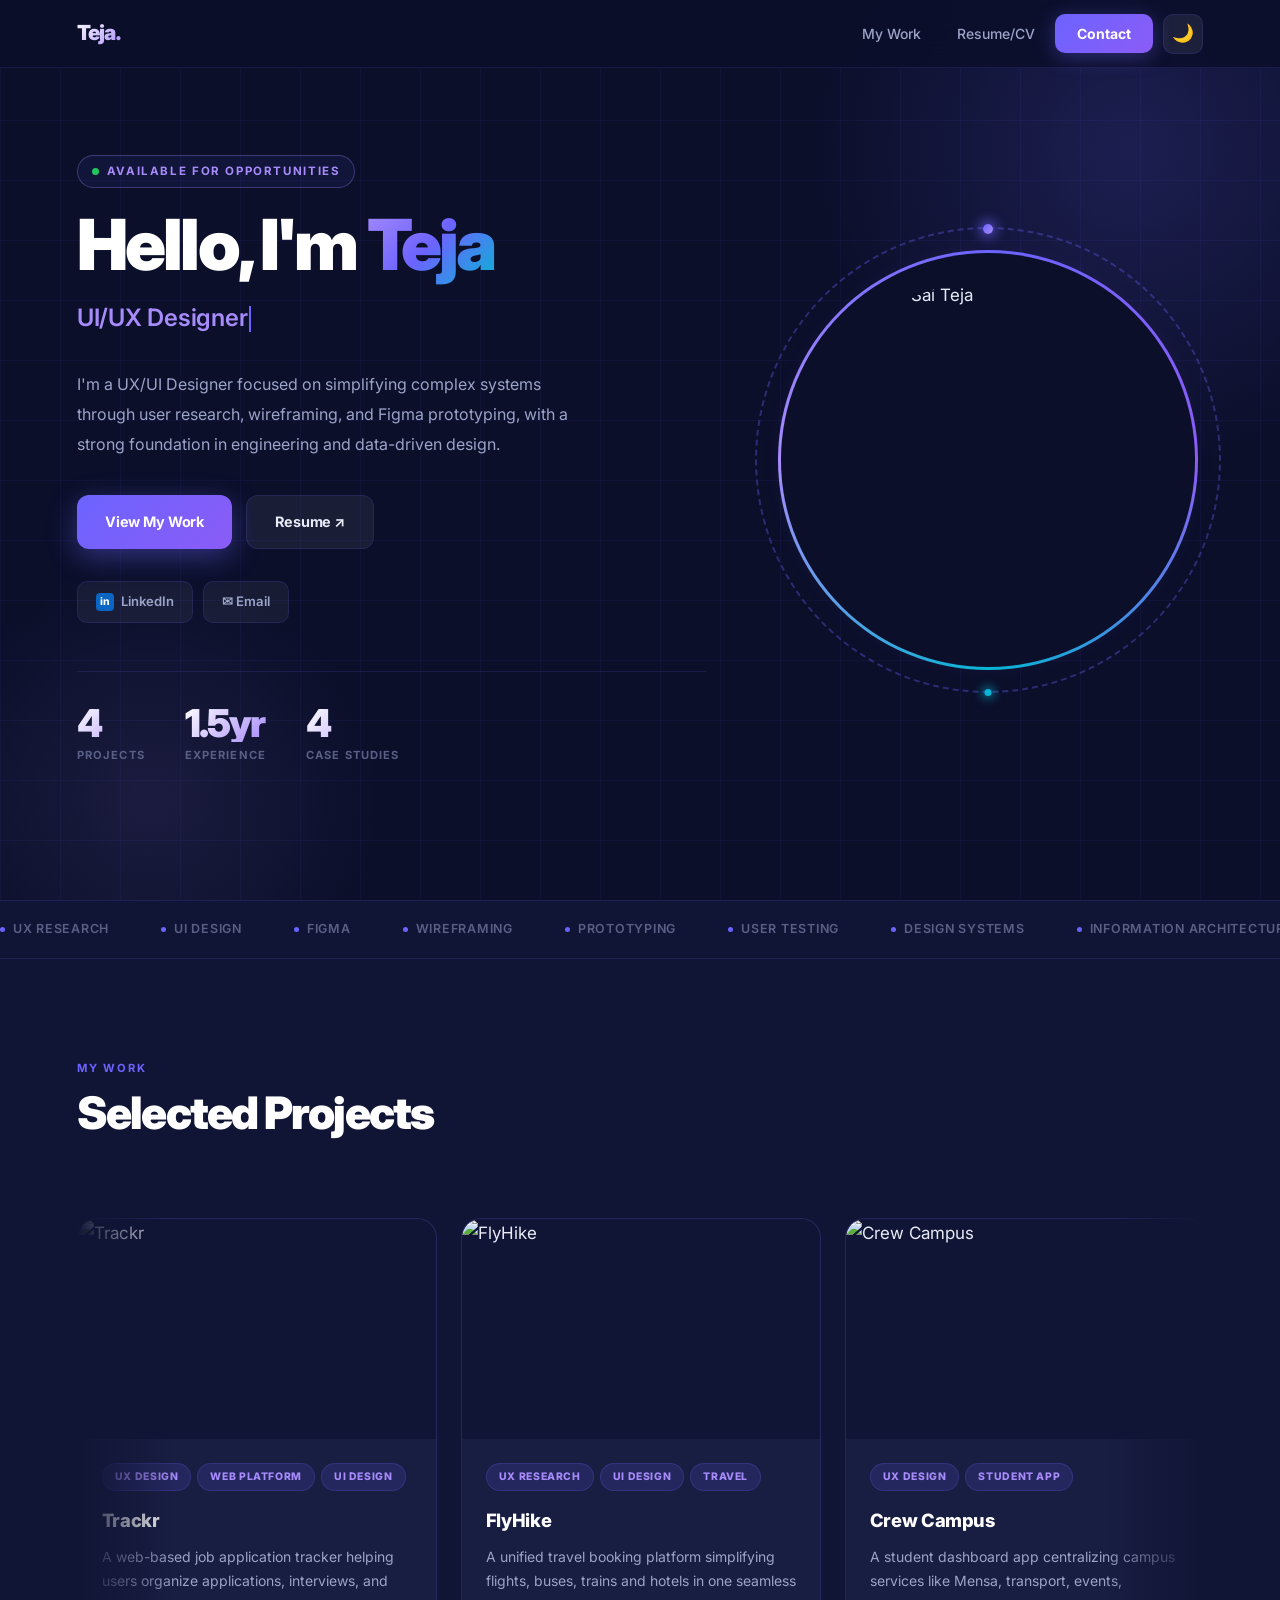
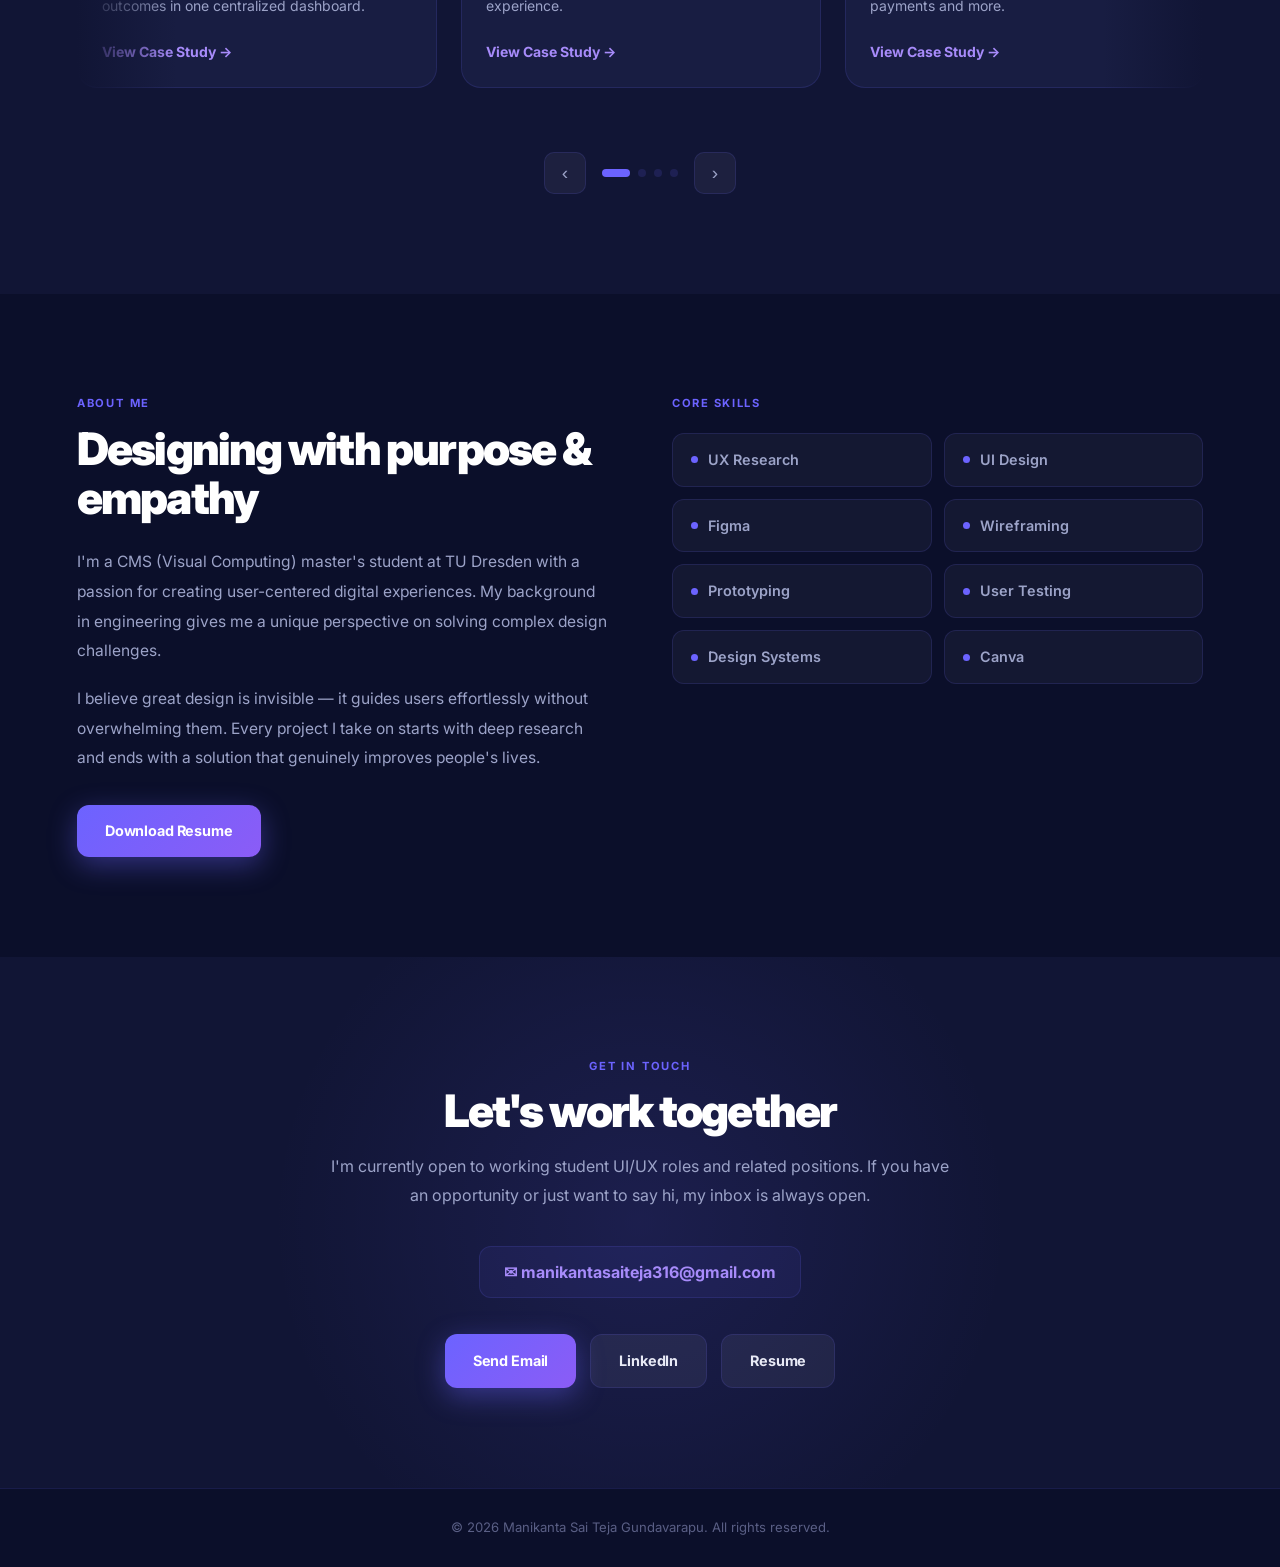
==== commit 486eade5: "photo update and contact page update" ====
--- a/index.html
+++ b/index.html
@@ -78,7 +78,10 @@
       background: radial-gradient(circle, rgba(167,139,250,0.08) 0%, transparent 65%);
     }
     [data-theme="light"] .hero-heading { color: var(--text); }
-    [data-theme="light"] .hero-image-wrap::after { background: var(--navy); }
+    [data-theme="light"] .hero-image-wrap::before {
+      background: radial-gradient(circle, rgba(108,99,255,0.15) 0%, rgba(139,92,246,0.08) 50%, transparent 70%);
+    }
+    [data-theme="light"] .hero-ring::after { background: var(--navy); }
     [data-theme="light"] .project-title { color: var(--text); }
     [data-theme="light"] .section-heading { color: var(--text); }
     [data-theme="light"] .about-text h2 { color: var(--text); }
@@ -362,24 +365,76 @@
       display: flex;
       justify-content: center;
       align-items: center;
-    }
+      width: clamp(280px, 32vw, 440px);
+      height: clamp(280px, 32vw, 440px);
+    }
+
+    /* outer glow */
     .hero-image-wrap::before {
       content: '';
       position: absolute;
-      inset: -32px;
-      border-radius: 50%;
-      background: conic-gradient(from 0deg, var(--accent), #8b5cf6, #06b6d4, var(--accent));
-      animation: spin 8s linear infinite;
-      opacity: 0.4;
-    }
-    .hero-image-wrap::after {
-      content: '';
+      inset: -20px;
+      border-radius: 50%;
+      background: radial-gradient(circle, rgba(108,99,255,0.25) 0%, rgba(139,92,246,0.12) 50%, transparent 70%);
+      animation: glowPulse 3s ease-in-out infinite;
+      pointer-events: none;
+    }
+    @keyframes glowPulse {
+      0%,100% { opacity: 0.7; transform: scale(1); }
+      50%      { opacity: 1;   transform: scale(1.06); }
+    }
+
+    /* spinning dashed orbit */
+    .hero-orbit {
       position: absolute;
       inset: -28px;
       border-radius: 50%;
+      border: 2px dashed rgba(108,99,255,0.35);
+      animation: spin 18s linear infinite;
+      pointer-events: none;
+    }
+    /* orbit dot */
+    .hero-orbit::before {
+      content: '';
+      position: absolute;
+      top: -5px; left: 50%;
+      transform: translateX(-50%);
+      width: 10px; height: 10px;
+      border-radius: 50%;
+      background: linear-gradient(135deg, var(--accent), var(--accent2));
+      box-shadow: 0 0 12px 4px rgba(108,99,255,0.6);
+    }
+    .hero-orbit::after {
+      content: '';
+      position: absolute;
+      bottom: -5px; left: 50%;
+      transform: translateX(-50%);
+      width: 7px; height: 7px;
+      border-radius: 50%;
+      background: #06b6d4;
+      box-shadow: 0 0 10px 3px rgba(6,182,212,0.55);
+    }
+
+    /* inner gradient border ring */
+    .hero-ring {
+      position: absolute;
+      inset: -5px;
+      border-radius: 50%;
+      background: conic-gradient(from 0deg, var(--accent), #8b5cf6, #06b6d4, var(--accent2), var(--accent));
+      animation: spin 6s linear infinite;
+      pointer-events: none;
+    }
+    .hero-ring::after {
+      content: '';
+      position: absolute;
+      inset: 3px;
+      border-radius: 50%;
       background: var(--navy);
     }
+    [data-theme="light"] .hero-ring::after { background: var(--navy); }
+
     @keyframes spin { to { transform: rotate(360deg); } }
+
     .hero-img {
       width: clamp(240px, 28vw, 380px);
       height: clamp(240px, 28vw, 380px);
@@ -388,7 +443,7 @@
       object-position: top center;
       position: relative;
       z-index: 1;
-      border: 3px solid var(--navy2);
+      display: block;
       transition: transform var(--tr);
       animation: floatY 5s ease-in-out infinite;
     }
@@ -777,7 +832,7 @@
     </button>
     <div class="nav-links" id="nav-links">
       <a href="#projects">My Work</a>
-      <a href="https://drive.google.com/file/d/1WfQl97TthRZkP6kutEcEHhvJuOFtfp_x/view?usp=sharing" target="_blank" rel="noopener">Resume/CV</a>
+      <a href="https://drive.google.com/file/d/1EOsmWLs5AZVyM8mzoUxR2hpBrxXuzjCa/view?usp=sharing" target="_blank" rel="noopener">Resume/CV</a>
       <a href="contact-page.html" class="btn-nav">Contact</a>
       <button class="theme-toggle" id="themeToggle" aria-label="Toggle theme">🌙</button>
     </div>
@@ -794,7 +849,7 @@
         <p class="hero-bio">I'm a UX/UI Designer focused on simplifying complex systems through user research, wireframing, and Figma prototyping, with a strong foundation in engineering and data-driven design.</p>
         <div class="hero-cta">
           <a href="#projects" class="btn btn-primary">View My Work</a>
-          <a href="https://drive.google.com/file/d/1WfQl97TthRZkP6kutEcEHhvJuOFtfp_x/view?usp=sharing" target="_blank" rel="noopener" class="btn btn-secondary">Resume &#8599;</a>
+          <a href="https://drive.google.com/file/d/1EOsmWLs5AZVyM8mzoUxR2hpBrxXuzjCa/view?usp=sharing" target="_blank" rel="noopener" class="btn btn-secondary">Resume &#8599;</a>
         </div>
         <div class="hero-socials">
           <a href="https://www.linkedin.com/in/saiteja191" target="_blank" rel="noopener" class="social-badge">
@@ -809,7 +864,9 @@
         </div>
       </div>
       <div class="hero-image-wrap">
-        <img src="https://lh3.googleusercontent.com/d/1yKQyTbh4qRWd8DdRZ279RbUvQQ3BJUXC" alt="Manikanta Sai Teja" class="hero-img" loading="eager" />
+        <div class="hero-orbit"></div>
+        <div class="hero-ring"></div>
+        <img src="https://lh3.googleusercontent.com/d/1vxzMdn4Hn3j2TM8ZMPurkIIuGpPqQtgC" alt="Manikanta Sai Teja" class="hero-img" loading="eager" />
       </div>
     </div>
   </section>
@@ -848,7 +905,7 @@
           <p>I'm a CMS (Visual Computing) master's student at TU Dresden with a passion for creating user-centered digital experiences. My background in engineering gives me a unique perspective on solving complex design challenges.</p>
           <p>I believe great design is invisible — it guides users effortlessly without overwhelming them. Every project I take on starts with deep research and ends with a solution that genuinely improves people's lives.</p>
           <div style="margin-top:32px;">
-            <a href="https://drive.google.com/file/d/1WfQl97TthRZkP6kutEcEHhvJuOFtfp_x/view?usp=sharing" target="_blank" rel="noopener" class="btn btn-primary">Download Resume</a>
+            <a href="https://drive.google.com/file/d/1EOsmWLs5AZVyM8mzoUxR2hpBrxXuzjCa/view?usp=sharing" target="_blank" rel="noopener" class="btn btn-primary">Download Resume</a>
           </div>
         </div>
         <div class="about-skills reveal-right">
@@ -879,7 +936,7 @@
         <div class="contact-buttons">
           <a href="mailto:manikantasaiteja316@gmail.com" class="btn btn-primary">Send Email</a>
           <a href="https://www.linkedin.com/in/saiteja191" target="_blank" rel="noopener" class="btn btn-secondary">LinkedIn</a>
-          <a href="https://drive.google.com/file/d/1WfQl97TthRZkP6kutEcEHhvJuOFtfp_x/view?usp=sharing" target="_blank" rel="noopener" class="btn btn-secondary">Resume</a>
+          <a href="https://drive.google.com/file/d/1EOsmWLs5AZVyM8mzoUxR2hpBrxXuzjCa/view?usp=sharing" target="_blank" rel="noopener" class="btn btn-secondary">Resume</a>
         </div>
       </div>
     </div>
@@ -894,7 +951,7 @@
     const caseStudies = [
       { title:'Trackr', image:'trackr/images/trackrimagestrackr-hero.png.png', tags:['UX Design','Web Platform','UI Design'], description:'A web-based job application tracker helping users organize applications, interviews, and outcomes in one centralized dashboard.', link:'trackr/index.html' },
       { title:'FlyHike', image:'flyhigh/images/flyhike-hero.png.png', tags:['UX Research','UI Design','Travel'], description:'A unified travel booking platform simplifying flights, buses, trains and hotels in one seamless experience.', link:'flyhigh/index.html' },
-      { title:'Crew Campus', image:'crew-campus/images/v92_35.png', tags:['UX Design','Student App'], description:'A student dashboard app centralizing campus services like Mensa, transport, events, payments and more.', link:'crew-campus/index.html' },
+      { title:'Crew Campus', image:'https://lh3.googleusercontent.com/d/1Tg3c5Yj2QInhDcIuzpIzDlmcgGoWMC77', tags:['UX Design','Student App'], description:'A student dashboard app centralizing campus services like Mensa, transport, events, payments and more.', link:'crew-campus/index.html' },
       { title:'Smart Water Management', image:'watermanagement/images/water-hero.png.jpg', tags:['IoT','UX Design','Research'], description:'An IoT-based system monitoring water flow, detecting leaks and providing real-time quality insights.', link:'watermanagement/index.html' }
     ];
 
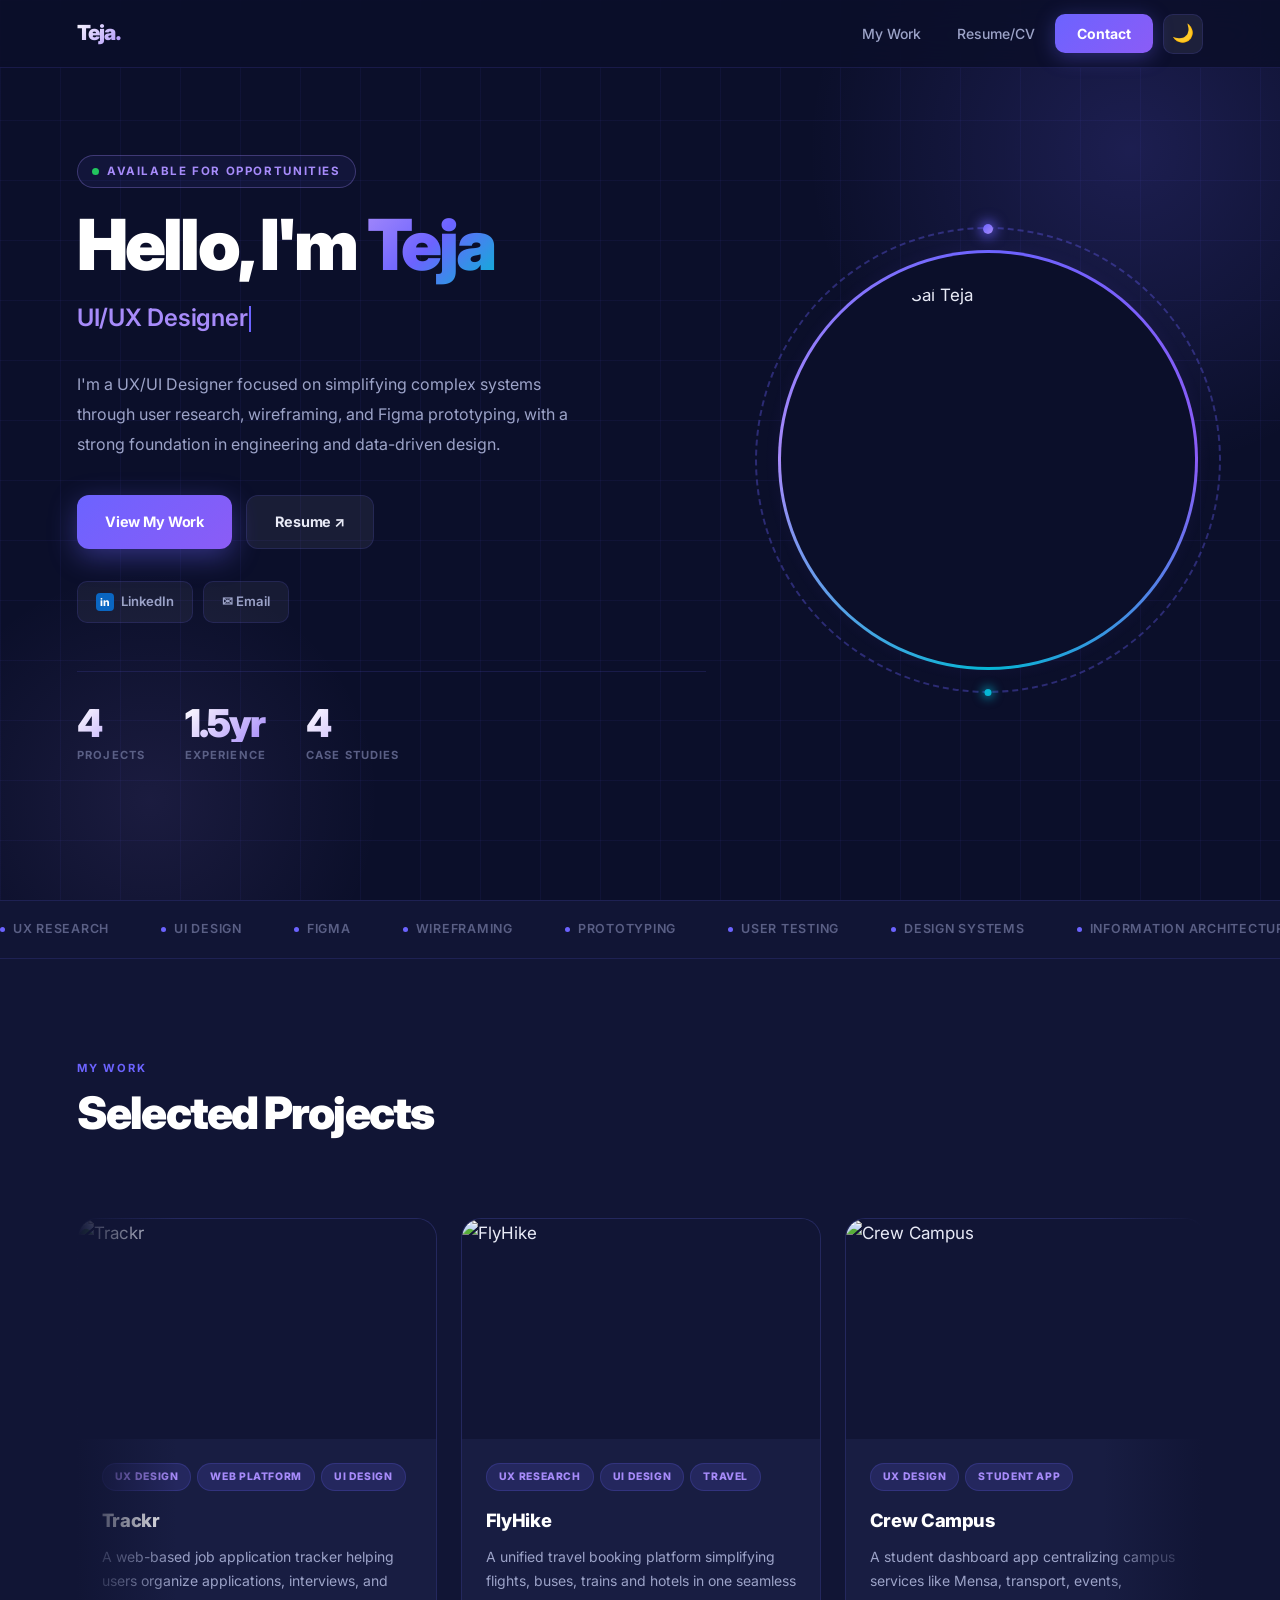
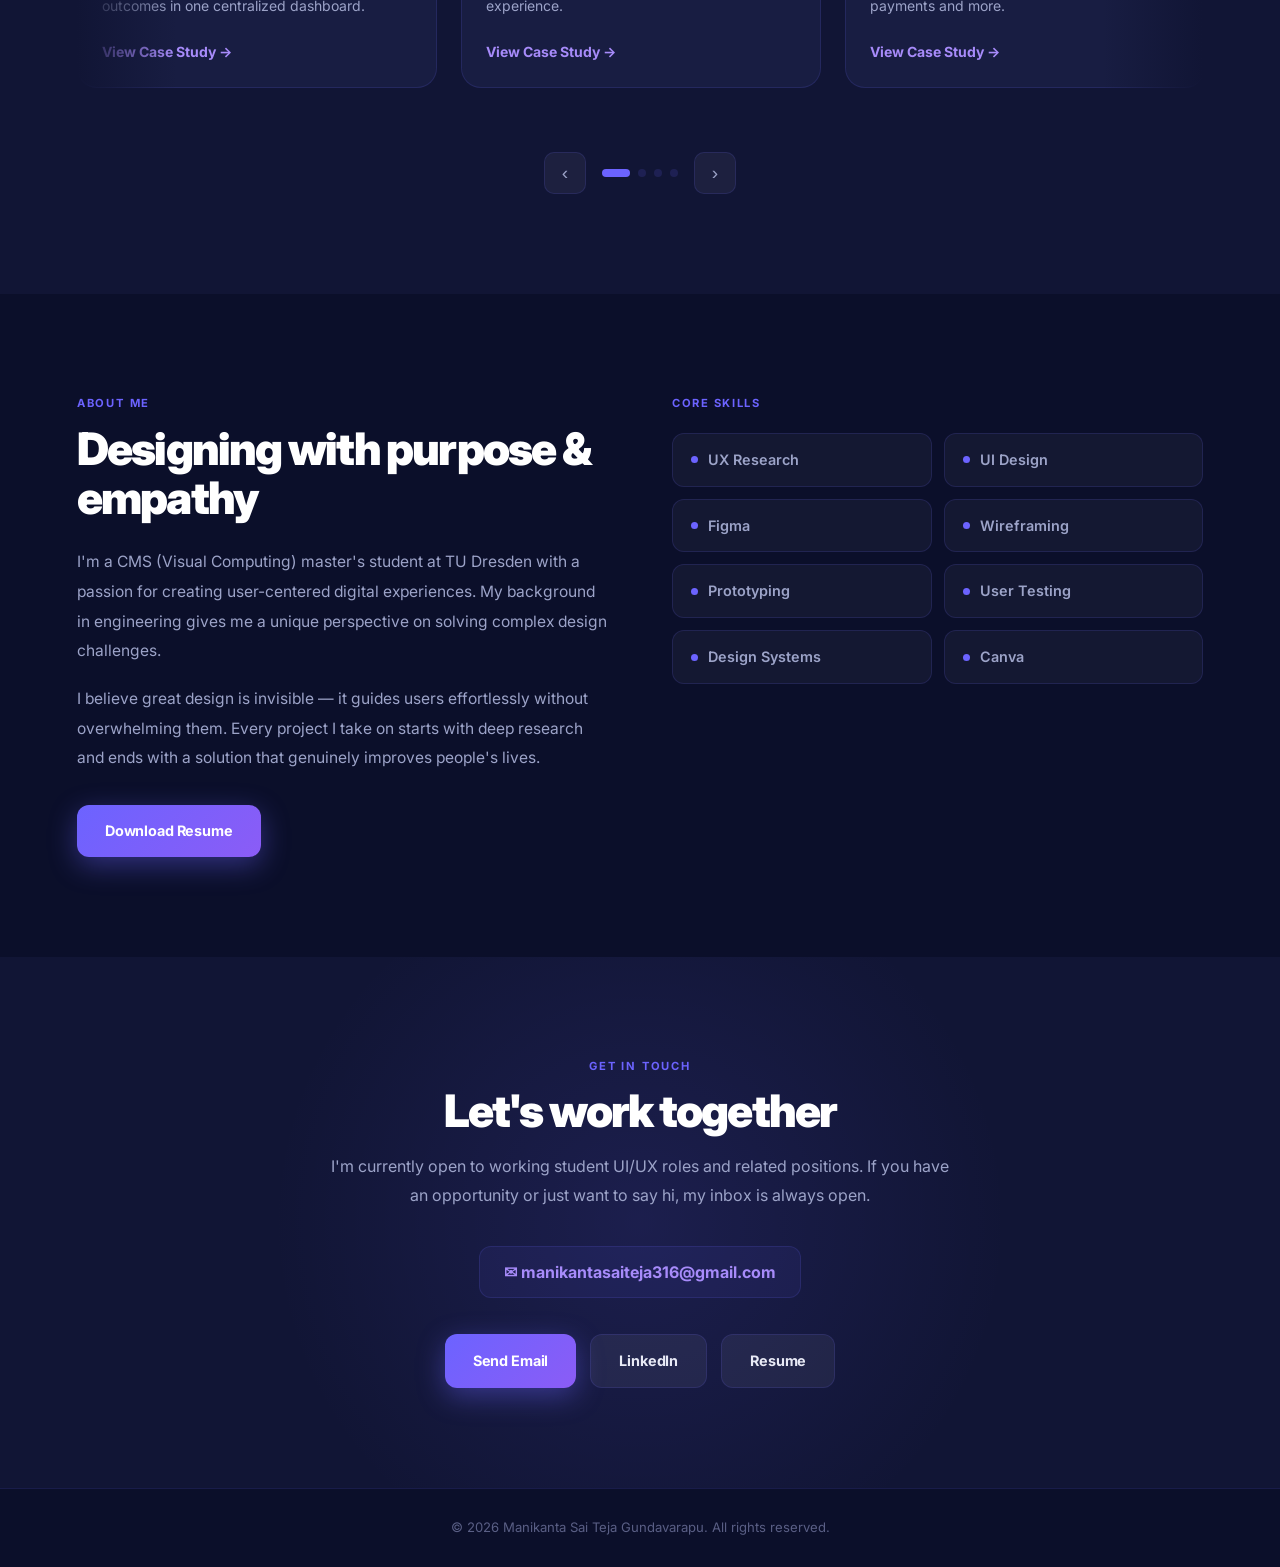
==== commit d0a2c01b: "browser" ====
--- a/index.html
+++ b/index.html
@@ -951,7 +951,7 @@
     const caseStudies = [
       { title:'Trackr', image:'trackr/images/trackrimagestrackr-hero.png.png', tags:['UX Design','Web Platform','UI Design'], description:'A web-based job application tracker helping users organize applications, interviews, and outcomes in one centralized dashboard.', link:'trackr/index.html' },
       { title:'FlyHike', image:'flyhigh/images/flyhike-hero.png.png', tags:['UX Research','UI Design','Travel'], description:'A unified travel booking platform simplifying flights, buses, trains and hotels in one seamless experience.', link:'flyhigh/index.html' },
-      { title:'Crew Campus', image:'https://lh3.googleusercontent.com/d/1Tg3c5Yj2QInhDcIuzpIzDlmcgGoWMC77', tags:['UX Design','Student App'], description:'A student dashboard app centralizing campus services like Mensa, transport, events, payments and more.', link:'crew-campus/index.html' },
+      { title:'Crew Campus', image:'crew-campus/images/crew-campus-thumb.png', tags:['UX Design','Student App'], description:'A student dashboard app centralizing campus services like Mensa, transport, events, payments and more.', link:'crew-campus/index.html' },
       { title:'Smart Water Management', image:'watermanagement/images/water-hero.png.jpg', tags:['IoT','UX Design','Research'], description:'An IoT-based system monitoring water flow, detecting leaks and providing real-time quality insights.', link:'watermanagement/index.html' }
     ];
 
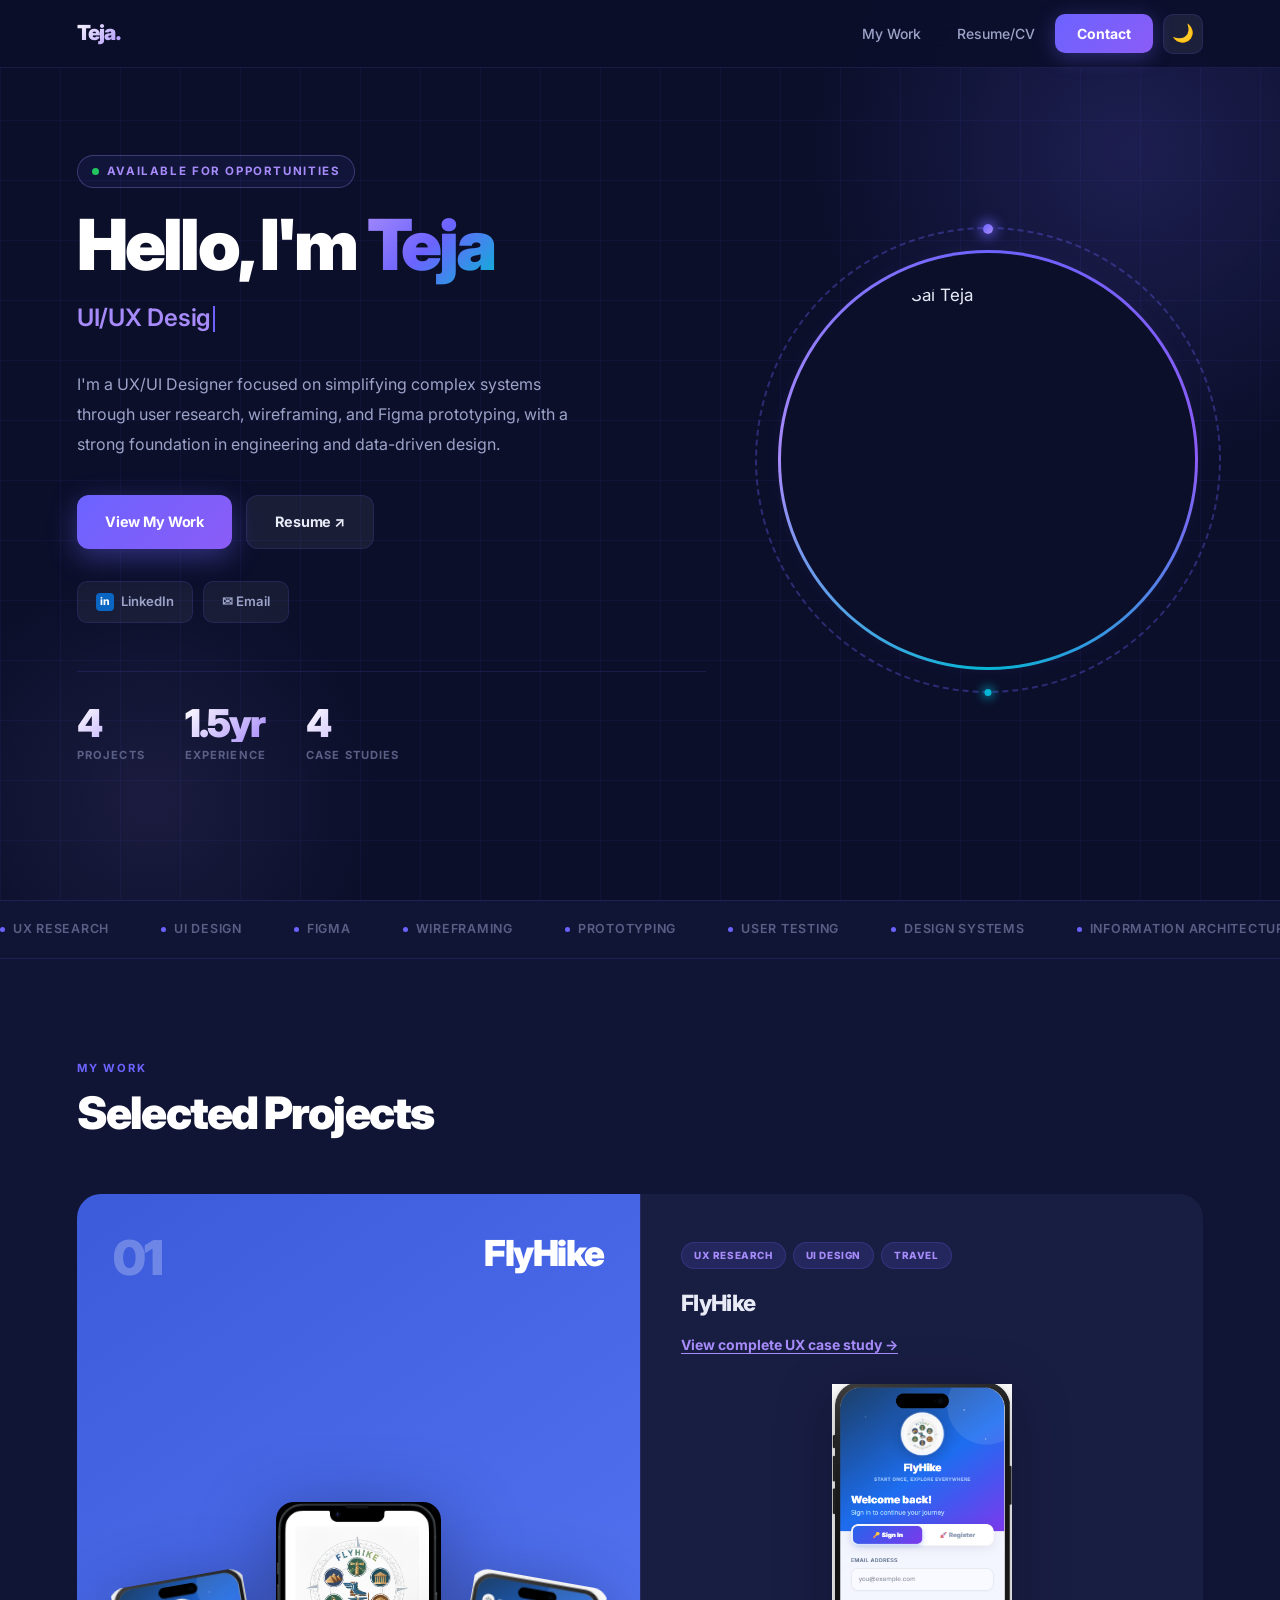
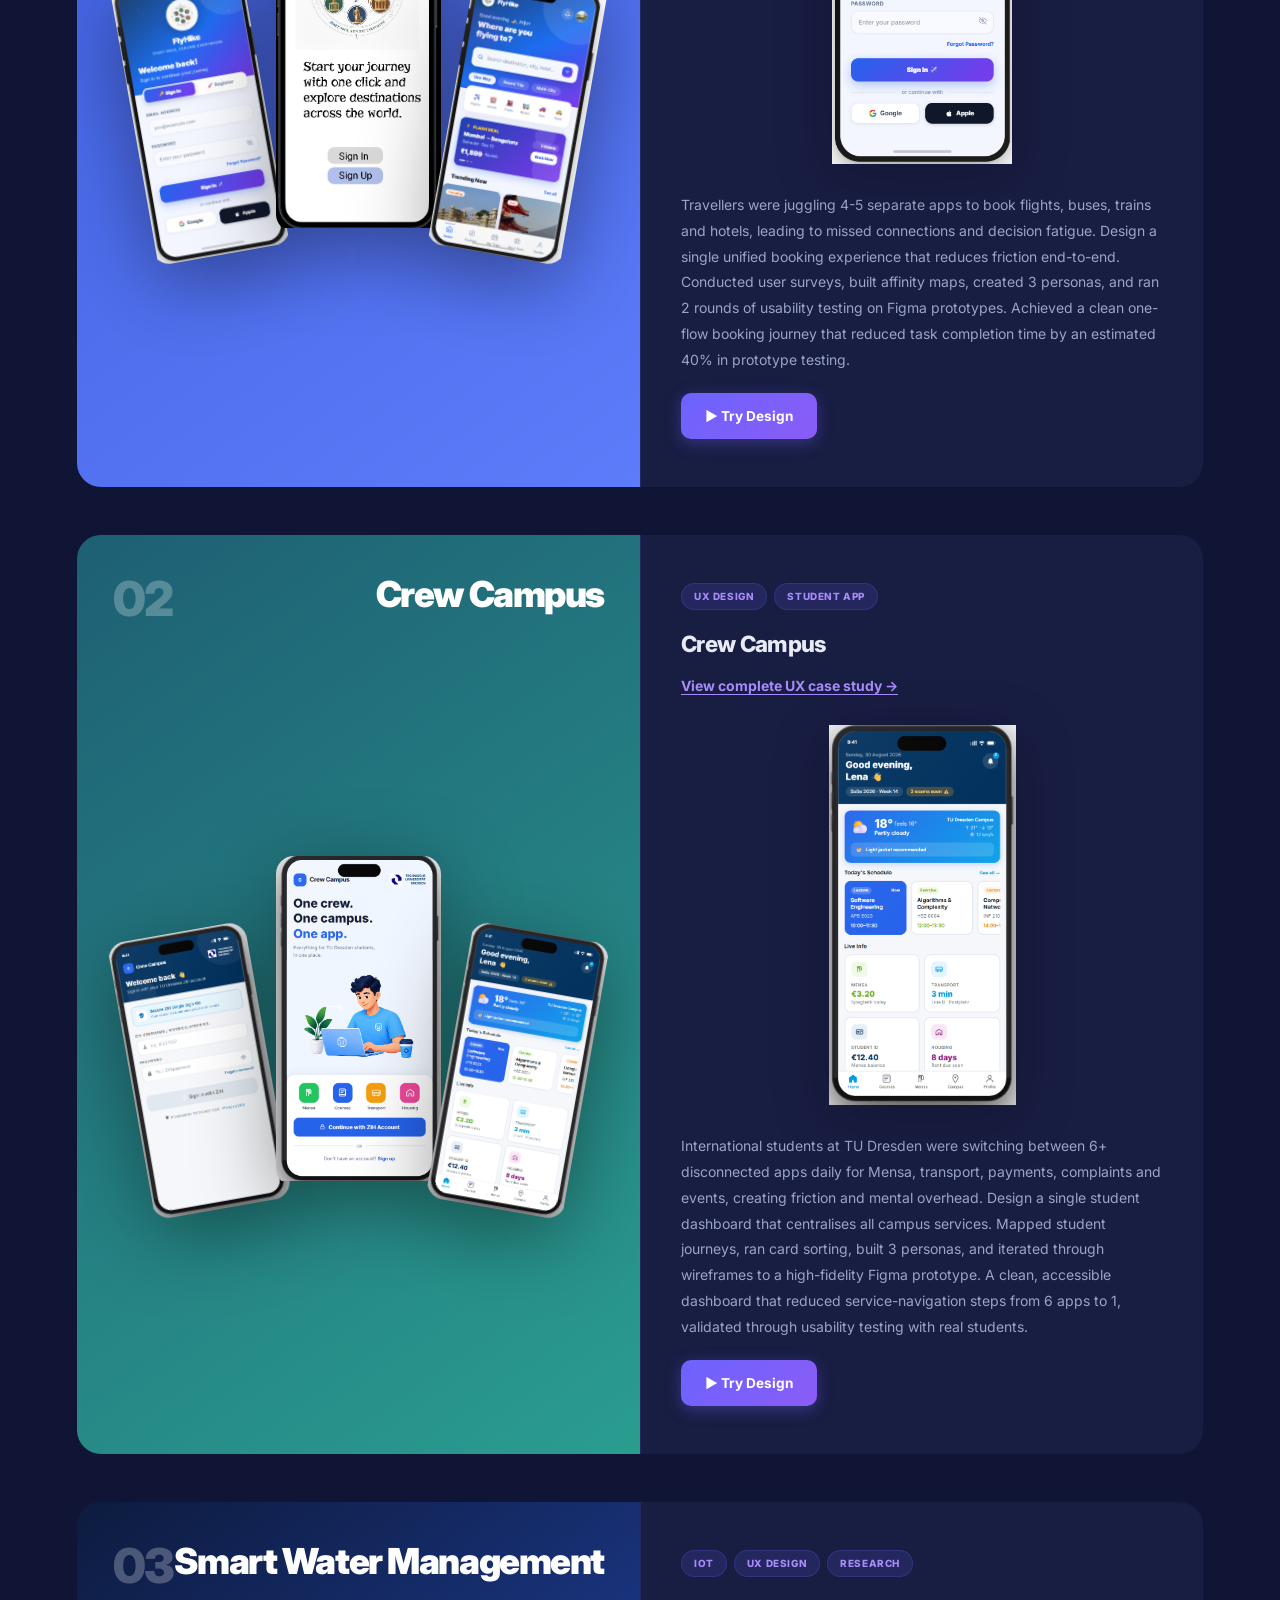
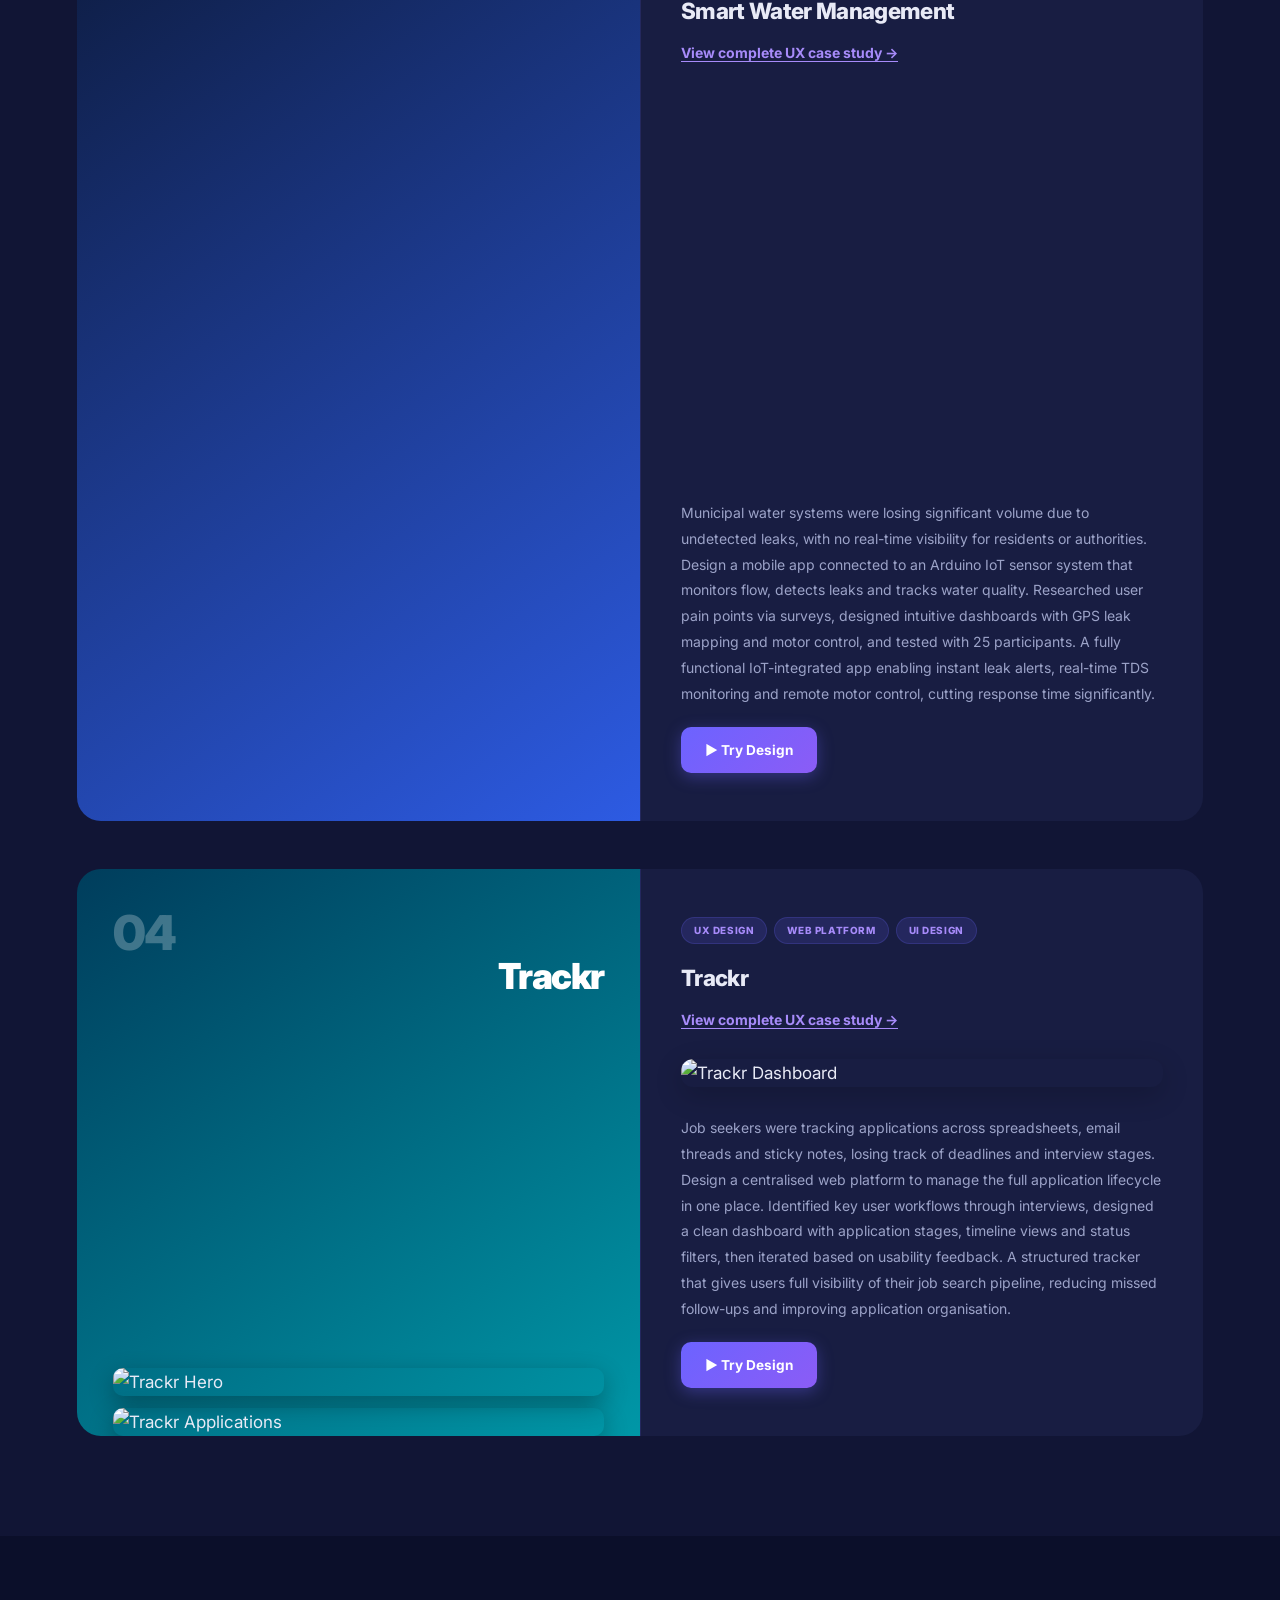
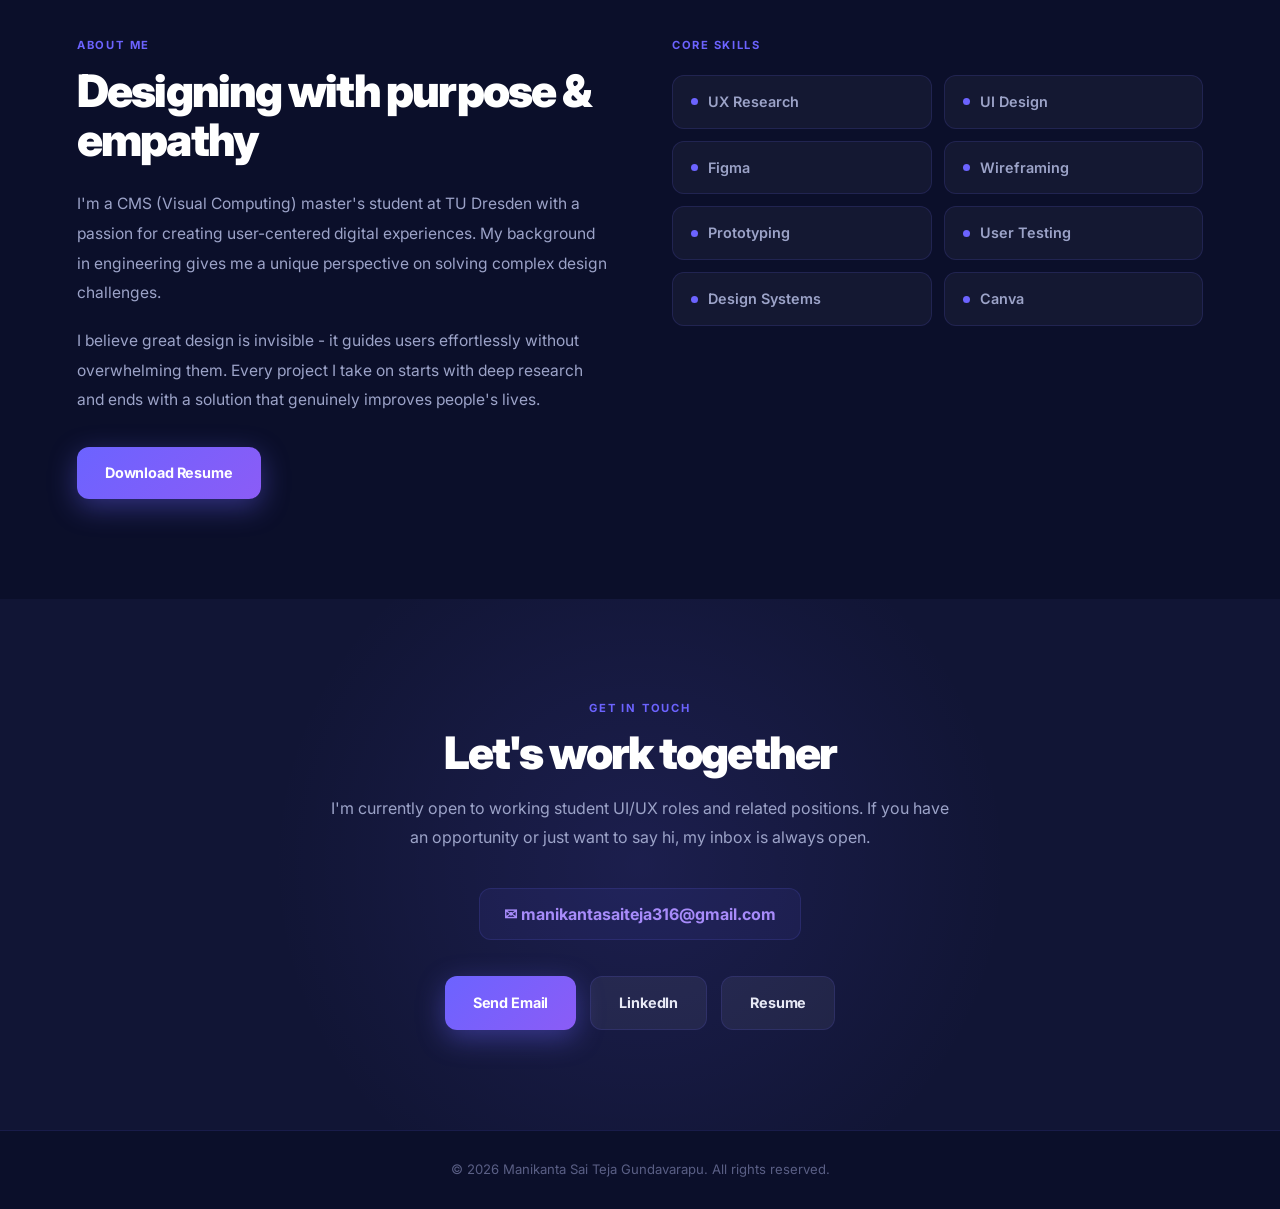
==== commit e63f83bf: "main fix" ====
--- a/index.html
+++ b/index.html
@@ -1,9 +1,9 @@
-<!DOCTYPE html>
+﻿<!DOCTYPE html>
 <html lang="en">
 <head>
   <meta charset="UTF-8" />
   <meta name="viewport" content="width=device-width, initial-scale=1.0" />
-  <title>Sai Teja — UX/UI Designer</title>
+  <title>Sai Teja - UX/UI Designer</title>
   <link rel="preconnect" href="https://fonts.googleapis.com" />
   <link rel="preconnect" href="https://fonts.gstatic.com" crossorigin />
   <link href="https://fonts.googleapis.com/css2?family=Inter:wght@300;400;500;600;700;800;900&display=swap" rel="stylesheet" />
@@ -49,7 +49,7 @@
     a { color: inherit; text-decoration: none; }
     img { max-width: 100%; display: block; }
 
-    /* ── THEME TOGGLE ── */
+    /* -- THEME TOGGLE -- */
     .theme-toggle {
       background: rgba(255,255,255,0.07);
       border: 1px solid var(--border);
@@ -65,7 +65,7 @@
     }
     .theme-toggle:hover { background: rgba(108,99,255,0.15); color: var(--text); }
 
-    /* light mode — hero grid bg uses lighter tint */
+    /* light mode - hero grid bg uses lighter tint */
     [data-theme="light"] .hero::before {
       background-image:
         linear-gradient(rgba(108,99,255,0.08) 1px, transparent 1px),
@@ -166,7 +166,7 @@
       background: var(--text2); border-radius: 2px; transition: var(--tr);
     }
 
-    /* ── HERO ── */
+    /* -- HERO -- */
     .hero {
       min-height: 100vh;
       display: flex;
@@ -450,7 +450,7 @@
     .hero-img:hover { transform: scale(1.04); animation-play-state: paused; }
     @keyframes floatY { 0%,100%{transform:translateY(0);} 50%{transform:translateY(-14px);} }
 
-    /* ── MARQUEE ── */
+    /* -- MARQUEE -- */
     .marquee-wrap {
       overflow: hidden;
       border-top: 1px solid var(--border);
@@ -485,7 +485,7 @@
       flex-shrink: 0;
     }
 
-    /* ── SECTIONS ── */
+    /* -- SECTIONS -- */
     section { padding: 100px 6%; }
     .section-inner { max-width: 1400px; margin: 0 auto; width: 100%; }
     .section-label {
@@ -505,72 +505,173 @@
       color: #fff;
     }
 
-    /* ── PROJECTS ── */
-    #projects { background: var(--navy2); }
-    .projects-carousel-wrap {
+    /* -- PROJECTS NEW -- */
+    #projects { background: var(--navy2); padding: 100px 6%; }
+    .projects-list { display: flex; flex-direction: column; gap: 48px; max-width: 1400px; margin: 0 auto; }
+
+    .project-item {
+      display: grid;
+      grid-template-columns: 1fr 1fr;
+      gap: 0;
+      border-radius: 24px;
       overflow: hidden;
+      min-height: 480px;
+      transition: transform var(--tr), box-shadow var(--tr);
+    }
+    .project-item:nth-child(1) .project-left { background: linear-gradient(145deg, #3b5bdb, #5c7cfa); }
+    .project-item:nth-child(2) .project-left { background: linear-gradient(145deg, #1E5F74, #2a9d8f); }
+    .project-item:nth-child(3) .project-left { background: linear-gradient(145deg, #0D1B3E, #2D5BE3); }
+    .project-item:nth-child(4) .project-left { background: linear-gradient(145deg, #003d5c, #0097a7); }
+
+    .project-item:hover { transform: translateY(-6px); box-shadow: 0 32px 80px rgba(0,0,0,0.35); }
+    .project-left {
       position: relative;
-      padding: 24px 0;
-    }
-    .projects-carousel-wrap::before,
-    .projects-carousel-wrap::after {
-      content: '';
-      position: absolute;
-      top: 0; bottom: 0;
-      width: 100px;
-      z-index: 2;
-      pointer-events: none;
-    }
-    .projects-carousel-wrap::before { left: 0; background: linear-gradient(90deg, var(--navy2), transparent); }
-    .projects-carousel-wrap::after  { right: 0; background: linear-gradient(270deg, var(--navy2), transparent); }
-    .projects-track {
-      display: flex;
-      gap: 24px;
-      animation: scroll-projects 40s linear infinite;
-      width: max-content;
-      transition: transform 0.5s ease;
-    }
-    .projects-carousel-wrap:hover .projects-track { animation-play-state: paused; }
-    .projects-track.manual-control { animation: none; }
-    @keyframes scroll-projects { from{transform:translateX(0);} to{transform:translateX(-50%);} }
-
-    .project-card {
-      flex: 0 0 360px;
-      background: var(--navy3);
-      border-radius: 20px;
-      border: 1px solid var(--border);
-      overflow: hidden;
-      transition: transform var(--tr), box-shadow var(--tr), border-color var(--tr);
+      padding: 40px 36px 0;
       display: flex;
       flex-direction: column;
-      position: relative;
-    }
-    .project-card::before {
-      content: '';
-      position: absolute;
-      top: 0; left: 0; right: 0;
-      height: 2px;
-      background: linear-gradient(90deg, var(--accent), #8b5cf6, #06b6d4);
-      opacity: 0;
-      transition: opacity var(--tr);
-    }
-    .project-card:hover {
-      transform: translateY(-10px);
-      box-shadow: 0 24px 60px rgba(0,0,0,0.4), 0 0 0 1px rgba(108,99,255,0.3);
-      border-color: rgba(108,99,255,0.3);
-    }
-    .project-card:hover::before { opacity: 1; }
-    .project-img-wrap { overflow: hidden; height: 220px; background: var(--navy2); }
-    .project-img-wrap img {
-      width: 100%; height: 100%;
-      object-fit: cover;
-      transition: transform 0.55s ease;
-    }
-    .project-card:hover .project-img-wrap img { transform: scale(1.08); }
-    .project-body { padding: 24px; flex: 1; display: flex; flex-direction: column; }
-    .project-tags { display: flex; flex-wrap: wrap; gap: 6px; margin-bottom: 14px; }
-    .tag {
-      font-size: 0.65rem;
+      overflow: hidden;
+      min-height: 560px;
+    }
+    .project-left-header {
+      display: flex;
+      justify-content: space-between;
+      align-items: flex-start;
+      margin-bottom: 0;
+    }
+    .project-num {
+      font-size: 3rem;
+      font-weight: 900;
+      color: rgba(255,255,255,0.25);
+      letter-spacing: -0.04em;
+      line-height: 1;
+      flex-shrink: 0;
+    }
+    .project-left-title {
+      font-size: clamp(1.6rem, 2.8vw, 2.6rem);
+      font-weight: 900;
+      color: #fff;
+      letter-spacing: -0.04em;
+      line-height: 1.1;
+      text-align: right;
+    }
+    .project-phones {
+      display: flex;
+      gap: 12px;
+      align-items: center;
+      justify-content: center;
+      flex: 1;
+      margin-top: 24px;
+      padding-bottom: 20px;
+    }
+    .project-phone {
+      width: 140px;
+      height: 280px;
+      background-size: contain;
+      background-repeat: no-repeat;
+      background-position: top center;
+      border-radius: 18px;
+      flex-shrink: 0;
+      filter: drop-shadow(0 20px 40px rgba(0,0,0,0.4));
+      transition: transform var(--tr);
+    }
+    .project-phone:nth-child(1) { transform: rotate(-10deg) translateY(30px); }
+    .project-phone:nth-child(2) { transform: rotate(0deg) translateY(-20px); width: 165px; height: 330px; }
+    .project-phone:nth-child(3) { transform: rotate(10deg) translateY(30px); }
+    .project-item:hover .project-phone:nth-child(1) { transform: rotate(-10deg) translateY(15px); }
+    .project-item:hover .project-phone:nth-child(2) { transform: rotate(0deg) translateY(-36px); }
+    .project-item:hover .project-phone:nth-child(3) { transform: rotate(10deg) translateY(15px); }
+
+    /* for web/desktop projects use screenshot style */
+    .project-screenshots {
+      display: flex;
+      flex-direction: column;
+      gap: 12px;
+      flex: 1;
+      padding: 0 0 0 0;
+      justify-content: flex-end;
+    }
+    .project-screenshot {
+      width: 100%;
+      border-radius: 10px;
+      overflow: hidden;
+      box-shadow: 0 8px 24px rgba(0,0,0,0.3);
+    }
+    .project-screenshot img { width: 100%; height: 100%; object-fit: cover; display: block; }
+
+    /* right panel */
+    .project-right {
+      background: var(--navy3);
+      padding: 48px 40px;
+      display: flex;
+      flex-direction: column;
+      justify-content: space-between;
+      border-left: 1px solid var(--border);
+    }
+    [data-theme="light"] .project-right { background: #fff; }
+    .project-right-top { flex: 1; }
+    .project-right-name {
+      font-size: 1.4rem;
+      font-weight: 800;
+      color: var(--text);
+      letter-spacing: -0.03em;
+      margin-bottom: 8px;
+    }
+    .project-case-link {
+      display: inline-flex;
+      align-items: center;
+      gap: 6px;
+      font-size: 0.875rem;
+      font-weight: 700;
+      color: var(--accent2);
+      margin-bottom: 28px;
+      text-decoration: underline;
+      text-underline-offset: 3px;
+      transition: gap var(--tr), color var(--tr);
+    }
+    .project-case-link:hover { gap: 10px; color: var(--text); }
+    .project-right-phone {
+      width: 100%;
+      max-width: 220px;
+      height: 380px;
+      background-size: contain;
+      background-repeat: no-repeat;
+      background-position: top center;
+      margin: 0 auto 28px;
+      filter: drop-shadow(0 12px 28px rgba(0,0,0,0.2));
+      transition: transform var(--tr);
+    }
+    .project-item:hover .project-right-phone { transform: translateY(-8px); }
+    .project-right-desc {
+      font-size: 0.875rem;
+      color: var(--text2);
+      line-height: 1.85;
+    }
+    .project-right-desc strong {
+      color: var(--accent2);
+      font-weight: 700;
+    }
+    .try-design-btn {
+      display: inline-flex;
+      align-items: center;
+      gap: 8px;
+      padding: 12px 24px;
+      background: linear-gradient(135deg, var(--accent) 0%, #8b5cf6 100%);
+      color: #fff;
+      border-radius: 10px;
+      font-size: 0.85rem;
+      font-weight: 700;
+      margin-top: 20px;
+      transition: all var(--tr);
+      box-shadow: 0 4px 16px rgba(108,99,255,0.35);
+      width: fit-content;
+    }
+    .try-design-btn:hover {
+      transform: translateY(-2px);
+      box-shadow: 0 8px 24px rgba(108,99,255,0.5);
+    }
+    .project-tags-row { display: flex; flex-wrap: wrap; gap: 7px; margin-bottom: 16px; }
+    .project-tags-row .tag {
+      font-size: 0.62rem;
       font-weight: 800;
       padding: 4px 12px;
       border-radius: 100px;
@@ -580,67 +681,18 @@
       text-transform: uppercase;
       border: 1px solid rgba(108,99,255,0.2);
     }
-    .project-title {
-      font-size: 1.15rem;
-      font-weight: 800;
-      margin-bottom: 10px;
-      letter-spacing: -0.02em;
-      color: #fff;
-    }
-    .project-desc {
-      font-size: 0.875rem;
-      color: var(--text2);
-      line-height: 1.75;
-      flex: 1;
-      margin-bottom: 22px;
-    }
-    .project-link {
-      display: inline-flex;
-      align-items: center;
-      gap: 6px;
-      font-size: 0.875rem;
-      font-weight: 700;
-      color: var(--accent2);
-      transition: gap var(--tr), color var(--tr);
-    }
-    .project-link:hover { gap: 12px; color: #fff; }
-
-    .carousel-controls {
-      display: flex;
-      justify-content: center;
-      align-items: center;
-      gap: 16px;
-      margin-top: 40px;
-    }
-    .carousel-nav { display: flex; gap: 8px; align-items: center; }
-    .carousel-dot {
-      width: 8px; height: 8px;
-      border-radius: 50%;
-      background: var(--border);
-      border: none;
-      cursor: pointer;
-      transition: all var(--tr);
-    }
-    .carousel-dot:hover { background: var(--text3); }
-    .carousel-dot.active { background: var(--accent); width: 28px; border-radius: 4px; }
-    .carousel-btn {
-      background: rgba(255,255,255,0.05);
-      border: 1px solid var(--border);
-      border-radius: 10px;
-      width: 42px; height: 42px;
-      display: flex; align-items: center; justify-content: center;
-      cursor: pointer;
-      font-size: 1.2rem;
-      color: var(--text2);
-      transition: all var(--tr);
-    }
-    .carousel-btn:hover {
-      background: var(--accent);
-      color: #fff;
-      border-color: var(--accent);
-    }
-
-    /* ── ABOUT ── */
+
+    /* for web screenshots on right */
+    .project-right-screenshot {
+      width: 100%;
+      border-radius: 12px;
+      overflow: hidden;
+      margin-bottom: 28px;
+      box-shadow: 0 8px 28px rgba(0,0,0,0.2);
+    }
+    .project-right-screenshot img { width: 100%; display: block; object-fit: cover; max-height: 240px; }
+
+    /* -- ABOUT -- */
     #about { background: var(--navy); }
     .about-grid {
       display: grid;
@@ -709,7 +761,7 @@
       flex-shrink: 0;
     }
 
-    /* ── CONTACT ── */
+    /* -- CONTACT -- */
     #contact {
       background: var(--navy2);
       text-align: center;
@@ -755,7 +807,7 @@
     }
     .contact-buttons { display: flex; gap: 14px; justify-content: center; flex-wrap: wrap; }
 
-    /* ── FOOTER ── */
+    /* -- FOOTER -- */
     footer {
       padding: 28px 6%;
       text-align: center;
@@ -765,7 +817,7 @@
       background: var(--navy);
     }
 
-    /* ── ANIMATIONS ── */
+    /* -- ANIMATIONS -- */
     @keyframes fadeUp   { from{opacity:0;transform:translateY(28px);}  to{opacity:1;transform:translateY(0);} }
     @keyframes fadeRight{ from{opacity:0;transform:translateX(28px);}  to{opacity:1;transform:translateX(0);} }
 
@@ -794,12 +846,16 @@
     .stagger.visible>*:nth-child(7){opacity:1;transform:none;transition-delay:.47s;}
     .stagger.visible>*:nth-child(8){opacity:1;transform:none;transition-delay:.54s;}
 
-    /* ── RESPONSIVE ── */
+    /* -- RESPONSIVE -- */
     @media (max-width: 960px) {
       .hero-inner   { grid-template-columns: 1fr; gap: 52px; }
       .hero-image-wrap { order: -1; }
       .hero-img     { width: clamp(180px, 45vw, 300px); height: clamp(180px, 45vw, 300px); }
       .about-grid   { grid-template-columns: 1fr; gap: 48px; }
+      .project-item { grid-template-columns: 1fr; }
+      .project-left { padding: 36px 28px 0; min-height: 360px; }
+      .project-right { padding: 32px 28px; }
+      .project-right-phone { height: 280px; }
     }
     @media (max-width: 640px) {
       .nav-hamburger { display: flex; }
@@ -884,13 +940,122 @@
     <div class="section-inner">
       <div class="section-label reveal">MY WORK</div>
       <h2 class="section-heading reveal">Selected Projects</h2>
-      <div class="projects-carousel-wrap">
-        <div class="projects-track" id="projectsTrack"></div>
-      </div>
-      <div class="carousel-controls">
-        <button class="carousel-btn" id="prevBtn" aria-label="Previous">&#8249;</button>
-        <div class="carousel-nav" id="carouselNav"></div>
-        <button class="carousel-btn" id="nextBtn" aria-label="Next">&#8250;</button>
+      <div class="projects-list">
+
+        <!-- 01 FlyHike -->
+        <div class="project-item reveal">
+          <div class="project-left">
+            <div class="project-left-header">
+              <div class="project-num">01</div>
+              <div class="project-left-title">FlyHike</div>
+            </div>
+            <div class="project-phones">
+              <div class="project-phone" style="background-image:url('flyhigh/images/app-screen-2.png.png')"></div>
+              <div class="project-phone" style="background-image:url('flyhigh/images/app-screen-1.png.png')"></div>
+              <div class="project-phone" style="background-image:url('flyhigh/images/app-screen-3.png.png')"></div>
+            </div>
+          </div>
+          <div class="project-right">
+            <div class="project-right-top">
+              <div class="project-tags-row">
+                <span class="tag">UX Research</span>
+                <span class="tag">UI Design</span>
+                <span class="tag">Travel</span>
+              </div>
+              <div class="project-right-name">FlyHike</div>
+              <a href="flyhigh/index.html" class="project-case-link">View complete UX case study &#8594;</a>
+              <div class="project-right-phone" style="background-image:url('flyhigh/images/ui-screen-1.png.png')"></div>
+              <p class="project-right-desc">Travellers were juggling 4-5 separate apps to book flights, buses, trains and hotels, leading to missed connections and decision fatigue. Design a single unified booking experience that reduces friction end-to-end. Conducted user surveys, built affinity maps, created 3 personas, and ran 2 rounds of usability testing on Figma prototypes. Achieved a clean one-flow booking journey that reduced task completion time by an estimated 40% in prototype testing.</p>
+              <a href="https://iron-zero-17969034.figma.site/" target="_blank" rel="noopener" class="try-design-btn">&#9654; Try Design</a>
+            </div>
+          </div>
+        </div>
+
+        <!-- 02 Crew Campus -->
+        <div class="project-item reveal">
+          <div class="project-left">
+            <div class="project-left-header">
+              <div class="project-num">02</div>
+              <div class="project-left-title">Crew Campus</div>
+            </div>
+            <div class="project-phones">
+              <div class="project-phone" style="background-image:url('crew-campus/images/app2.png.png')"></div>
+              <div class="project-phone" style="background-image:url('crew-campus/images/hero.png.png')"></div>
+              <div class="project-phone" style="background-image:url('crew-campus/images/app3.png.png')"></div>
+            </div>
+          </div>
+          <div class="project-right">
+            <div class="project-right-top">
+              <div class="project-tags-row">
+                <span class="tag">UX Design</span>
+                <span class="tag">Student App</span>
+              </div>
+              <div class="project-right-name">Crew Campus</div>
+              <a href="crew-campus/index.html" class="project-case-link">View complete UX case study &#8594;</a>
+              <div class="project-right-phone" style="background-image:url('crew-campus/images/final-2.png.png')"></div>
+              <p class="project-right-desc">International students at TU Dresden were switching between 6+ disconnected apps daily for Mensa, transport, payments, complaints and events, creating friction and mental overhead. Design a single student dashboard that centralises all campus services. Mapped student journeys, ran card sorting, built 3 personas, and iterated through wireframes to a high-fidelity Figma prototype. A clean, accessible dashboard that reduced service-navigation steps from 6 apps to 1, validated through usability testing with real students.</p>
+              <a href="https://tech-mobile-82986399.figma.site/" target="_blank" rel="noopener" class="try-design-btn">&#9654; Try Design</a>
+            </div>
+          </div>
+        </div>
+
+        <!-- 03 Smart Water Management -->
+        <div class="project-item reveal">
+          <div class="project-left">
+            <div class="project-left-header">
+              <div class="project-num">03</div>
+              <div class="project-left-title">Smart Water Management</div>
+            </div>
+            <div class="project-phones">
+              <div class="project-phone" style="background-image:url('watermanagement/images/v124_100.png')"></div>
+              <div class="project-phone" style="background-image:url('watermanagement/images/v124_97.png')"></div>
+              <div class="project-phone" style="background-image:url('watermanagement/images/v124_103.png')"></div>
+            </div>
+          </div>
+          <div class="project-right">
+            <div class="project-right-top">
+              <div class="project-tags-row">
+                <span class="tag">IoT</span>
+                <span class="tag">UX Design</span>
+                <span class="tag">Research</span>
+              </div>
+              <div class="project-right-name">Smart Water Management</div>
+              <a href="watermanagement/index.html" class="project-case-link">View complete UX case study &#8594;</a>
+              <div class="project-right-phone" style="background-image:url('watermanagement/images/v139_196.png')"></div>
+              <p class="project-right-desc">Municipal water systems were losing significant volume due to undetected leaks, with no real-time visibility for residents or authorities. Design a mobile app connected to an Arduino IoT sensor system that monitors flow, detects leaks and tracks water quality. Researched user pain points via surveys, designed intuitive dashboards with GPS leak mapping and motor control, and tested with 25 participants. A fully functional IoT-integrated app enabling instant leak alerts, real-time TDS monitoring and remote motor control, cutting response time significantly.</p>
+              <a href="https://spiral-review-21805310.figma.site/" target="_blank" rel="noopener" class="try-design-btn">&#9654; Try Design</a>
+            </div>
+          </div>
+        </div>
+
+        <!-- 04 Trackr -->
+        <div class="project-item reveal">
+          <div class="project-left">
+            <div class="project-num">04</div>
+            <div class="project-left-title">Trackr</div>
+            <div class="project-screenshots">
+              <div class="project-screenshot"><img src="trackr/images/trackrimagestrackr-hero.png.png" alt="Trackr Hero" /></div>
+              <div class="project-screenshot"><img src="trackr/images/screenshot-applications.png.png" alt="Trackr Applications" /></div>
+            </div>
+          </div>
+          <div class="project-right">
+            <div class="project-right-top">
+              <div class="project-tags-row">
+                <span class="tag">UX Design</span>
+                <span class="tag">Web Platform</span>
+                <span class="tag">UI Design</span>
+              </div>
+              <div class="project-right-name">Trackr</div>
+              <a href="trackr/index.html" class="project-case-link">View complete UX case study &#8594;</a>
+              <div class="project-right-screenshot">
+                <img src="trackr/images/screenshot-menu.png.png" alt="Trackr Dashboard" />
+              </div>
+              <p class="project-right-desc">Job seekers were tracking applications across spreadsheets, email threads and sticky notes, losing track of deadlines and interview stages. Design a centralised web platform to manage the full application lifecycle in one place. Identified key user workflows through interviews, designed a clean dashboard with application stages, timeline views and status filters, then iterated based on usability feedback. A structured tracker that gives users full visibility of their job search pipeline, reducing missed follow-ups and improving application organisation.</p>
+              <a href="https://trackr.saiteja.cloud/login" target="_blank" rel="noopener" class="try-design-btn">&#9654; Try Design</a>
+            </div>
+          </div>
+        </div>
+
       </div>
     </div>
   </section>
@@ -903,7 +1068,7 @@
           <div class="section-label">ABOUT ME</div>
           <h2>Designing with purpose &amp; empathy</h2>
           <p>I'm a CMS (Visual Computing) master's student at TU Dresden with a passion for creating user-centered digital experiences. My background in engineering gives me a unique perspective on solving complex design challenges.</p>
-          <p>I believe great design is invisible — it guides users effortlessly without overwhelming them. Every project I take on starts with deep research and ends with a solution that genuinely improves people's lives.</p>
+          <p>I believe great design is invisible - it guides users effortlessly without overwhelming them. Every project I take on starts with deep research and ends with a solution that genuinely improves people's lives.</p>
           <div style="margin-top:32px;">
             <a href="https://drive.google.com/file/d/1EOsmWLs5AZVyM8mzoUxR2hpBrxXuzjCa/view?usp=sharing" target="_blank" rel="noopener" class="btn btn-primary">Download Resume</a>
           </div>
@@ -948,55 +1113,6 @@
   </footer>
 
   <script>
-    const caseStudies = [
-      { title:'Trackr', image:'trackr/images/trackrimagestrackr-hero.png.png', tags:['UX Design','Web Platform','UI Design'], description:'A web-based job application tracker helping users organize applications, interviews, and outcomes in one centralized dashboard.', link:'trackr/index.html' },
-      { title:'FlyHike', image:'flyhigh/images/flyhike-hero.png.png', tags:['UX Research','UI Design','Travel'], description:'A unified travel booking platform simplifying flights, buses, trains and hotels in one seamless experience.', link:'flyhigh/index.html' },
-      { title:'Crew Campus', image:'crew-campus/images/crew-campus-thumb.png', tags:['UX Design','Student App'], description:'A student dashboard app centralizing campus services like Mensa, transport, events, payments and more.', link:'crew-campus/index.html' },
-      { title:'Smart Water Management', image:'watermanagement/images/water-hero.png.jpg', tags:['IoT','UX Design','Research'], description:'An IoT-based system monitoring water flow, detecting leaks and providing real-time quality insights.', link:'watermanagement/index.html' }
-    ];
-
-    const track = document.getElementById('projectsTrack');
-    const nav   = document.getElementById('carouselNav');
-    let cur = 0, timer;
-
-    function card(p) {
-      const el = document.createElement('article');
-      el.className = 'project-card';
-      el.innerHTML = `
-        <div class="project-img-wrap"><img src="${p.image}" alt="${p.title}" loading="lazy"/></div>
-        <div class="project-body">
-          <div class="project-tags">${p.tags.map(t=>`<span class="tag">${t}</span>`).join('')}</div>
-          <h3 class="project-title">${p.title}</h3>
-          <p class="project-desc">${p.description}</p>
-          <a href="${p.link}" class="project-link">View Case Study &#8594;</a>
-        </div>`;
-      return el;
-    }
-    [...caseStudies,...caseStudies].forEach(p => track.appendChild(card(p)));
-
-    caseStudies.forEach((_,i) => {
-      const d = document.createElement('button');
-      d.className = 'carousel-dot' + (i===0?' active':'');
-      d.setAttribute('aria-label', `Project ${i+1}`);
-      d.addEventListener('click', () => { cur=i; update(); manual(); });
-      nav.appendChild(d);
-    });
-
-    function update() {
-      track.style.transform = `translateX(${-(cur*(360+24))}px)`;
-      document.querySelectorAll('.carousel-dot').forEach((d,i) => d.classList.toggle('active', i===cur));
-    }
-    function manual() {
-      track.classList.add('manual-control');
-      clearTimeout(timer);
-      timer = setTimeout(() => track.classList.remove('manual-control'), 10000);
-    }
-    document.getElementById('prevBtn').addEventListener('click', () => { cur=(cur-1+caseStudies.length)%caseStudies.length; update(); manual(); });
-    document.getElementById('nextBtn').addEventListener('click', () => { cur=(cur+1)%caseStudies.length; update(); manual(); });
-    document.addEventListener('keydown', e => {
-      if(e.key==='ArrowLeft') document.getElementById('prevBtn').click();
-      if(e.key==='ArrowRight') document.getElementById('nextBtn').click();
-    });
 
     // scroll reveal
     const obs = new IntersectionObserver(entries => {
@@ -1019,12 +1135,12 @@
     const themeBtn = document.getElementById('themeToggle');
     const saved = localStorage.getItem('theme') || 'dark';
     document.documentElement.setAttribute('data-theme', saved);
-    themeBtn.textContent = saved === 'dark' ? '🌙' : '☀️';
+    themeBtn.textContent = saved === 'dark' ? '🌙' : '☀️';
     themeBtn.addEventListener('click', () => {
       const next = document.documentElement.getAttribute('data-theme') === 'dark' ? 'light' : 'dark';
       document.documentElement.setAttribute('data-theme', next);
       localStorage.setItem('theme', next);
-      themeBtn.textContent = next === 'dark' ? '🌙' : '☀️';
+      themeBtn.textContent = next === 'dark' ? '🌙' : '☀️';
     });
 
     // typing
